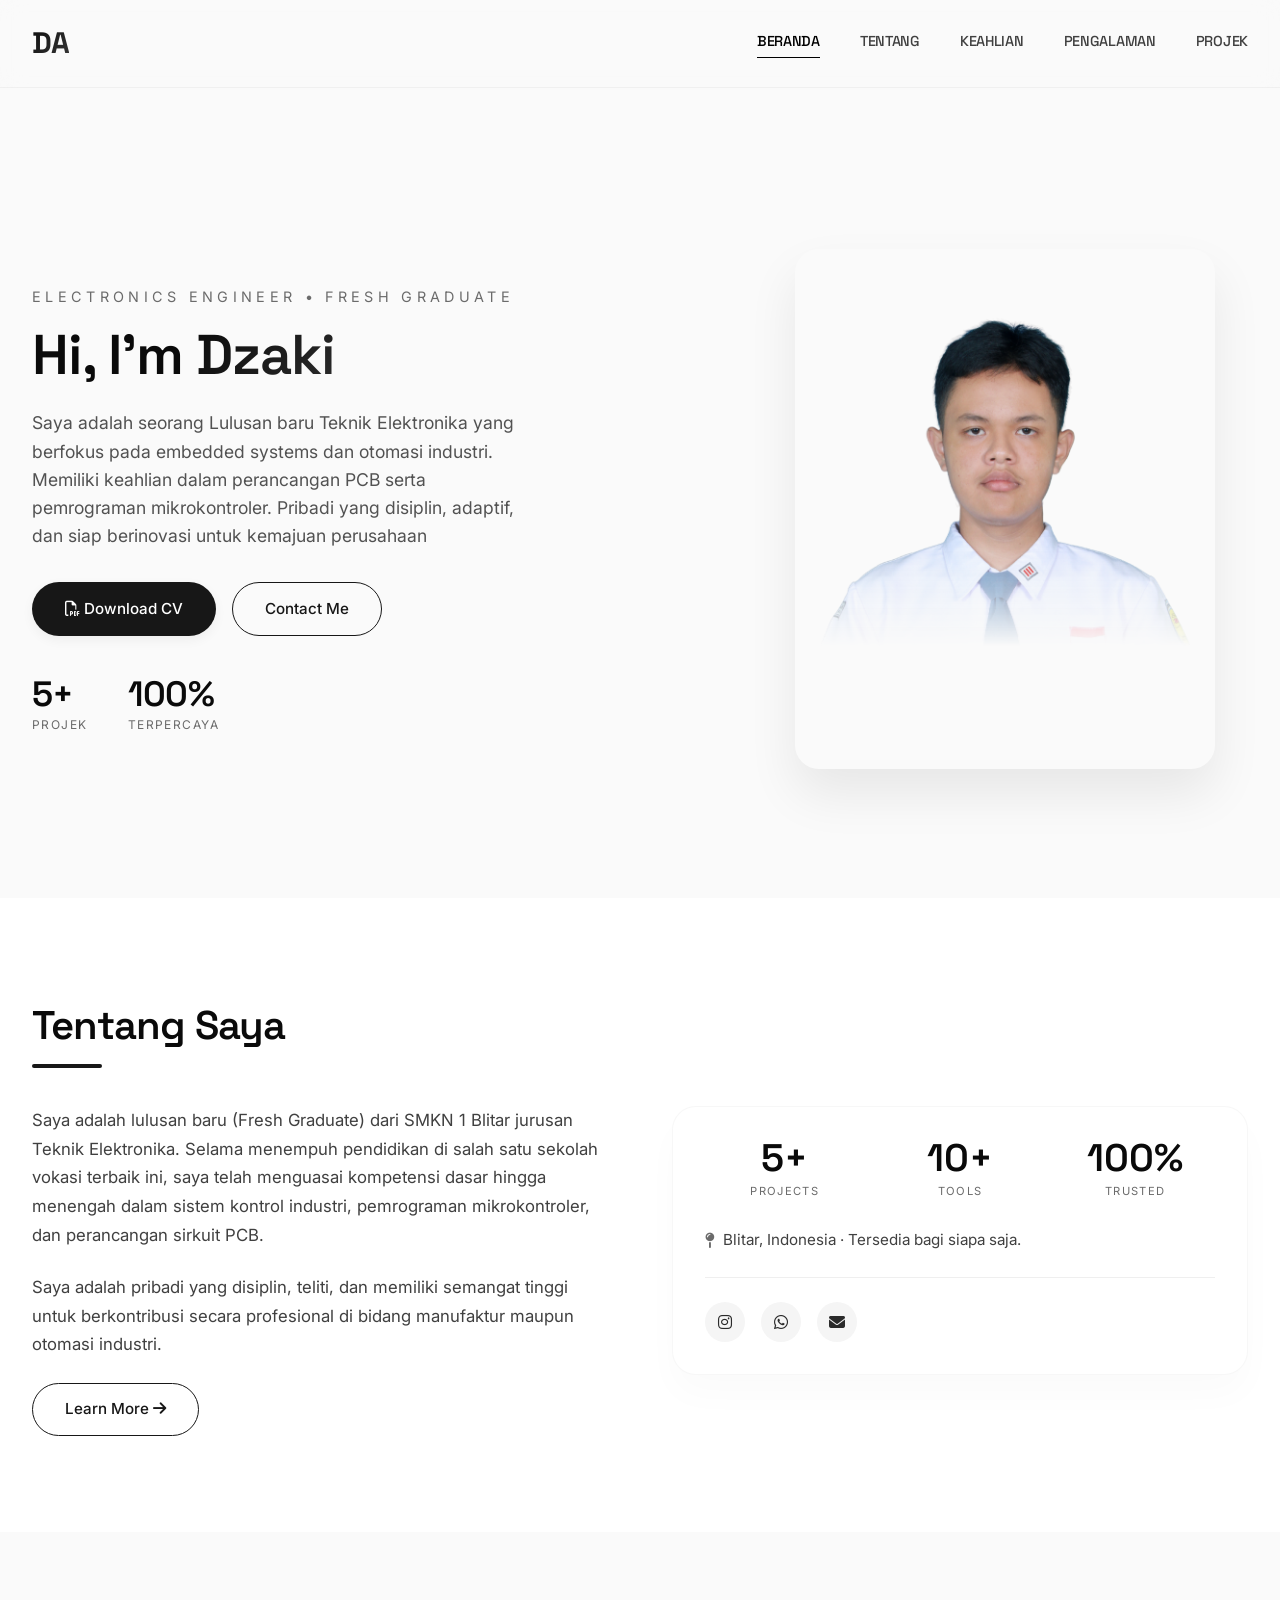
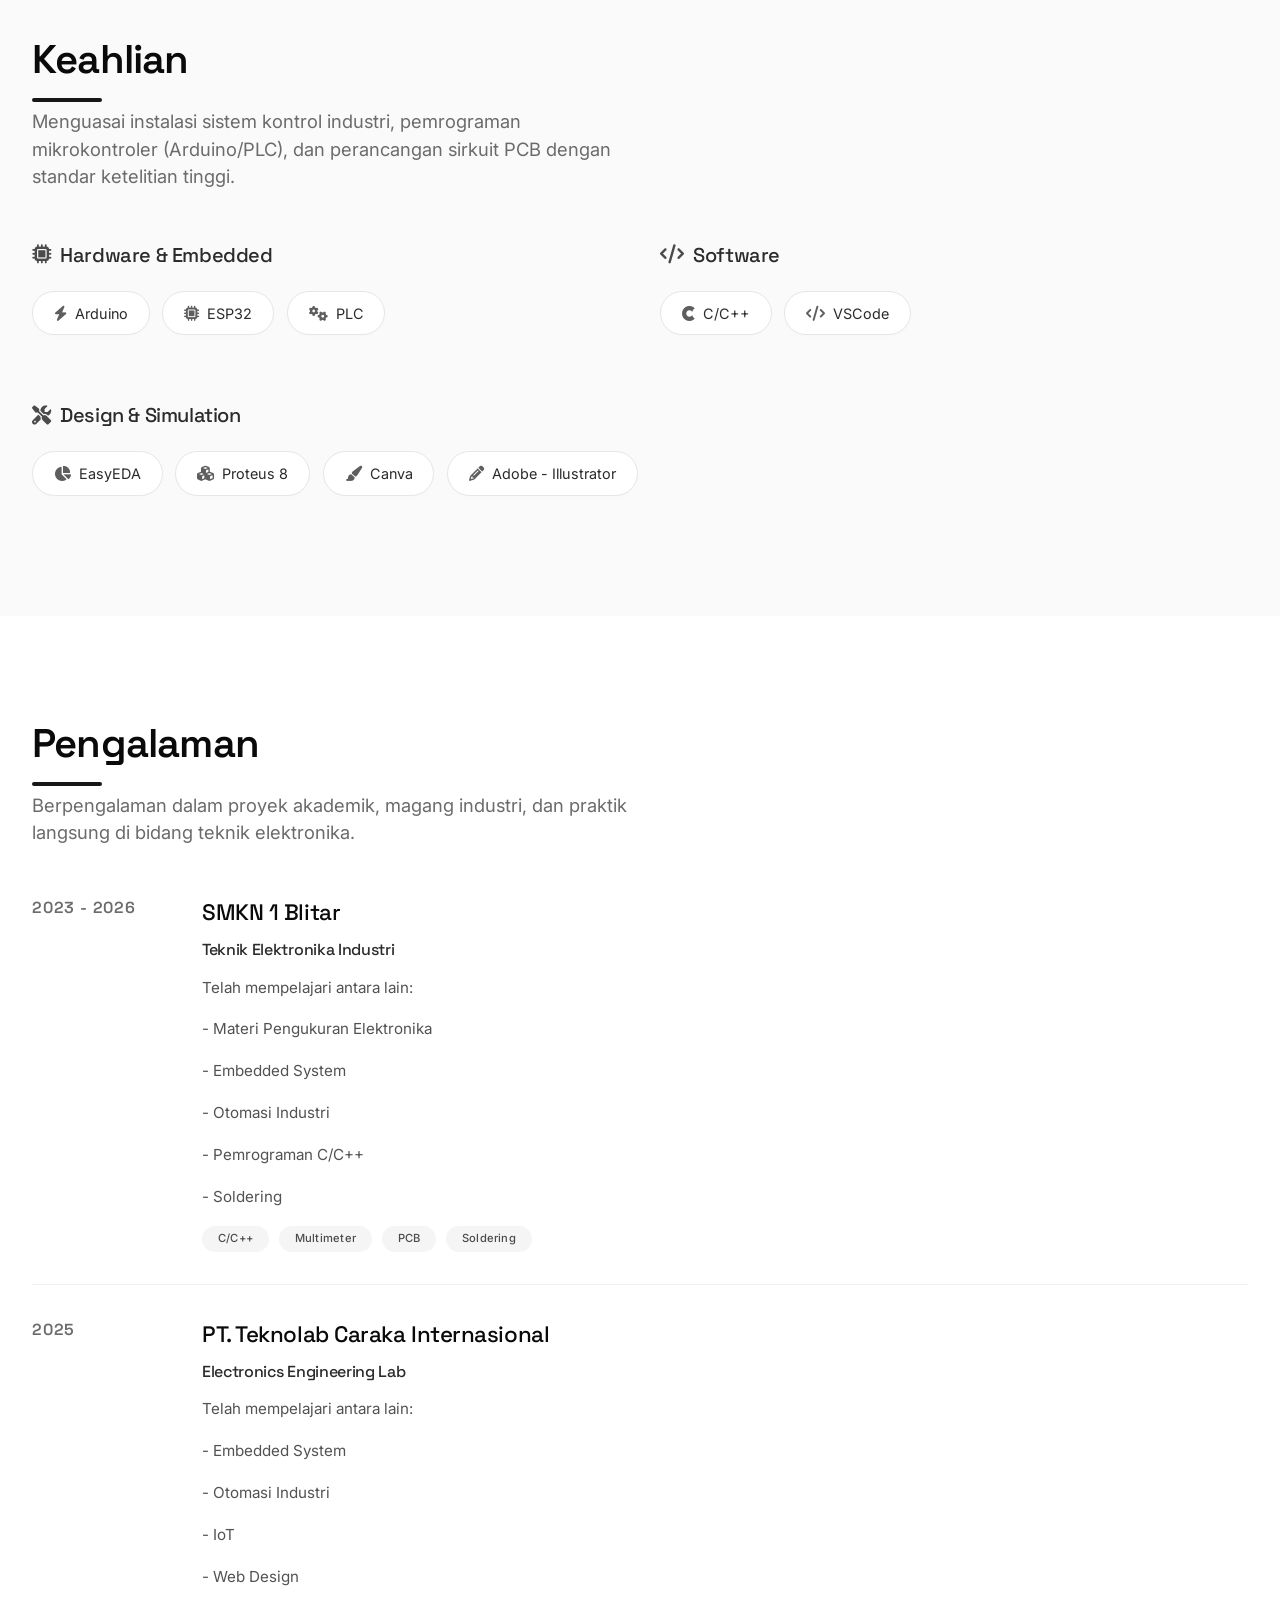
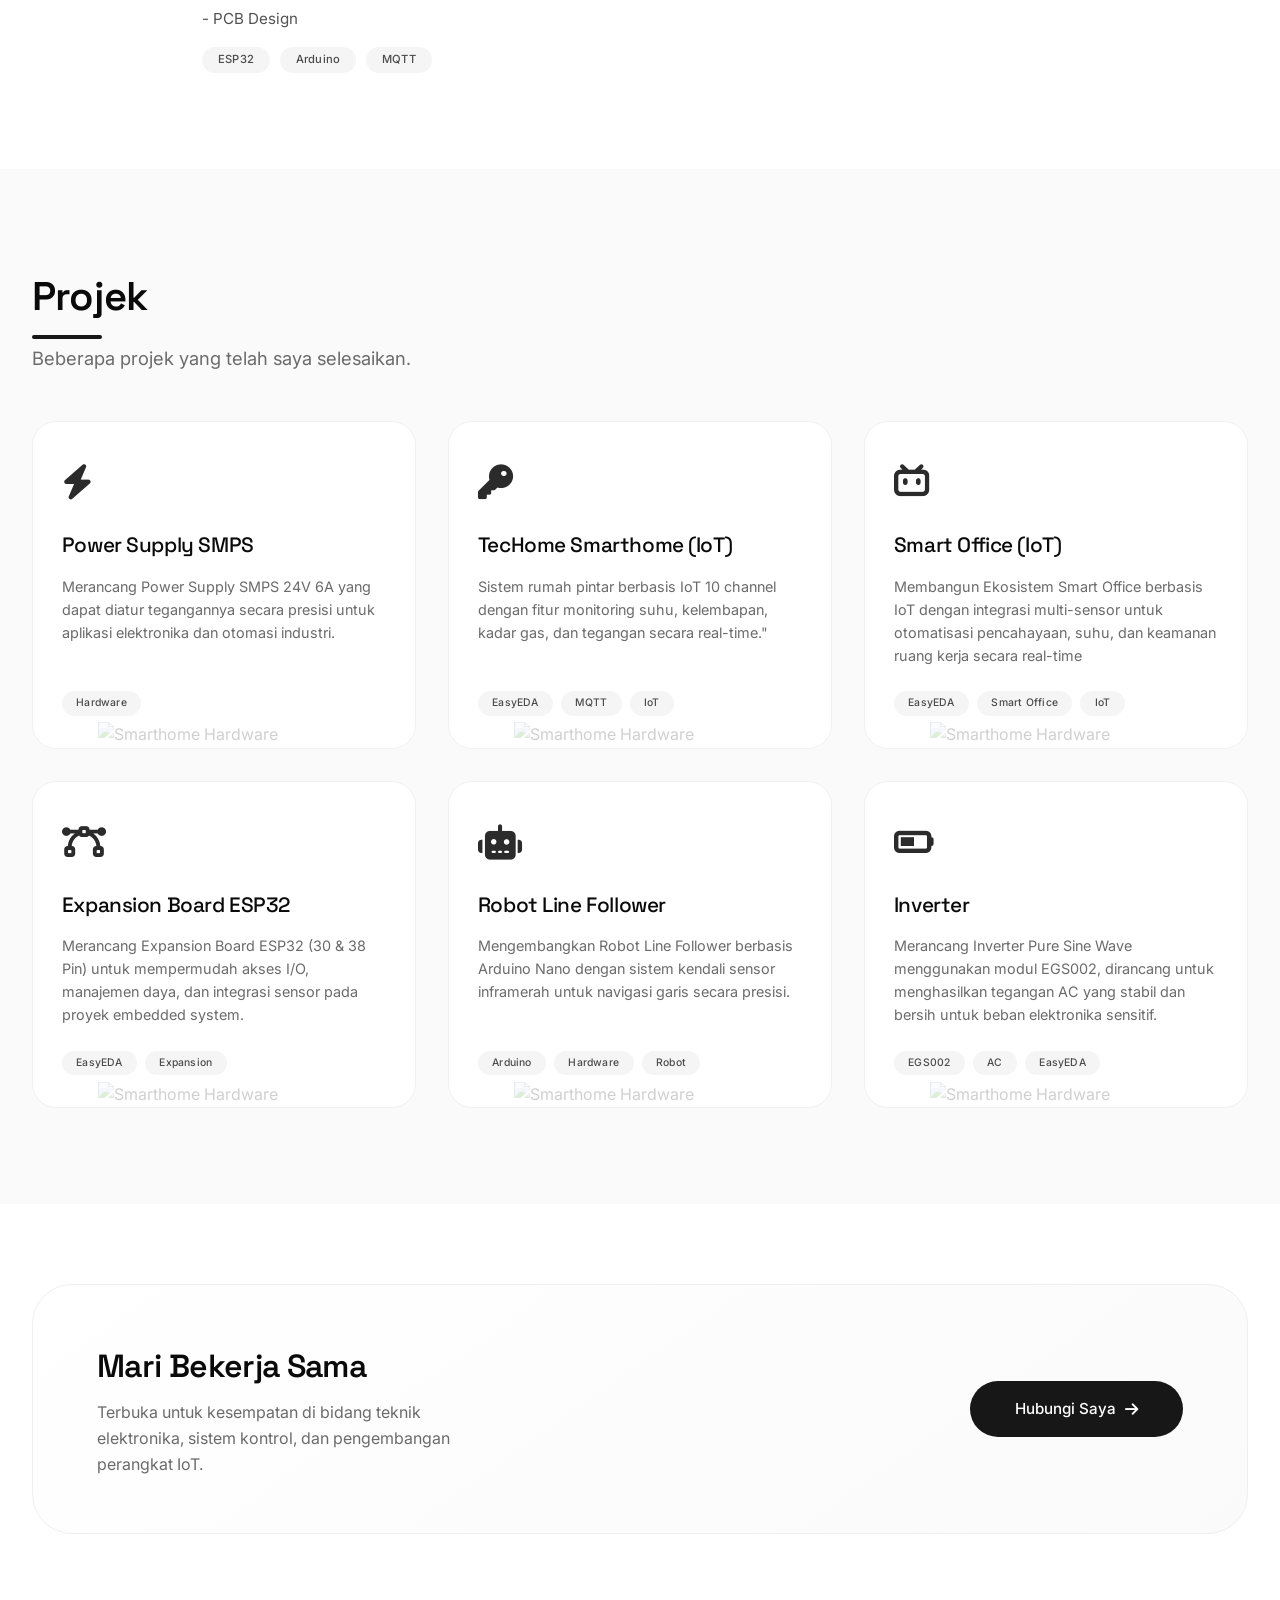
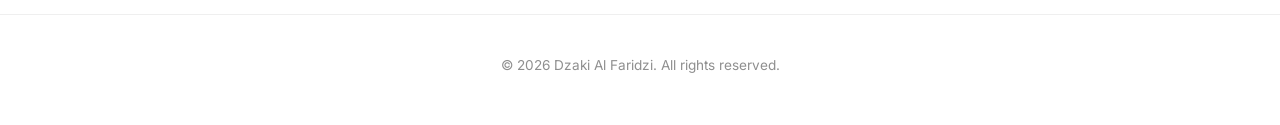
==== index.html @ 815e03af "Add files via upload" ====
<!DOCTYPE html>
<html lang="en">
  <head>
    <meta charset="UTF-8" />
    <meta name="viewport" content="width=device-width, initial-scale=1.0" />
    <title>Electronics Engineer - Dzaki Al Faridzi</title>

    <!-- Font Awesome 6 -->
    <link
      rel="stylesheet"
      href="https://cdnjs.cloudflare.com/ajax/libs/font-awesome/6.4.0/css/all.min.css"
    />

    <!-- Google Fonts -->
    <link
      href="https://fonts.googleapis.com/css2?family=Inter:wght@300;400;500;600;700&family=Space+Grotesk:wght@400;500;600&display=swap"
      rel="stylesheet"
    />

    <!-- Custom CSS -->
    <link rel="stylesheet" href="style.css" />
  </head>
  <body>
    <!-- HEADER / NAVIGATION -->
    <header>
      <div class="container">
        <nav>
          <a href="#home" class="logo">DA</a>
          <div class="nav-links">
            <a href="#home" class="nav-link active">Beranda</a>
            <a href="#about" class="nav-link">Tentang</a>
            <a href="#skills" class="nav-link">Keahlian</a>
            <a href="#experience" class="nav-link">Pengalaman</a>
            <a href="#projects" class="nav-link">Projek</a>
          </div>
          <div class="hamburger">
            <span></span>
            <span></span>
            <span></span>
          </div>
        </nav>
      </div>
    </header>

    <main>
      <!-- HOME SECTION -->
      <section id="home" class="hero-section">
        <div class="container">
          <div class="hero">
            <div class="hero-content">
              <span class="hero-subtitle"
                >Electronics Engineer • Fresh Graduate</span
              >
              <h1 class="hero-title">
                Hi, I'm <span class="highlight">Dzaki</span>
              </h1>
              <p class="hero-description">
                Saya adalah seorang Lulusan baru Teknik Elektronika yang
                berfokus pada embedded systems dan otomasi industri. Memiliki
                keahlian dalam perancangan PCB serta pemrograman mikrokontroler.
                Pribadi yang disiplin, adaptif, dan siap berinovasi untuk
                kemajuan perusahaan
              </p>
              <div class="hero-cta">
                <a href="#" class="btn btn-primary" id="download-cv-btn">
                  <i class="far fa-file-pdf"></i> Download CV
                </a>
                <a href="#contact" class="btn btn-outline">Contact Me</a>
              </div>
              <div class="hero-stats">
                <div class="stat-item">
                  <h3 class="stat-number">5+</h3>
                  <p class="stat-label">Projek</p>
                </div>
                <div class="stat-item">
                  <h3 class="stat-number">100%</h3>
                  <p class="stat-label">Terpercaya</p>
                </div>
              </div>
            </div>
            <div class="hero-visual">
              <img src="jaki2.png" alt="Dzaki Photo" class="hero-image" />
            </div>
          </div>
        </div>
      </section>

      <!-- ABOUT SECTION -->
      <section id="about" class="about-section">
        <div class="container">
          <h2 class="section-title">Tentang Saya</h2>
          <div class="about-grid">
            <div class="about-text">
              <p class="about-paragraph">
                Saya adalah lulusan baru (Fresh Graduate) dari SMKN 1 Blitar
                jurusan Teknik Elektronika. Selama menempuh pendidikan di salah
                satu sekolah vokasi terbaik ini, saya telah menguasai kompetensi
                dasar hingga menengah dalam sistem kontrol industri, pemrograman
                mikrokontroler, dan perancangan sirkuit PCB.
              </p>
              <p class="about-paragraph">
                Saya adalah pribadi yang disiplin, teliti, dan memiliki semangat
                tinggi untuk berkontribusi secara profesional di bidang
                manufaktur maupun otomasi industri.
              </p>
              <a href="#" class="btn-outline btn" id="learn-more-btn">
                Learn More <i class="fas fa-arrow-right"></i>
              </a>
            </div>
            <div class="experience-badge">
              <div class="exp-stats">
                <div class="exp-stat">
                  <div class="number">5+</div>
                  <div class="label">Projects</div>
                </div>
                <div class="exp-stat">
                  <div class="number">10+</div>
                  <div class="label">Tools</div>
                </div>
                <div class="exp-stat">
                  <div class="number">100%</div>
                  <div class="label">Trusted</div>
                </div>
              </div>
              <div class="location-info">
                <i class="fas fa-map-pin"></i>
                <span>Blitar, Indonesia · Tersedia bagi siapa saja.</span>
              </div>
              <div class="social-links">
                <a href="#" class="social-link" aria-label="Instagram">
                  <i class="fa-brands fa-instagram"></i>
                </a>
                <a href="#" class="social-link" aria-label="WhatsApp">
                  <i class="fa-brands fa-whatsapp"></i>
                </a>
                <a href="#" class="social-link" aria-label="Email">
                  <i class="fas fa-envelope"></i>
                </a>
              </div>
            </div>
          </div>
        </div>
      </section>

      <!-- SKILLS SECTION -->
      <section id="skills" class="skills-section">
        <div class="container">
          <h2 class="section-title">Keahlian</h2>
          <p class="section-subhead">
            Menguasai instalasi sistem kontrol industri, pemrograman
            mikrokontroler (Arduino/PLC), dan perancangan sirkuit PCB dengan
            standar ketelitian tinggi.
          </p>

          <div class="skills-grid">
            <div class="skills-category">
              <h3 class="category-title">
                <i class="fas fa-microchip"></i> Hardware & Embedded
              </h3>
              <div class="skill-tags">
                <span class="skill-tag">
                  <i class="fas fa-bolt"></i> Arduino
                </span>
                <span class="skill-tag">
                  <i class="fas fa-microchip"></i> ESP32
                </span>
                <span class="skill-tag"> <i class="fas fa-cogs"></i> PLC </span>
              </div>
            </div>

            <div class="skills-category">
              <h3 class="category-title">
                <i class="fas fa-code"></i> Software
              </h3>
              <div class="skill-tags">
                <span class="skill-tag">
                  <i class="fa-brands fa-cuttlefish"></i> C/C++
                </span>
                <span class="skill-tag">
                  <i class="fa-solid fa-code"></i> VSCode
                </span>
              </div>
            </div>
          </div>

          <div class="skills-category design-skills">
            <h3 class="category-title">
              <i class="fas fa-tools"></i> Design & Simulation
            </h3>
            <div class="skill-tags">
              <span class="skill-tag">
                <i class="fas fa-chart-pie"></i> EasyEDA
              </span>
              <span class="skill-tag">
                <i class="fas fa-cubes"></i> Proteus 8
              </span>
              <span class="skill-tag">
                <i class="fas fa-paint-brush"></i> Canva
              </span>
              <span class="skill-tag">
                <i class="fa-solid fa-pencil"></i> Adobe - Illustrator
              </span>
            </div>
          </div>
        </div>
      </section>

      <!-- EXPERIENCE SECTION -->
      <section id="experience" class="experience-section">
        <div class="container">
          <h2 class="section-title">Pengalaman</h2>
          <p class="section-subhead">
            Berpengalaman dalam proyek akademik, magang industri, dan praktik
            langsung di bidang teknik elektronika.
          </p>

          <div class="exp-item">
            <div class="exp-year">2023 - 2026</div>
            <div class="exp-detail">
              <h4 class="exp-title">SMKN 1 Blitar</h4>
              <h5 class="exp-company">Teknik Elektronika Industri</h5>
              <p class="exp-description">Telah mempelajari antara lain:</p>
              <p class="exp-description">- Materi Pengukuran Elektronika</p>
              <p class="exp-description">- Embedded System</p>
              <p class="exp-description">- Otomasi Industri</p>
              <p class="exp-description">- Pemrograman C/C++</p>
              <p class="exp-description">- Soldering</p>
              <div class="exp-tags">
                <span>C/C++</span>
                <span>Multimeter</span>
                <span>PCB</span>
                <span>Soldering</span>
              </div>
            </div>
          </div>

          <div class="exp-timeline">
            <div class="exp-item">
              <div class="exp-year">2025</div>
              <div class="exp-detail">
                <h4 class="exp-title">PT. Teknolab Caraka Internasional</h4>
                <h5 class="exp-company">Electronics Engineering Lab</h5>
                <p class="exp-description">Telah mempelajari antara lain:</p>
                <p class="exp-description">- Embedded System</p>
                <p class="exp-description">- Otomasi Industri</p>
                <p class="exp-description">- IoT</p>
                <p class="exp-description">- Web Design</p>
                <p class="exp-description">- PCB Design</p>
                <div class="exp-tags">
                  <span>ESP32</span>
                  <span>Arduino</span>
                  <span>MQTT</span>
                </div>
              </div>
            </div>
          </div>
        </div>
      </section>

      <!-- PROJECTS SECTION -->
      <section id="projects" class="projects-section">
        <div class="container">
          <h2 class="section-title">Projek</h2>
          <p class="section-subhead">
            Beberapa projek yang telah saya selesaikan.
          </p>

          <div class="projects-grid">
            <div class="project-card">
              <img
                src="psu smps.png"
                alt="Smarthome Hardware"
                class="project-bg"
              />
              <div class="project-icon">
                <i class="fa-solid fa-bolt"></i>
              </div>
              <h4 class="project-title">Power Supply SMPS</h4>
              <p class="project-description">
                Merancang Power Supply SMPS 24V 6A yang dapat diatur tegangannya
                secara presisi untuk aplikasi elektronika dan otomasi industri.
              </p>
              <div class="project-tags">
                <span>Hardware</span>
              </div>
            </div>

            <div class="project-card">
              <img
                src="techome.png"
                alt="Smarthome Hardware"
                class="project-bg"
              />
              <div class="project-icon">
                <i class="fa-solid fa-key"></i>
              </div>
              <h4 class="project-title">TecHome Smarthome (IoT)</h4>
              <p class="project-description">
                Sistem rumah pintar berbasis IoT 10 channel dengan fitur
                monitoring suhu, kelembapan, kadar gas, dan tegangan secara
                real-time."
              </p>
              <div class="project-tags">
                <span>EasyEDA</span>
                <span>MQTT</span>
                <span>IoT</span>
              </div>
            </div>

            <div class="project-card">
              <img
                src="smartoffice.png"
                alt="Smarthome Hardware"
                class="project-bg"
              />
              <div class="project-icon">
                <i class="fa-brands fa-bilibili"></i>
              </div>
              <h4 class="project-title">Smart Office (IoT)</h4>
              <p class="project-description">
                Membangun Ekosistem Smart Office berbasis IoT dengan integrasi
                multi-sensor untuk otomatisasi pencahayaan, suhu, dan keamanan
                ruang kerja secara real-time
              </p>
              <div class="project-tags">
                <span>EasyEDA</span>
                <span>Smart Office</span>
                <span>IoT</span>
              </div>
            </div>

            <div class="project-card">
              <img
                src="expansion.png"
                alt="Smarthome Hardware"
                class="project-bg"
              />
              <div class="project-icon">
                <i class="fa-solid fa-bezier-curve"></i>
              </div>
              <h4 class="project-title">Expansion Board ESP32</h4>
              <p class="project-description">
                Merancang Expansion Board ESP32 (30 & 38 Pin) untuk mempermudah
                akses I/O, manajemen daya, dan integrasi sensor pada proyek
                embedded system.
              </p>
              <div class="project-tags">
                <span>EasyEDA</span>
                <span>Expansion</span>
              </div>
            </div>

            <div class="project-card">
              <img
                src="linefollower.png"
                alt="Smarthome Hardware"
                class="project-bg"
              />
              <div class="project-icon">
                <i class="fa-solid fa-robot"></i>
              </div>
              <h4 class="project-title">Robot Line Follower</h4>
              <p class="project-description">
                Mengembangkan Robot Line Follower berbasis Arduino Nano dengan
                sistem kendali sensor inframerah untuk navigasi garis secara
                presisi.
              </p>
              <div class="project-tags">
                <span>Arduino</span>
                <span>Hardware</span>
                <span>Robot</span>
              </div>
            </div>

            <div class="project-card">
              <img
                src="egs002.png"
                alt="Smarthome Hardware"
                class="project-bg"
              />
              <div class="project-icon">
                <i class="fa-solid fa-battery-half"></i>
              </div>
              <h4 class="project-title">Inverter</h4>
              <p class="project-description">
                Merancang Inverter Pure Sine Wave menggunakan modul EGS002,
                dirancang untuk menghasilkan tegangan AC yang stabil dan bersih
                untuk beban elektronika sensitif.
              </p>
              <div class="project-tags">
                <span>EGS002</span>
                <span>AC</span>
                <span>EasyEDA</span>
              </div>
            </div>
          </div>
        </div>
      </section>

      <!-- CONTACT SECTION -->
      <section id="contact" class="contact-section">
        <div class="container">
          <div class="contact-wrapper">
            <div class="contact-left">
              <h2 class="contact-title">Mari Bekerja Sama</h2>
              <p class="contact-subtitle">
                Terbuka untuk kesempatan di bidang teknik elektronika, sistem
                kontrol, dan pengembangan perangkat IoT.
              </p>
            </div>
            <div class="contact-right">
              <a href="#" class="btn-contact" id="get-in-touch-btn">
                Hubungi Saya <i class="fas fa-arrow-right"></i>
              </a>
            </div>
          </div>
        </div>
      </section>
    </main>

    <!-- FOOTER -->
    <footer>
      <div class="container">
        <div class="footer-content">
          <p>&copy; 2026 Dzaki Al Faridzi. All rights reserved.</p>
        </div>
      </div>
    </footer>

    <!-- Custom JavaScript -->
    <script src="main.js"></script>
  </body>
</html>
---- style.css ----
/* ========================================
   RESET & BASE STYLES
   ======================================== */
* {
  margin: 0;
  padding: 0;
  box-sizing: border-box;
}

html {
  scroll-behavior: smooth;
  font-size: 16px;
}

body {
  font-family: "Inter", sans-serif;
  background-color: #fafafa;
  color: #171717;
  line-height: 1.6;
  overflow-x: hidden;
}

h1,
h2,
h3,
h4,
h5,
h6,
.logo,
.nav-links a,
.hero-title,
.section-title,
.exp-title,
.project-title {
  font-family: "Space Grotesk", sans-serif;
  font-weight: 500;
  letter-spacing: -0.02em;
}

a {
  text-decoration: none;
  color: inherit;
  transition: all 0.2s ease;
}

ul {
  list-style: none;
}

img {
  max-width: 100%;
  height: auto;
}

.container {
  max-width: 1280px;
  margin: 0 auto;
  padding: 0 2rem;
}

/* ========================================
   TYPOGRAPHY & UTILITIES
   ======================================== */
.section-title {
  font-size: 2.5rem;
  font-weight: 600;
  margin-bottom: 1rem;
  position: relative;
  display: inline-block;
  color: #0a0a0a;
}

.section-title::after {
  content: "";
  position: absolute;
  bottom: -10px;
  left: 0;
  width: 70px;
  height: 4px;
  background: #171717;
  border-radius: 2px;
}

.section-subhead {
  color: #6b6b6b;
  margin-bottom: 3rem;
  font-size: 1.15rem;
  max-width: 600px;
  line-height: 1.5;
}

.highlight {
  background: linear-gradient(135deg, #0a0a0a 0%, #2b2b2b 100%);
  -webkit-background-clip: text;
  -webkit-text-fill-color: transparent;
  background-clip: text;
}

/* ========================================
   BUTTONS
   ======================================== */
.btn {
  display: inline-block;
  padding: 0.85rem 2rem;
  border-radius: 40px;
  font-weight: 500;
  font-size: 0.95rem;
  transition: all 0.25s cubic-bezier(0.02, 0.01, 0.21, 1);
  border: 1.5px solid transparent;
  cursor: pointer;
  text-align: center;
}

.btn-primary {
  background: #171717;
  color: white;
  box-shadow: 0 4px 12px rgba(0, 0, 0, 0.05);
}

.btn-primary:hover {
  background: #2b2b2b;
  transform: translateY(-3px);
  box-shadow: 0 12px 24px rgba(0, 0, 0, 0.08);
}

.btn-outline {
  border: 1.5px solid #171717;
  color: #171717;
  background: transparent;
}

.btn-outline:hover {
  background: #171717;
  color: white;
  transform: translateY(-3px);
}

/* ========================================
   HEADER & NAVIGATION
   ======================================== */
header {
  padding: 1.25rem 0;
  border-bottom: 1px solid rgba(0, 0, 0, 0.04);
  background-color: rgba(250, 250, 250, 0.85);
  backdrop-filter: blur(12px);
  -webkit-backdrop-filter: blur(12px);
  position: sticky;
  top: 0;
  z-index: 1000;
  transition: all 0.3s ease;
}

header.scrolled {
  padding: 0.75rem 0;
  box-shadow: 0 4px 20px rgba(0, 0, 0, 0.02);
}

nav {
  display: flex;
  justify-content: space-between;
  align-items: center;
}

.logo {
  font-size: 1.85rem;
  font-weight: 700;
  background: linear-gradient(135deg, #0a0a0a 0%, #3b3b3b 100%);
  -webkit-background-clip: text;
  -webkit-text-fill-color: transparent;
  background-clip: text;
  letter-spacing: -0.03em;
}

.nav-links {
  display: flex;
  gap: 2.5rem;
  align-items: center;
}

.nav-link {
  font-size: 0.9rem;
  font-weight: 500;
  text-transform: uppercase;
  letter-spacing: 0.08em;
  color: #404040;
  padding-bottom: 0.25rem;
  border-bottom: 1.5px solid transparent;
  transition: all 0.2s;
}

.nav-link:hover,
.nav-link.active {
  color: #000;
  border-bottom-color: #000;
}

.btn-resume {
  background: #171717;
  color: white !important;
  padding: 0.65rem 1.4rem !important;
  border-radius: 30px;
  font-size: 0.85rem !important;
  text-transform: uppercase;
  letter-spacing: 0.1em;
  border: none;
  display: flex;
  align-items: center;
  gap: 0.5rem;
  transition: all 0.25s;
}

.btn-resume:hover {
  background: #3b3b3b;
  transform: translateY(-2px);
  box-shadow: 0 8px 16px rgba(0, 0, 0, 0.06);
  border-bottom-color: transparent !important;
}

.hamburger {
  display: none;
  flex-direction: column;
  gap: 6px;
  cursor: pointer;
}

.hamburger span {
  width: 26px;
  height: 2px;
  background: #171717;
  transition: all 0.3s;
  border-radius: 2px;
}

/* ========================================
   HERO SECTION
   ======================================== */
.hero-section {
  padding: 5rem 0 3rem;
  min-height: 90vh;
  display: flex;
  align-items: center;
}

.hero {
  display: grid;
  grid-template-columns: 1fr 1.1fr;
  gap: 4rem;
  align-items: center;
}

.hero-subtitle {
  font-size: 0.9rem;
  text-transform: uppercase;
  letter-spacing: 0.3em;
  color: #6b6b6b;
  margin-bottom: 1rem;
  display: block;
}

.hero-title {
  font-size: 3.5rem;
  font-weight: 600;
  line-height: 1.1;
  margin-bottom: 1.5rem;
  color: #0a0a0a;
}

.hero-description {
  color: #525252;
  margin-bottom: 2rem;
  font-size: 1.1rem;
  max-width: 90%;
}

.hero-cta {
  display: flex;
  gap: 1rem;
  align-items: center;
  margin-bottom: 2.5rem;
}

.hero-stats {
  display: flex;
  gap: 2.5rem;
}

.stat-item {
  display: flex;
  flex-direction: column;
}

.stat-number {
  font-size: 2.2rem;
  font-weight: 600;
  color: #0a0a0a;
  line-height: 1;
  margin-bottom: 0.25rem;
}

.stat-label {
  font-size: 0.75rem;
  text-transform: uppercase;
  letter-spacing: 0.12em;
  color: #6b6b6b;
}

.hero-visual {
  display: flex;
  justify-content: center;
  align-items: center;
  width: 420px;
  max-width: 100%;
  height: 520px;
  object-fit: cover;
  border-radius: 24px;
  box-shadow: 0 25px 50px rgba(0, 0, 0, 0.08);
  margin-left: 150px;
  animation: morphing 15s ease-in-out infinite;
}

.hero-image {
  width: 100%;
  height: 100%;
  object-fit: cover;
}

.project-card {
  position: relative;
  overflow: hidden;
}

.project-bg {
  position: absolute;
  bottom: 0;
  right: 50px;
  width: 70%;
  opacity: 20%; 
  pointer-events: none;
  z-index: 0;
}

.project-card > *:not(.project-bg) {
  position: relative;
  z-index: 1;
}


@keyframes morphing {
  0% {
    border-radius: 60% 40% 30% 70% / 60% 30% 70% 40%;
  }
  50% {
    border-radius: 30% 60% 70% 40% / 50% 60% 30% 60%;
  }
  100% {
    border-radius: 60% 40% 30% 70% / 60% 30% 70% 40%;
  }
}

.chip-icon {
  font-size: 8rem;
  color: rgba(23, 23, 23, 0.15);
  z-index: 2;
}

.electronics-pattern {
  position: absolute;
  font-size: 1.3rem;
  color: #2b2b2b;
  opacity: 0.15;
  font-weight: 400;
  letter-spacing: 0.6rem;
  transform: rotate(-12deg);
  white-space: nowrap;
}

/* ========================================
   ABOUT SECTION
   ======================================== */
.about-section {
  padding: 6rem 0;
  background-color: white;
}

.about-grid {
  display: grid;
  grid-template-columns: 1fr 1fr;
  gap: 4rem;
  align-items: start;
  margin-top: 2rem;
}

.about-paragraph {
  color: #404040;
  margin-bottom: 1.5rem;
  font-size: 1.05rem;
  line-height: 1.7;
}

.experience-badge {
  background: white;
  padding: 2rem;
  border-radius: 24px;
  box-shadow: 0 20px 35px rgba(0, 0, 0, 0.02);
  border: 1px solid rgba(0, 0, 0, 0.03);
  transition: all 0.3s;
}

.experience-badge:hover {
  box-shadow: 0 25px 40px rgba(0, 0, 0, 0.04);
  border-color: rgba(0, 0, 0, 0.06);
}

.exp-stats {
  display: grid;
  grid-template-columns: repeat(3, 1fr);
  gap: 1rem;
  margin-bottom: 1.75rem;
}

.exp-stat {
  text-align: center;
}

.exp-stat .number {
  font-size: 2.4rem;
  font-weight: 600;
  color: #0a0a0a;
  font-family: "Space Grotesk", sans-serif;
  line-height: 1;
  margin-bottom: 0.3rem;
}

.exp-stat .label {
  font-size: 0.7rem;
  text-transform: uppercase;
  color: #6b6b6b;
  letter-spacing: 0.12em;
}

.location-info {
  display: flex;
  align-items: center;
  gap: 0.5rem;
  color: #404040;
  font-size: 0.95rem;
  margin-bottom: 1.5rem;
  padding-bottom: 1.5rem;
  border-bottom: 1px solid #efefef;
}

.location-info i {
  color: #6b6b6b;
}

.social-links {
  display: flex;
  gap: 1rem;
}

.social-link {
  display: flex;
  align-items: center;
  justify-content: center;
  width: 40px;
  height: 40px;
  border-radius: 50%;
  background: #f5f5f5;
  color: #2b2b2b;
  transition: all 0.2s;
}

.social-link:hover {
  background: #171717;
  color: white;
  transform: translateY(-3px);
}

/* ========================================
   SKILLS SECTION
   ======================================== */
.skills-section {
  padding: 6rem 0;
  background-color: #fafafa;
}

.skills-grid {
  display: grid;
  grid-template-columns: repeat(2, 1fr);
  gap: 2.5rem;
  margin-bottom: 2.5rem;
}

.skills-category {
  margin-bottom: 1.5rem;
}

.category-title {
  font-size: 1.25rem;
  margin-bottom: 1.25rem;
  font-weight: 500;
  color: #2b2b2b;
  display: flex;
  align-items: center;
  gap: 0.6rem;
}

.category-title i {
  font-size: 1.2rem;
  color: #4b4b4b;
}

.skill-tags {
  display: flex;
  flex-wrap: wrap;
  gap: 0.8rem;
}

.skill-tag {
  background: white;
  padding: 0.6rem 1.3rem;
  border-radius: 40px;
  font-size: 0.9rem;
  border: 1px solid #e6e6e6;
  color: #2b2b2b;
  transition: all 0.2s;
  display: flex;
  align-items: center;
  gap: 0.5rem;
  box-shadow: 0 2px 5px rgba(0, 0, 0, 0.01);
}

.skill-tag i {
  font-size: 0.95rem;
  color: #5e5e5e;
}

.skill-tag:hover {
  border-color: #171717;
  background: #fcfcfc;
  transform: translateY(-3px);
  box-shadow: 0 8px 12px rgba(0, 0, 0, 0.03);
}

.skill-tag.highlight {
  background: #171717;
  color: white;
  border-color: #171717;
}

.skill-tag.highlight i {
  color: white;
}

.design-skills {
  margin-top: 1rem;
}

/* ========================================
   EXPERIENCE SECTION
   ======================================== */
.experience-section {
  padding: 6rem 0;
  background-color: white;
}

.exp-timeline {
  display: flex;
  flex-direction: column;
  gap: 2.5rem;
  margin-top: 2rem;
}

.exp-item {
  display: grid;
  grid-template-columns: 130px 1fr;
  gap: 2.5rem;
  padding-bottom: 2rem;
  border-bottom: 1px solid #f0f0f0;
}

.exp-item:last-child {
  border-bottom: none;
  padding-bottom: 0;
}

.exp-year {
  font-weight: 600;
  color: #6b6b6b;
  font-size: 1rem;
  letter-spacing: 0.05em;
  font-family: "Space Grotesk", sans-serif;
}

.exp-title {
  font-size: 1.4rem;
  font-weight: 500;
  margin-bottom: 0.4rem;
  color: #0a0a0a;
}

.exp-company {
  font-weight: 500;
  color: #2b2b2b;
  margin-bottom: 0.75rem;
  font-size: 1rem;
}

.exp-description {
  color: #525252;
  font-size: 0.95rem;
  margin-bottom: 1rem;
  line-height: 1.7;
}

.exp-tags {
  display: flex;
  flex-wrap: wrap;
  gap: 0.6rem;
}

.exp-tags span {
  background: #f5f5f5;
  padding: 0.25rem 1rem;
  border-radius: 30px;
  font-size: 0.7rem;
  color: #4b4b4b;
  letter-spacing: 0.02em;
  font-weight: 500;
}

/* ========================================
   PROJECTS SECTION
   ======================================== */
.projects-section {
  padding: 6rem 0;
  background-color: #fafafa;
}

.projects-grid {
  display: grid;
  grid-template-columns: repeat(3, 1fr);
  gap: 2rem;
  margin-top: 2rem;
}

.project-card {
  background: white;
  padding: 2rem 1.8rem;
  border-radius: 24px;
  border: 1px solid #f1f1f1;
  transition: all 0.25s;
  display: flex;
  flex-direction: column;
}

.project-card:hover {
  transform: translateY(-10px);
  box-shadow: 0 25px 40px rgba(0, 0, 0, 0.02);
  border-color: #d6d6d6;
}

.project-icon {
  font-size: 2.2rem;
  margin-bottom: 1.2rem;
  color: #2b2b2b;
}

.project-title {
  font-size: 1.3rem;
  font-weight: 500;
  margin-bottom: 0.75rem;
  color: #0a0a0a;
}

.project-description {
  color: #6b6b6b;
  font-size: 0.9rem;
  margin-bottom: 1.5rem;
  line-height: 1.6;
  flex: 1;
}

.project-tags {
  display: flex;
  flex-wrap: wrap;
  gap: 0.5rem;
}

.project-tags span {
  background: #f5f5f5;
  padding: 0.25rem 0.9rem;
  border-radius: 30px;
  font-size: 0.65rem;
  color: #4b4b4b;
  font-weight: 500;
  letter-spacing: 0.02em;
}

/* ========================================
   CONTACT SECTION
   ======================================== */
.contact-section {
  padding: 5rem 0;
  background-color: white;
}

.contact-wrapper {
  background: linear-gradient(145deg, #ffffff, #fafafa);
  border-radius: 40px;
  padding: 3.5rem 4rem;
  border: 1px solid #efefef;
  display: flex;
  justify-content: space-between;
  align-items: center;
  transition: all 0.3s;
}

.contact-wrapper:hover {
  box-shadow: 0 30px 45px rgba(0, 0, 0, 0.02);
}

.contact-title {
  font-size: 2rem;
  font-weight: 600;
  margin-bottom: 0.5rem;
  color: #0a0a0a;
}

.contact-subtitle {
  color: #6b6b6b;
  font-size: 1rem;
  max-width: 400px;
}

.btn-contact {
  background: #171717;
  color: white;
  padding: 1rem 2.8rem;
  border-radius: 50px;
  font-weight: 500;
  display: inline-flex;
  align-items: center;
  gap: 0.6rem;
  transition: all 0.25s;
  border: none;
  cursor: pointer;
  font-size: 0.95rem;
}

.btn-contact:hover {
  background: #3b3b3b;
  gap: 1.2rem;
  transform: scale(1.02);
}

/* ========================================
   FOOTER
   ======================================== */
footer {
  padding: 2.5rem 0 3rem;
  background-color: white;
  border-top: 1px solid #efefef;
}

.footer-content {
  display: flex;
  justify-content: center;
  align-items: center;
  color: #8f8f8f;
  font-size: 0.85rem;
}

.footer-credit i {
  color: #ff6b6b;
  margin: 0 0.2rem;
}

/* ========================================
   ANIMATIONS
   ======================================== */
@keyframes fadeInUp {
  from {
    opacity: 0;
    transform: translateY(30px);
  }
  to {
    opacity: 1;
    transform: translateY(0);
  }
}

.hero-content,
.about-grid,
.skills-grid,
.exp-timeline,
.projects-grid {
  animation: fadeInUp 0.8s ease-out;
}

/* ========================================
   RESPONSIVE DESIGN
   ======================================== */
@media (max-width: 1024px) {
  .hero-title {
    font-size: 3rem;
  }

  .projects-grid {
    grid-template-columns: repeat(2, 1fr);
  }
}

@media (max-width: 900px) {
  .hero {
    grid-template-columns: 1fr;
    gap: 3rem;
    flex-direction: column;
    align-items: center;
    text-align: center;
    justify-items: center;
  }

  .hero-image {
    width: 450px;
    max-width: 100%;
    height: 450px;
    object-fit: cover;
    border-radius: 24px;
    /* box-shadow: 0 25px 50px rgba(0, 0, 0, 0.08); */
    transition: transform 0.4s ease;
    width: 100%;
  }

  .hero-image:hover {
    transform: translateY(-8px);
  }

  .hero-visual {
    margin-left: 0;
    display: flex;
    justify-content: center;
    align-items: center;
    margin-top: 20px;
  }

  .about-grid {
    grid-template-columns: 1fr;
    gap: 2.5rem;
  }

  .skills-grid {
    grid-template-columns: 1fr;
  }

  .contact-wrapper {
    flex-direction: column;
    text-align: center;
    gap: 2rem;
    padding: 2.5rem;
  }

  .section-title {
    font-size: 2rem;
  }
}

@media (max-width: 768px) {
  .nav-links {
    position: fixed;
    top: 70px;
    left: 0;
    width: 100%;
    background: rgba(250, 250, 250, 0.98);
    backdrop-filter: blur(12px);
    flex-direction: column;
    padding: 2rem;
    gap: 1.5rem;
    border-bottom: 1px solid #efefef;
    transform: translateY(-150%);
    opacity: 0;
    transition: all 0.4s;
    box-shadow: 0 10px 20px rgba(0, 0, 0, 0.02);
  }

  .nav-links.active {
    transform: translateY(0);
    opacity: 1;
  }

  .hamburger {
    display: flex;
  }

  .hamburger.active span:nth-child(1) {
    transform: rotate(45deg) translate(6px, 6px);
  }

  .hamburger.active span:nth-child(2) {
    opacity: 0;
  }

  .hamburger.active span:nth-child(3) {
    transform: rotate(-45deg) translate(6px, -6px);
  }

  .hero-title {
    font-size: 2.5rem;
  }

  .exp-item {
    grid-template-columns: 1fr;
    gap: 0.75rem;
  }

  .projects-grid {
    grid-template-columns: 1fr;
  }

  .footer-content {
    flex-direction: column;
    gap: 0.5rem;
    text-align: center;
  }
}

@media (max-width: 480px) {
  .container {
    padding: 0 1.5rem;
  }

  .hero-title {
    font-size: 2rem;
  }

  .hero-stats {
    gap: 1.5rem;
  }

  .stat-number {
    font-size: 1.8rem;
  }

  .btn {
    padding: 0.7rem 1.5rem;
  }

  .contact-wrapper {
    padding: 2rem 1.5rem;
  }

  .btn-contact {
    padding: 0.9rem 2rem;
  }
}

/* ========================================
   PRINT STYLES
   ======================================== */
@media print {
  header,
  footer,
  .hero-visual,
  .btn-contact {
    display: none;
  }

  .hero,
  .about-grid,
  .skills-grid,
  .exp-timeline {
    animation: none;
  }
}
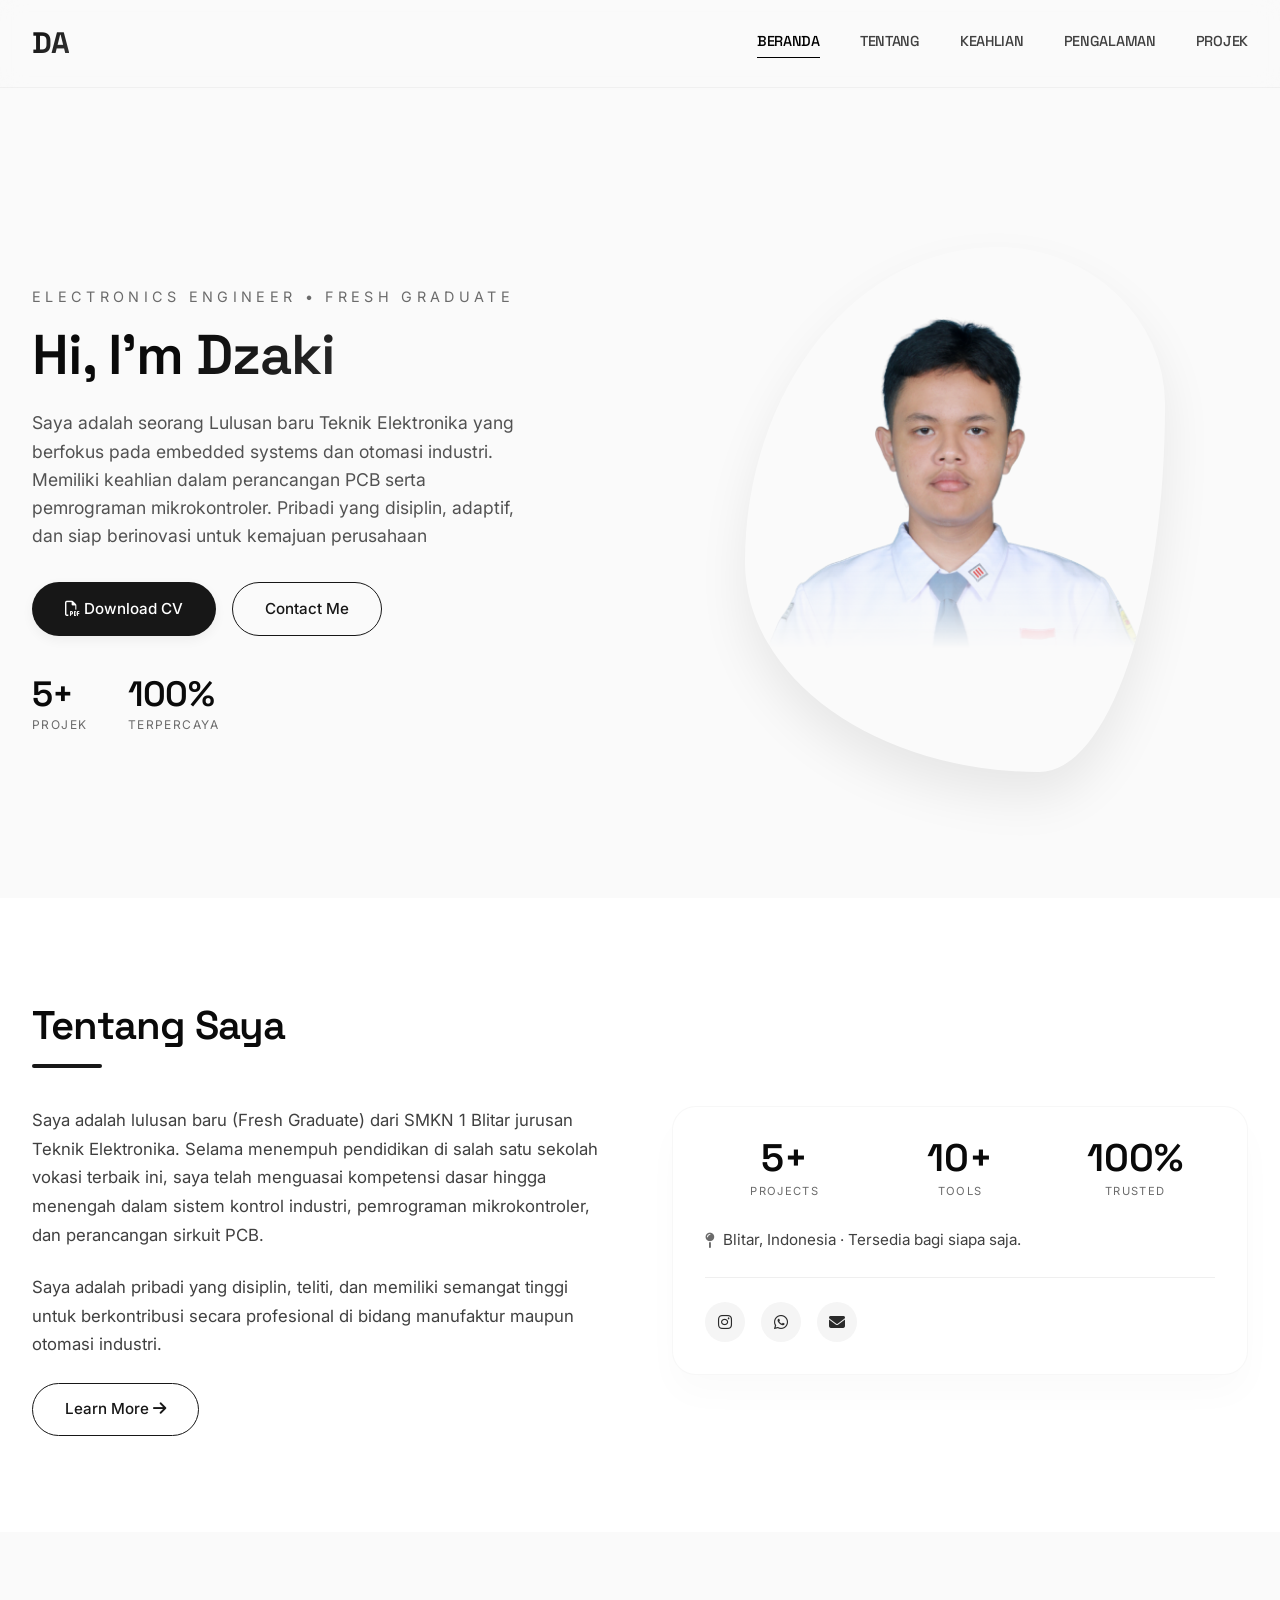
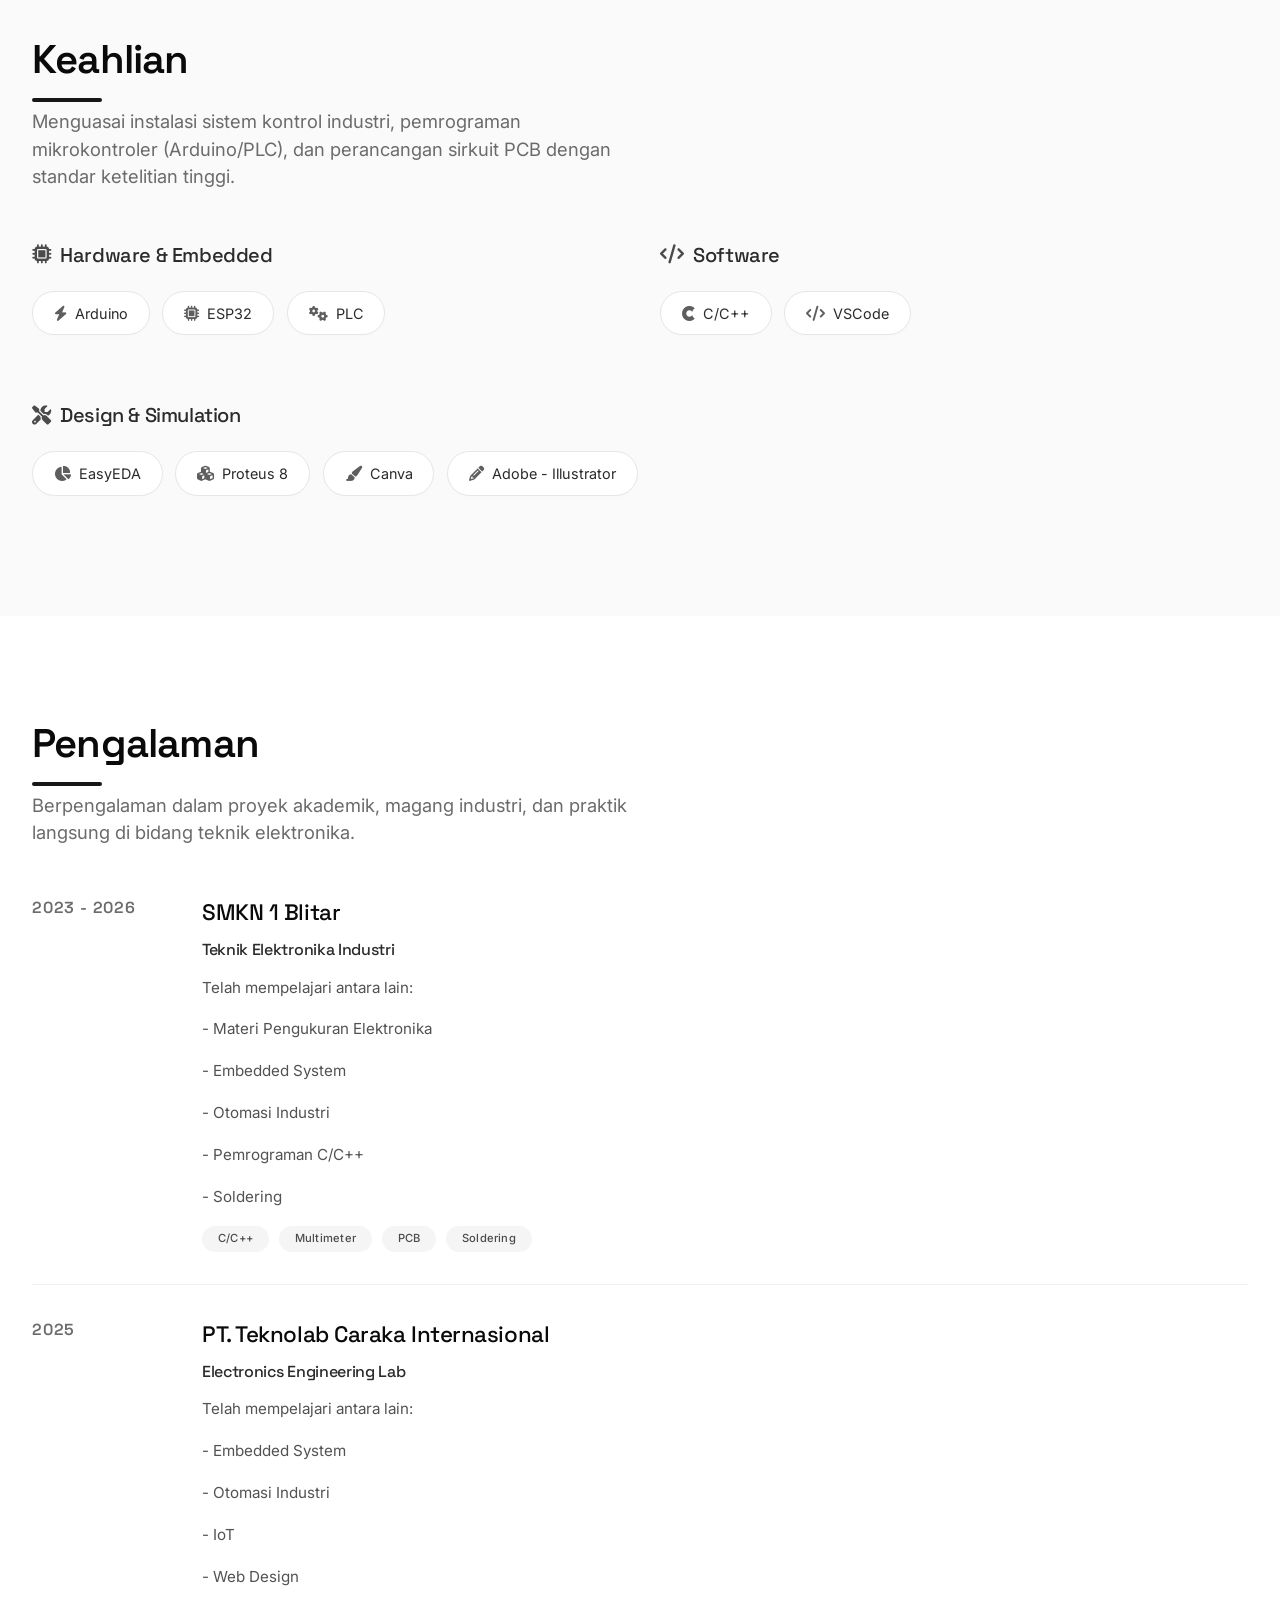
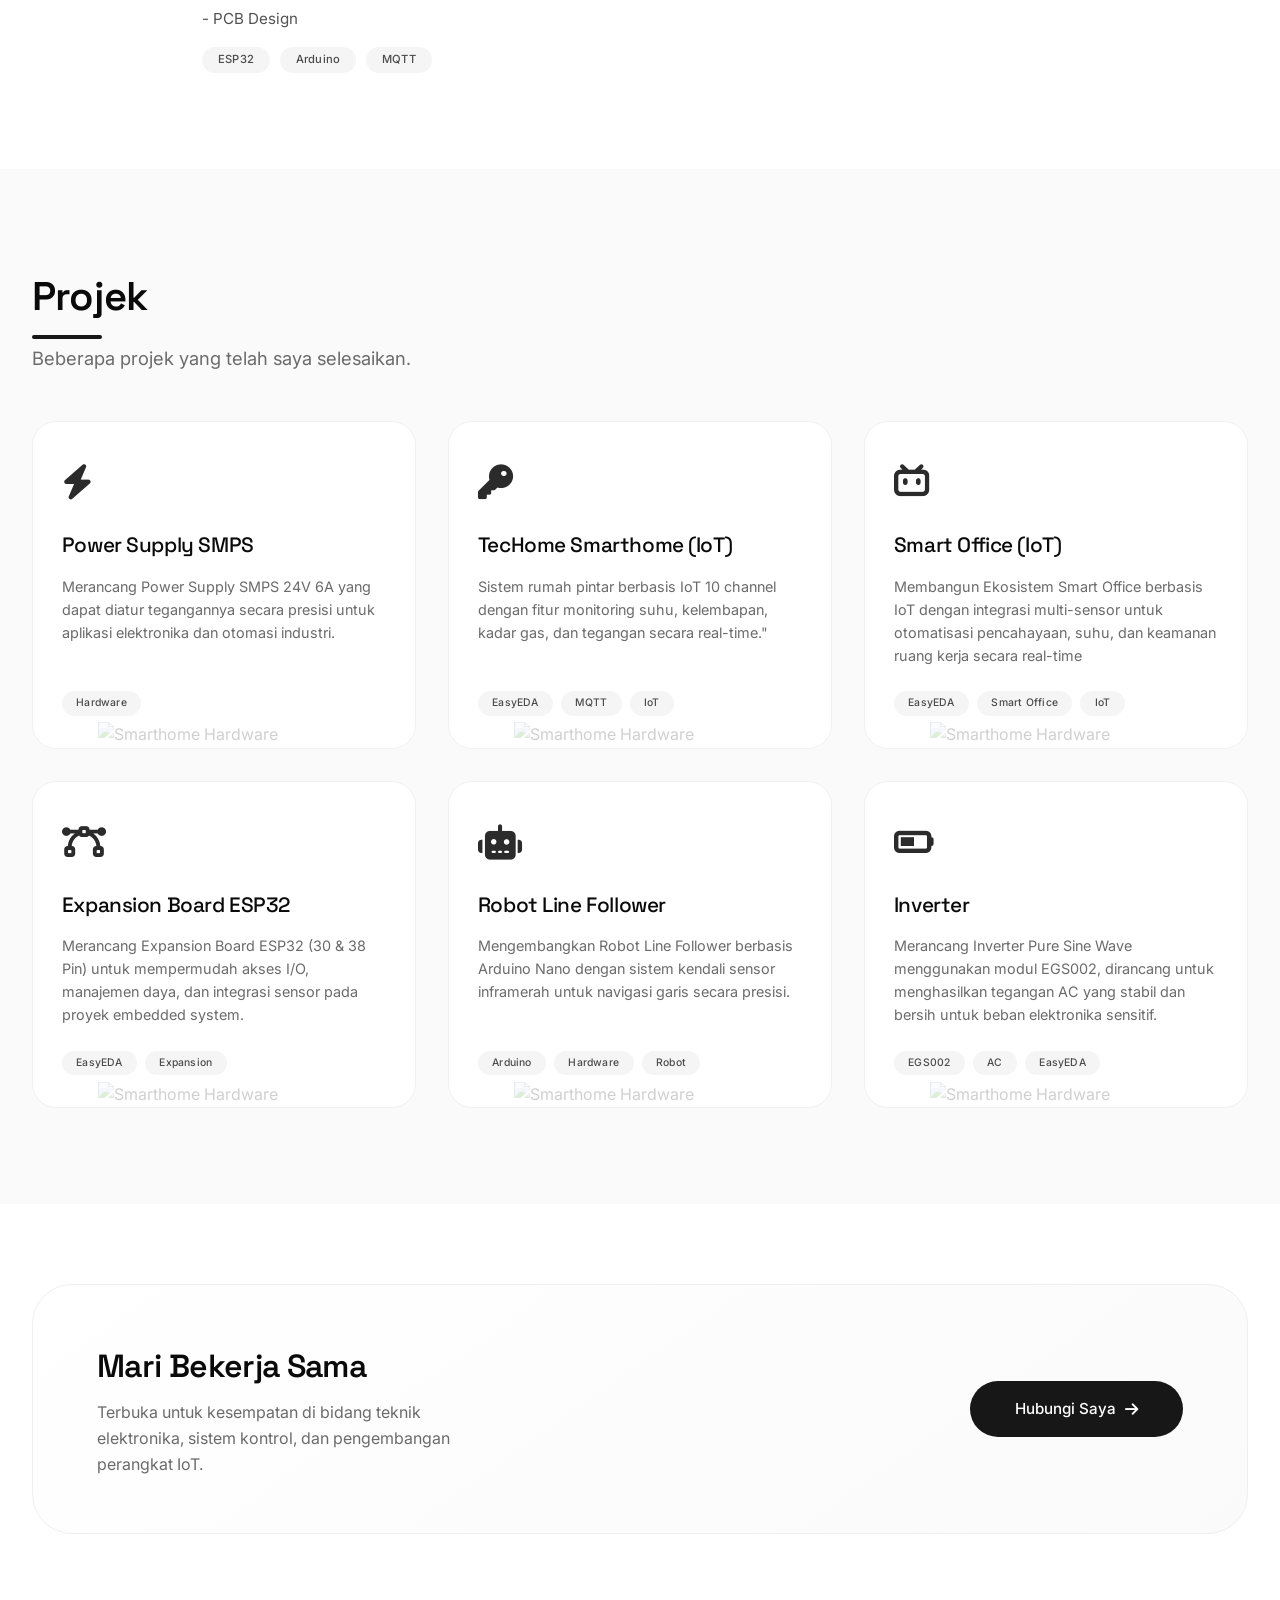
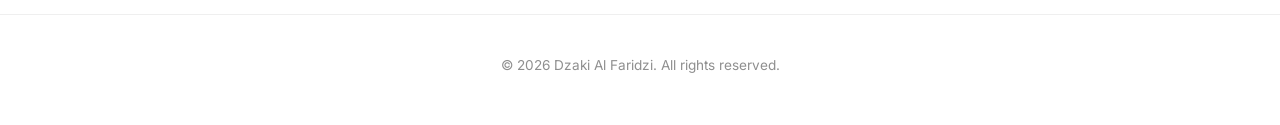
==== commit 19ca5aae: "Update index.html" ====
--- a/index.html
+++ b/index.html
@@ -268,7 +268,7 @@
           <div class="projects-grid">
             <div class="project-card">
               <img
-                src="psu smps.png"
+                src="psu-smps.png"
                 alt="Smarthome Hardware"
                 class="project-bg"
               />
--- a/style.css
+++ b/style.css
@@ -305,16 +305,15 @@
 }
 
 .hero-visual {
-  display: flex;
-  justify-content: center;
-  align-items: center;
   width: 420px;
+  aspect-ratio: 4 / 5; /* kunci proporsi */
   max-width: 100%;
-  height: 520px;
-  object-fit: cover;
-  border-radius: 24px;
+  position: relative;
+  overflow: hidden;
+  margin-left: 100px;
+  border-radius: 60% 40% 30% 70% / 60% 30% 70% 40%;
   box-shadow: 0 25px 50px rgba(0, 0, 0, 0.08);
-  margin-left: 150px;
+
   animation: morphing 15s ease-in-out infinite;
 }
 
@@ -334,7 +333,7 @@
   bottom: 0;
   right: 50px;
   width: 70%;
-  opacity: 20%; 
+  opacity: 0.2;
   pointer-events: none;
   z-index: 0;
 }
@@ -343,7 +342,6 @@
   position: relative;
   z-index: 1;
 }
-
 
 @keyframes morphing {
   0% {
@@ -842,6 +840,8 @@
     justify-content: center;
     align-items: center;
     margin-top: 20px;
+    width: 320px;
+    margin: 0 auto;
   }
 
   .about-grid {
@@ -972,3 +972,4 @@
     animation: none;
   }
 }
+
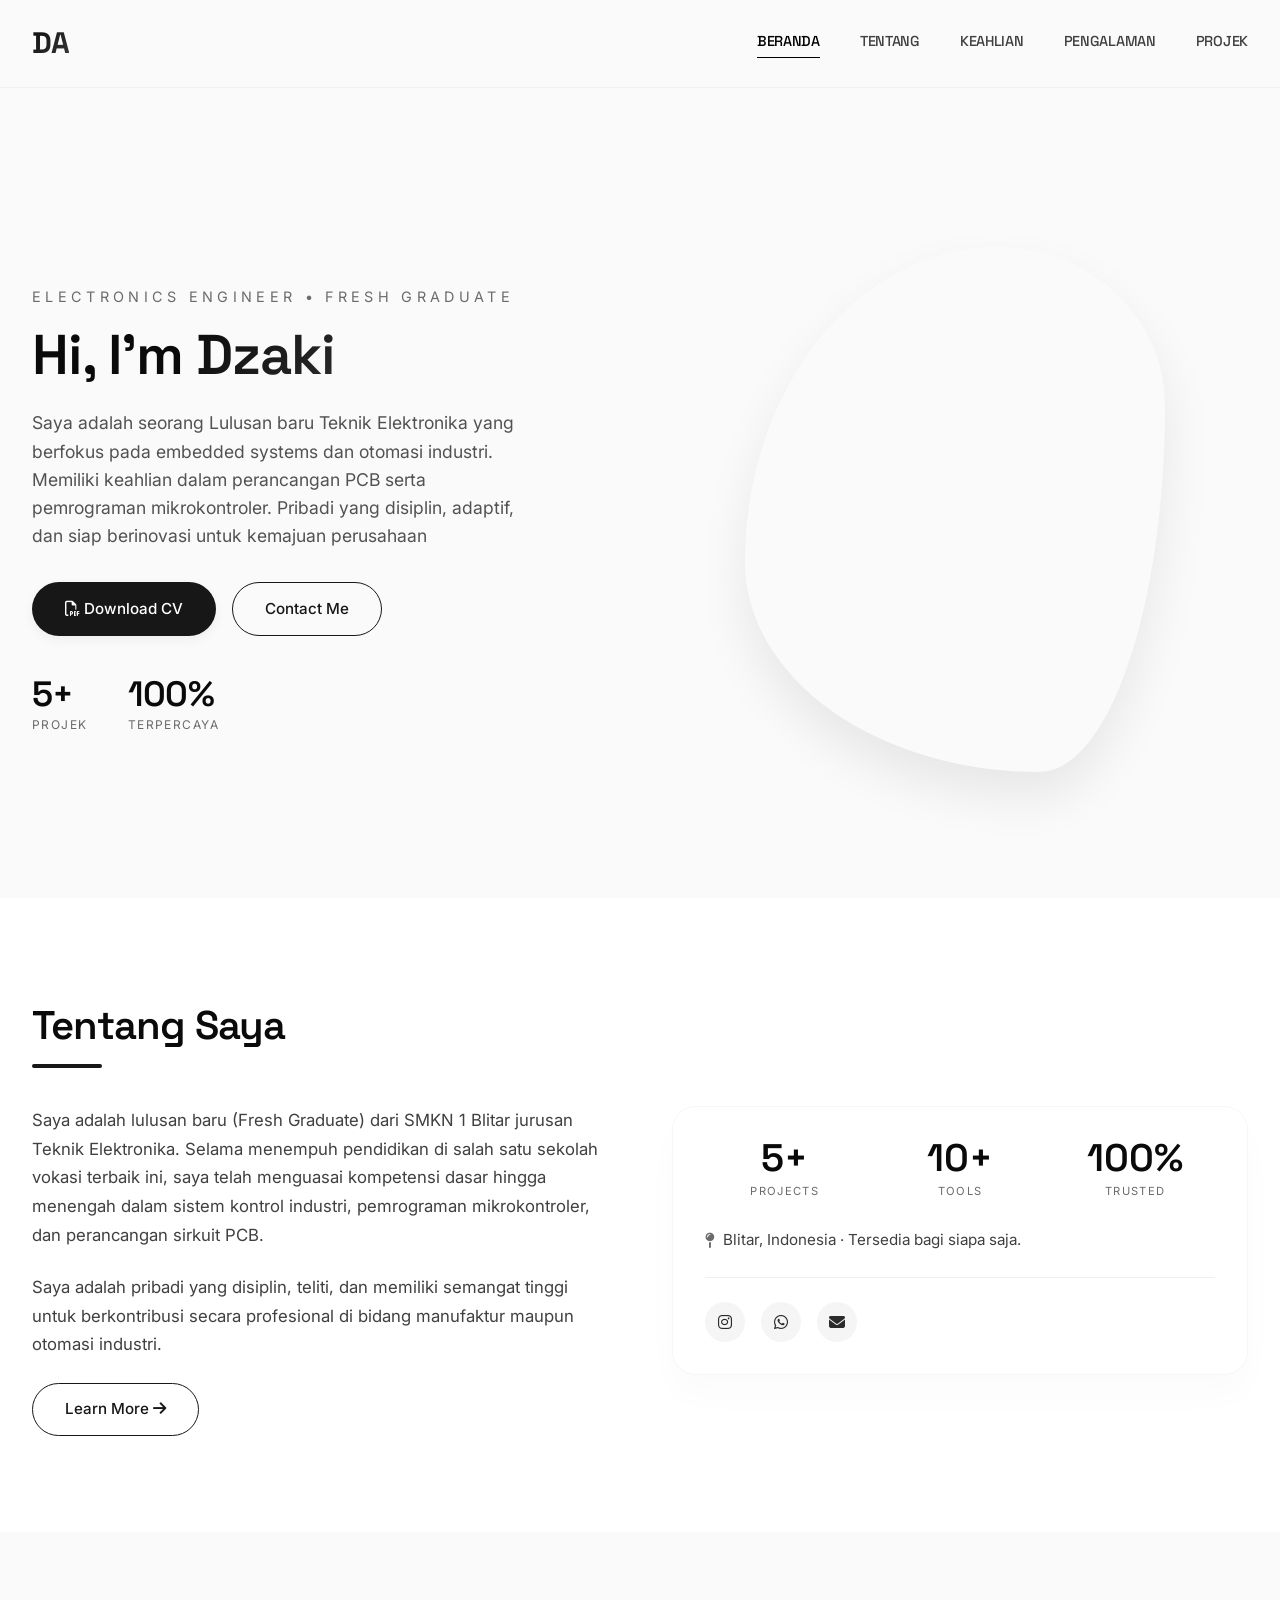
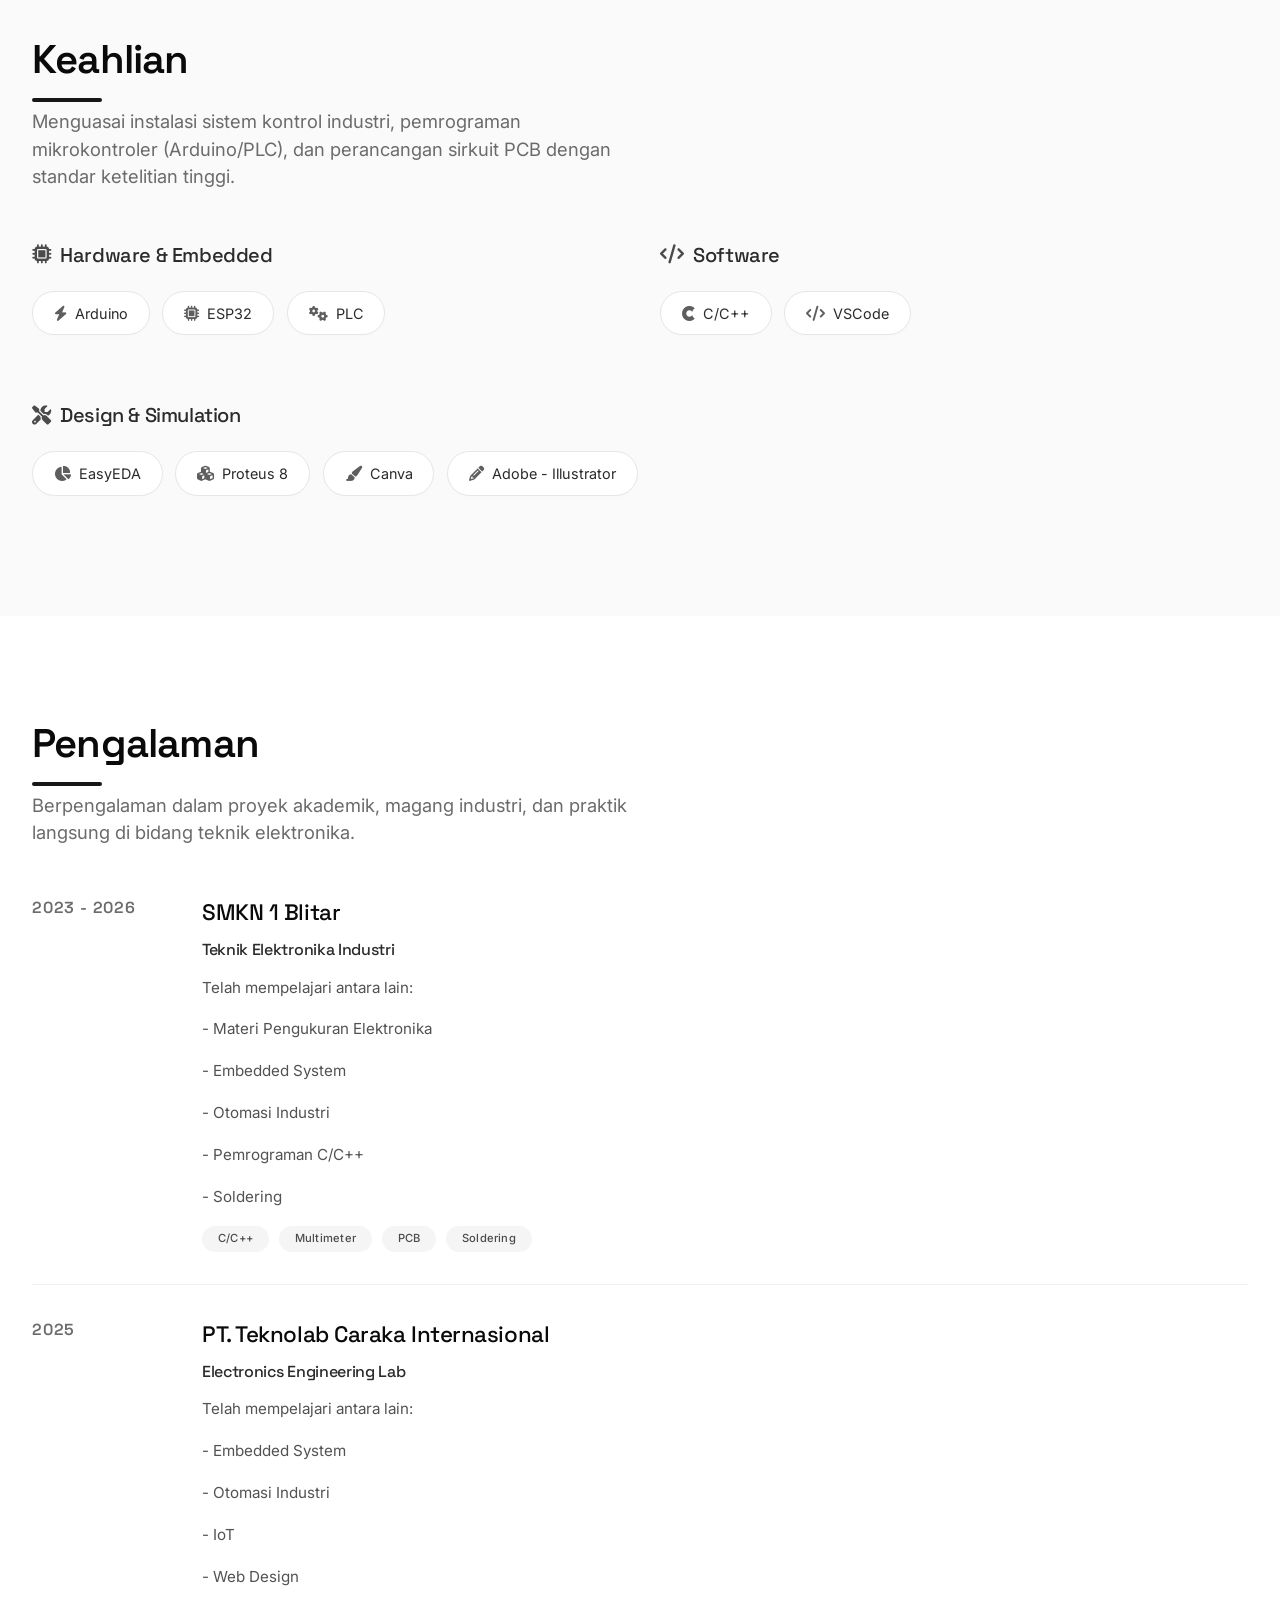
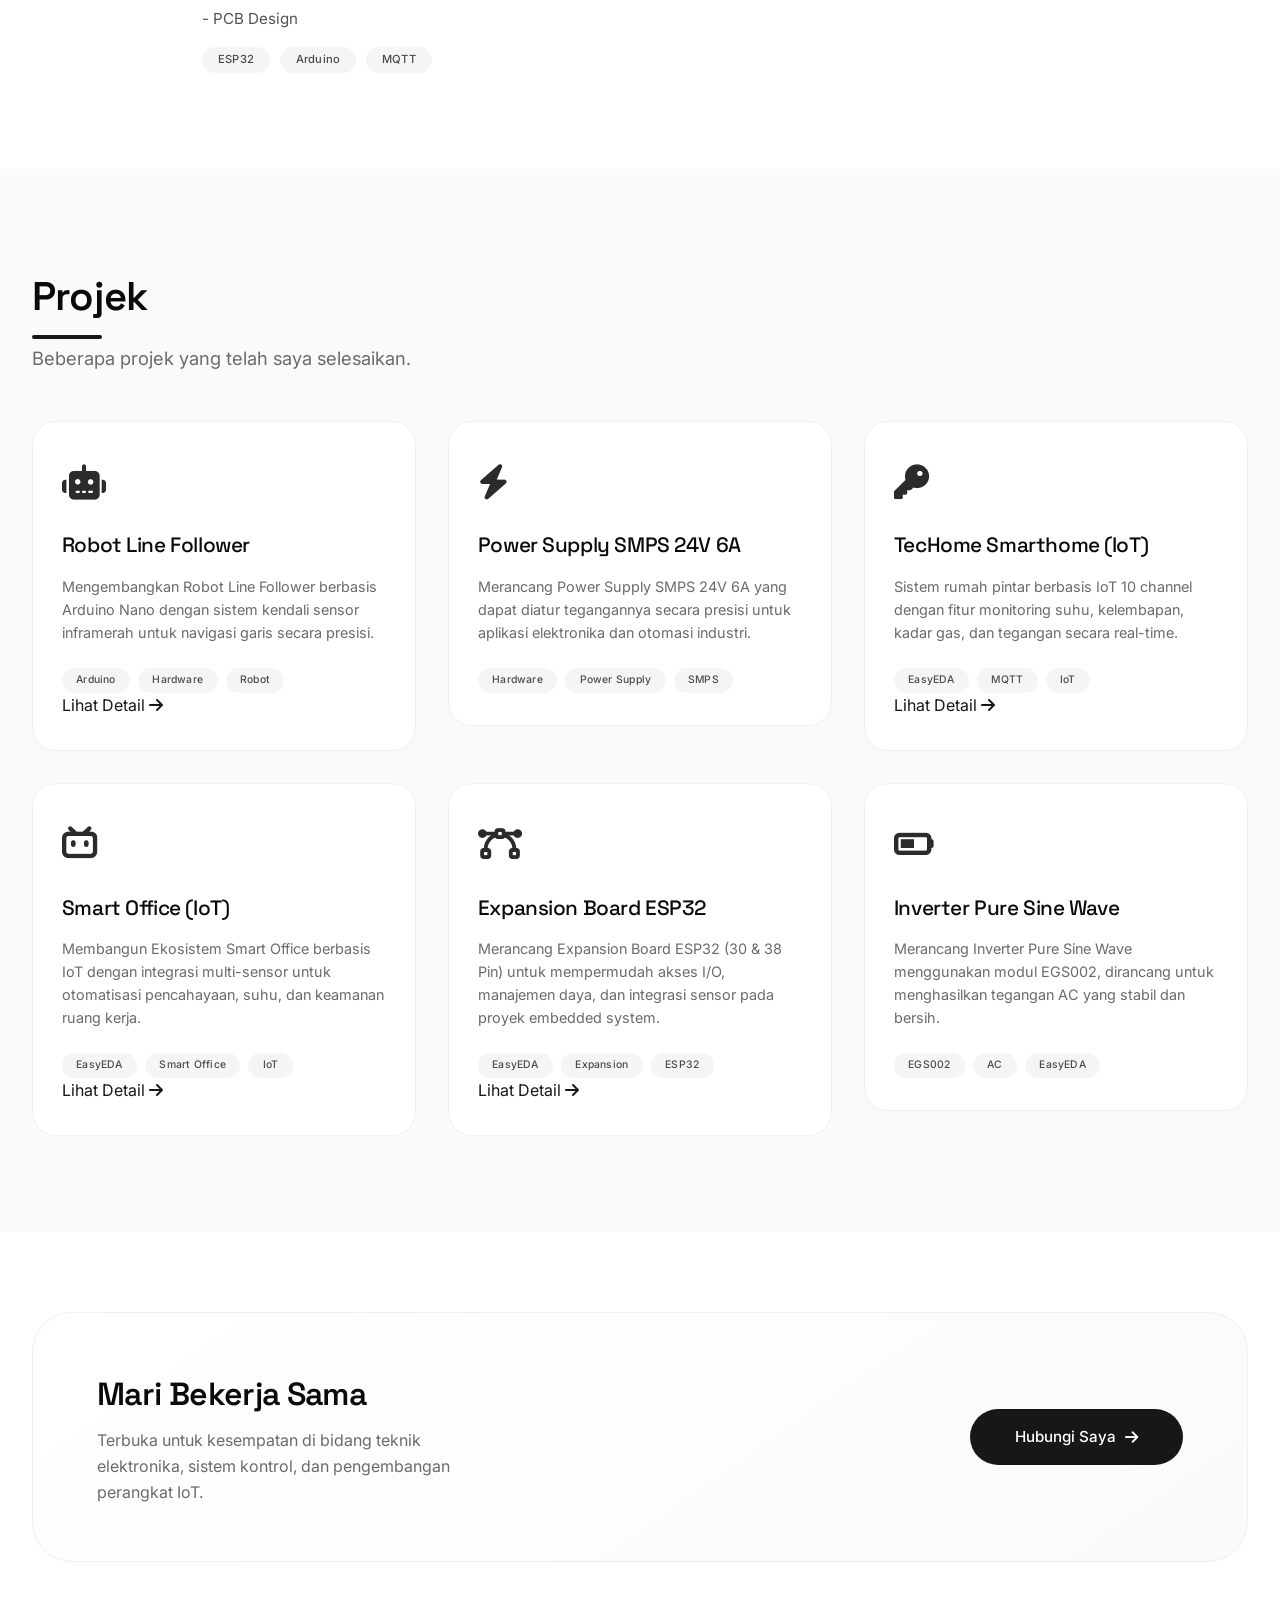
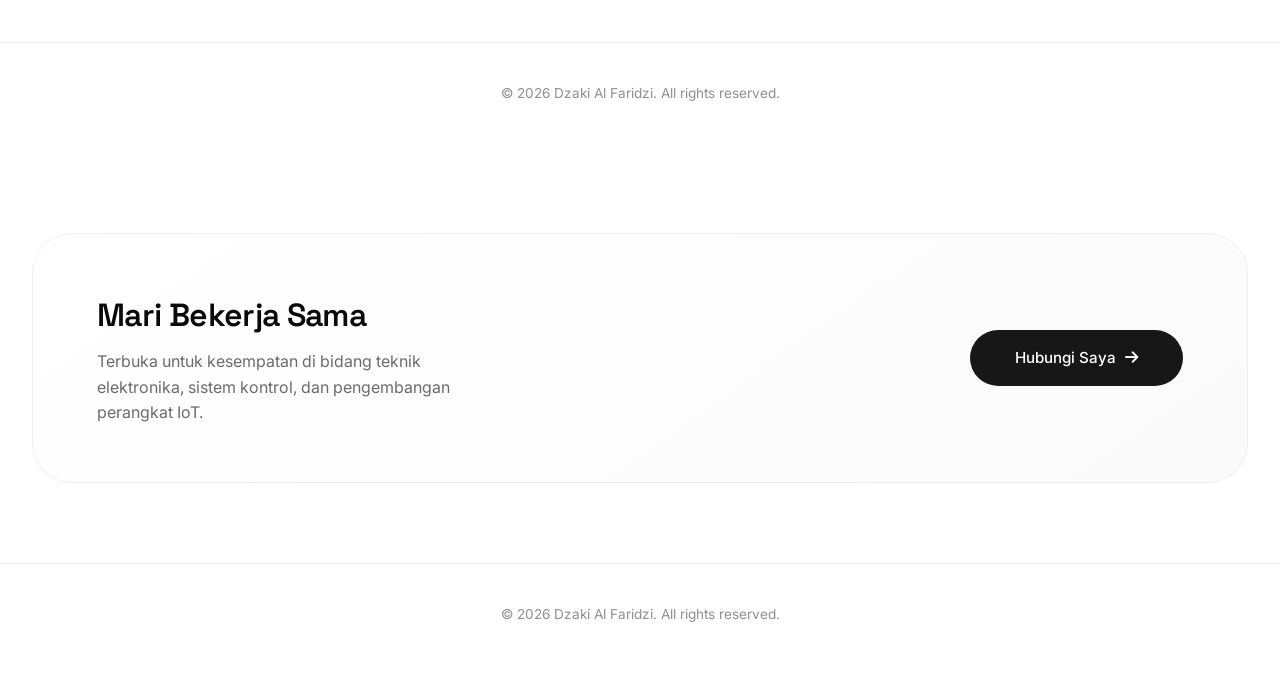
==== commit c208828d: "Update index.html" ====
--- a/index.html
+++ b/index.html
@@ -79,7 +79,7 @@
               </div>
             </div>
             <div class="hero-visual">
-              <img src="jaki2.png" alt="Dzaki Photo" class="hero-image" />
+              <img src="assets/images/jaki2.png" alt="Dzaki Photo" class="hero-image" />
             </div>
           </div>
         </div>
@@ -257,7 +257,8 @@
         </div>
       </section>
 
-      <!-- PROJECTS SECTION -->
+     
+      <!-- PROJECTS SECTION - DIPERBAIKI -->
       <section id="projects" class="projects-section">
         <div class="container">
           <h2 class="section-title">Projek</h2>
@@ -266,133 +267,140 @@
           </p>
 
           <div class="projects-grid">
-            <div class="project-card">
-              <img
-                src="psu-smps.png"
-                alt="Smarthome Hardware"
-                class="project-bg"
-              />
-              <div class="project-icon">
-                <i class="fa-solid fa-bolt"></i>
-              </div>
-              <h4 class="project-title">Power Supply SMPS</h4>
-              <p class="project-description">
-                Merancang Power Supply SMPS 24V 6A yang dapat diatur tegangannya
-                secara presisi untuk aplikasi elektronika dan otomasi industri.
-              </p>
-              <div class="project-tags">
-                <span>Hardware</span>
-              </div>
-            </div>
-
-            <div class="project-card">
-              <img
-                src="techome.png"
-                alt="Smarthome Hardware"
-                class="project-bg"
-              />
-              <div class="project-icon">
-                <i class="fa-solid fa-key"></i>
-              </div>
-              <h4 class="project-title">TecHome Smarthome (IoT)</h4>
-              <p class="project-description">
-                Sistem rumah pintar berbasis IoT 10 channel dengan fitur
-                monitoring suhu, kelembapan, kadar gas, dan tegangan secara
-                real-time."
-              </p>
-              <div class="project-tags">
-                <span>EasyEDA</span>
-                <span>MQTT</span>
-                <span>IoT</span>
-              </div>
-            </div>
-
-            <div class="project-card">
-              <img
-                src="smartoffice.png"
-                alt="Smarthome Hardware"
-                class="project-bg"
-              />
-              <div class="project-icon">
-                <i class="fa-brands fa-bilibili"></i>
-              </div>
-              <h4 class="project-title">Smart Office (IoT)</h4>
-              <p class="project-description">
-                Membangun Ekosistem Smart Office berbasis IoT dengan integrasi
-                multi-sensor untuk otomatisasi pencahayaan, suhu, dan keamanan
-                ruang kerja secara real-time
-              </p>
-              <div class="project-tags">
-                <span>EasyEDA</span>
-                <span>Smart Office</span>
-                <span>IoT</span>
-              </div>
-            </div>
-
-            <div class="project-card">
-              <img
-                src="expansion.png"
-                alt="Smarthome Hardware"
-                class="project-bg"
-              />
-              <div class="project-icon">
-                <i class="fa-solid fa-bezier-curve"></i>
-              </div>
-              <h4 class="project-title">Expansion Board ESP32</h4>
-              <p class="project-description">
-                Merancang Expansion Board ESP32 (30 & 38 Pin) untuk mempermudah
-                akses I/O, manajemen daya, dan integrasi sensor pada proyek
-                embedded system.
-              </p>
-              <div class="project-tags">
-                <span>EasyEDA</span>
-                <span>Expansion</span>
-              </div>
-            </div>
-
-            <div class="project-card">
-              <img
-                src="linefollower.png"
-                alt="Smarthome Hardware"
-                class="project-bg"
-              />
-              <div class="project-icon">
-                <i class="fa-solid fa-robot"></i>
-              </div>
-              <h4 class="project-title">Robot Line Follower</h4>
-              <p class="project-description">
-                Mengembangkan Robot Line Follower berbasis Arduino Nano dengan
-                sistem kendali sensor inframerah untuk navigasi garis secara
-                presisi.
-              </p>
-              <div class="project-tags">
-                <span>Arduino</span>
-                <span>Hardware</span>
-                <span>Robot</span>
-              </div>
-            </div>
-
-            <div class="project-card">
-              <img
-                src="egs002.png"
-                alt="Smarthome Hardware"
-                class="project-bg"
-              />
-              <div class="project-icon">
-                <i class="fa-solid fa-battery-half"></i>
-              </div>
-              <h4 class="project-title">Inverter</h4>
-              <p class="project-description">
-                Merancang Inverter Pure Sine Wave menggunakan modul EGS002,
-                dirancang untuk menghasilkan tegangan AC yang stabil dan bersih
-                untuk beban elektronika sensitif.
-              </p>
-              <div class="project-tags">
-                <span>EGS002</span>
-                <span>AC</span>
-                <span>EasyEDA</span>
-              </div>
-            </div>
+            <!-- Robot Line Follower -->
+            <a href="projects/line-follower.html" class="project-card-link">
+              <div class="project-card">
+                <!-- PERBAIKAN: Path gambar yang benar -->
+            
+                <div class="project-icon">
+                  <i class="fa-solid fa-robot"></i>
+                </div>
+                <h4 class="project-title">Robot Line Follower</h4>
+                <p class="project-description">
+                  Mengembangkan Robot Line Follower berbasis Arduino Nano dengan
+                  sistem kendali sensor inframerah untuk navigasi garis secara presisi.
+                </p>
+                <div class="project-tags">
+                  <span>Arduino</span>
+                  <span>Hardware</span>
+                  <span>Robot</span>
+                </div>
+                <span class="project-link-text">
+                  Lihat Detail <i class="fas fa-arrow-right"></i>
+                </span>
+              </div>
+            </a>
+
+            <!-- Power Supply SMPS -->
+            <a href="projects/smps.html" class="project-card-link">
+              <div class="project-card">
+               
+                <div class="project-icon">
+                  <i class="fa-solid fa-bolt"></i>
+                </div>
+                <h4 class="project-title">Power Supply SMPS 24V 6A</h4>
+                <p class="project-description">
+                  Merancang Power Supply SMPS 24V 6A yang dapat diatur tegangannya
+                  secara presisi untuk aplikasi elektronika dan otomasi industri.
+                </p>
+                <div class="project-tags">
+                  <span>Hardware</span>
+                  <span>Power Supply</span>
+                  <span>SMPS</span>
+                </div>
+               
+              </div>
+            </a>
+
+            <!-- TecHome Smarthome -->
+            <a href="projects/techome.html" class="project-card-link">
+              <div class="project-card">
+      
+                <div class="project-icon">
+                  <i class="fa-solid fa-key"></i>
+                </div>
+                <h4 class="project-title">TecHome Smarthome (IoT)</h4>
+                <p class="project-description">
+                  Sistem rumah pintar berbasis IoT 10 channel dengan fitur
+                  monitoring suhu, kelembapan, kadar gas, dan tegangan secara real-time.
+                </p>
+                <div class="project-tags">
+                  <span>EasyEDA</span>
+                  <span>MQTT</span>
+                  <span>IoT</span>
+                </div>
+                <span class="project-link-text">
+                  Lihat Detail <i class="fas fa-arrow-right"></i>
+                </span>
+              </div>
+            </a>
+
+            <!-- Smart Office -->
+            <a href="projects/smartoffice.html" class="project-card-link">
+              <div class="project-card">
+              
+                <div class="project-icon">
+                  <i class="fa-brands fa-bilibili"></i>
+                </div>
+                <h4 class="project-title">Smart Office (IoT)</h4>
+                <p class="project-description">
+                  Membangun Ekosistem Smart Office berbasis IoT dengan integrasi
+                  multi-sensor untuk otomatisasi pencahayaan, suhu, dan keamanan ruang kerja.
+                </p>
+                <div class="project-tags">
+                  <span>EasyEDA</span>
+                  <span>Smart Office</span>
+                  <span>IoT</span>
+                </div>
+                <span class="project-link-text">
+                  Lihat Detail <i class="fas fa-arrow-right"></i>
+                </span>
+              </div>
+            </a>
+
+            <!-- Expansion Board -->
+            <a href="projects/expansion.html" class="project-card-link">
+              <div class="project-card">
+             
+                <div class="project-icon">
+                  <i class="fa-solid fa-bezier-curve"></i>
+                </div>
+                <h4 class="project-title">Expansion Board ESP32</h4>
+                <p class="project-description">
+                  Merancang Expansion Board ESP32 (30 & 38 Pin) untuk mempermudah
+                  akses I/O, manajemen daya, dan integrasi sensor pada proyek embedded system.
+                </p>
+                <div class="project-tags">
+                  <span>EasyEDA</span>
+                  <span>Expansion</span>
+                  <span>ESP32</span>
+                </div>
+                <span class="project-link-text">
+                  Lihat Detail <i class="fas fa-arrow-right"></i>
+                </span>
+              </div>
+            </a>
+
+            <!-- Inverter EGS002 -->
+            <a href="projects/inverter.html" class="project-card-link">
+              <div class="project-card">
+               
+                <div class="project-icon">
+                  <i class="fa-solid fa-battery-half"></i>
+                </div>
+                <h4 class="project-title">Inverter Pure Sine Wave</h4>
+                <p class="project-description">
+                  Merancang Inverter Pure Sine Wave menggunakan modul EGS002,
+                  dirancang untuk menghasilkan tegangan AC yang stabil dan bersih.
+                </p>
+                <div class="project-tags">
+                  <span>EGS002</span>
+                  <span>AC</span>
+                  <span>EasyEDA</span>
+                </div>
+              
+              </div>
+            </a>
           </div>
         </div>
       </section>
@@ -431,3 +439,38 @@
     <script src="main.js"></script>
   </body>
 </html>
+
+      <!-- CONTACT SECTION -->
+      <section id="contact" class="contact-section">
+        <div class="container">
+          <div class="contact-wrapper">
+            <div class="contact-left">
+              <h2 class="contact-title">Mari Bekerja Sama</h2>
+              <p class="contact-subtitle">
+                Terbuka untuk kesempatan di bidang teknik elektronika, sistem
+                kontrol, dan pengembangan perangkat IoT.
+              </p>
+            </div>
+            <div class="contact-right">
+              <a href="#" class="btn-contact" id="get-in-touch-btn">
+                Hubungi Saya <i class="fas fa-arrow-right"></i>
+              </a>
+            </div>
+          </div>
+        </div>
+      </section>
+    </main>
+
+    <!-- FOOTER -->
+    <footer>
+      <div class="container">
+        <div class="footer-content">
+          <p>&copy; 2026 Dzaki Al Faridzi. All rights reserved.</p>
+        </div>
+      </div>
+    </footer>
+
+    <!-- Custom JavaScript -->
+    <script src="main.js"></script>
+  </body>
+</html>
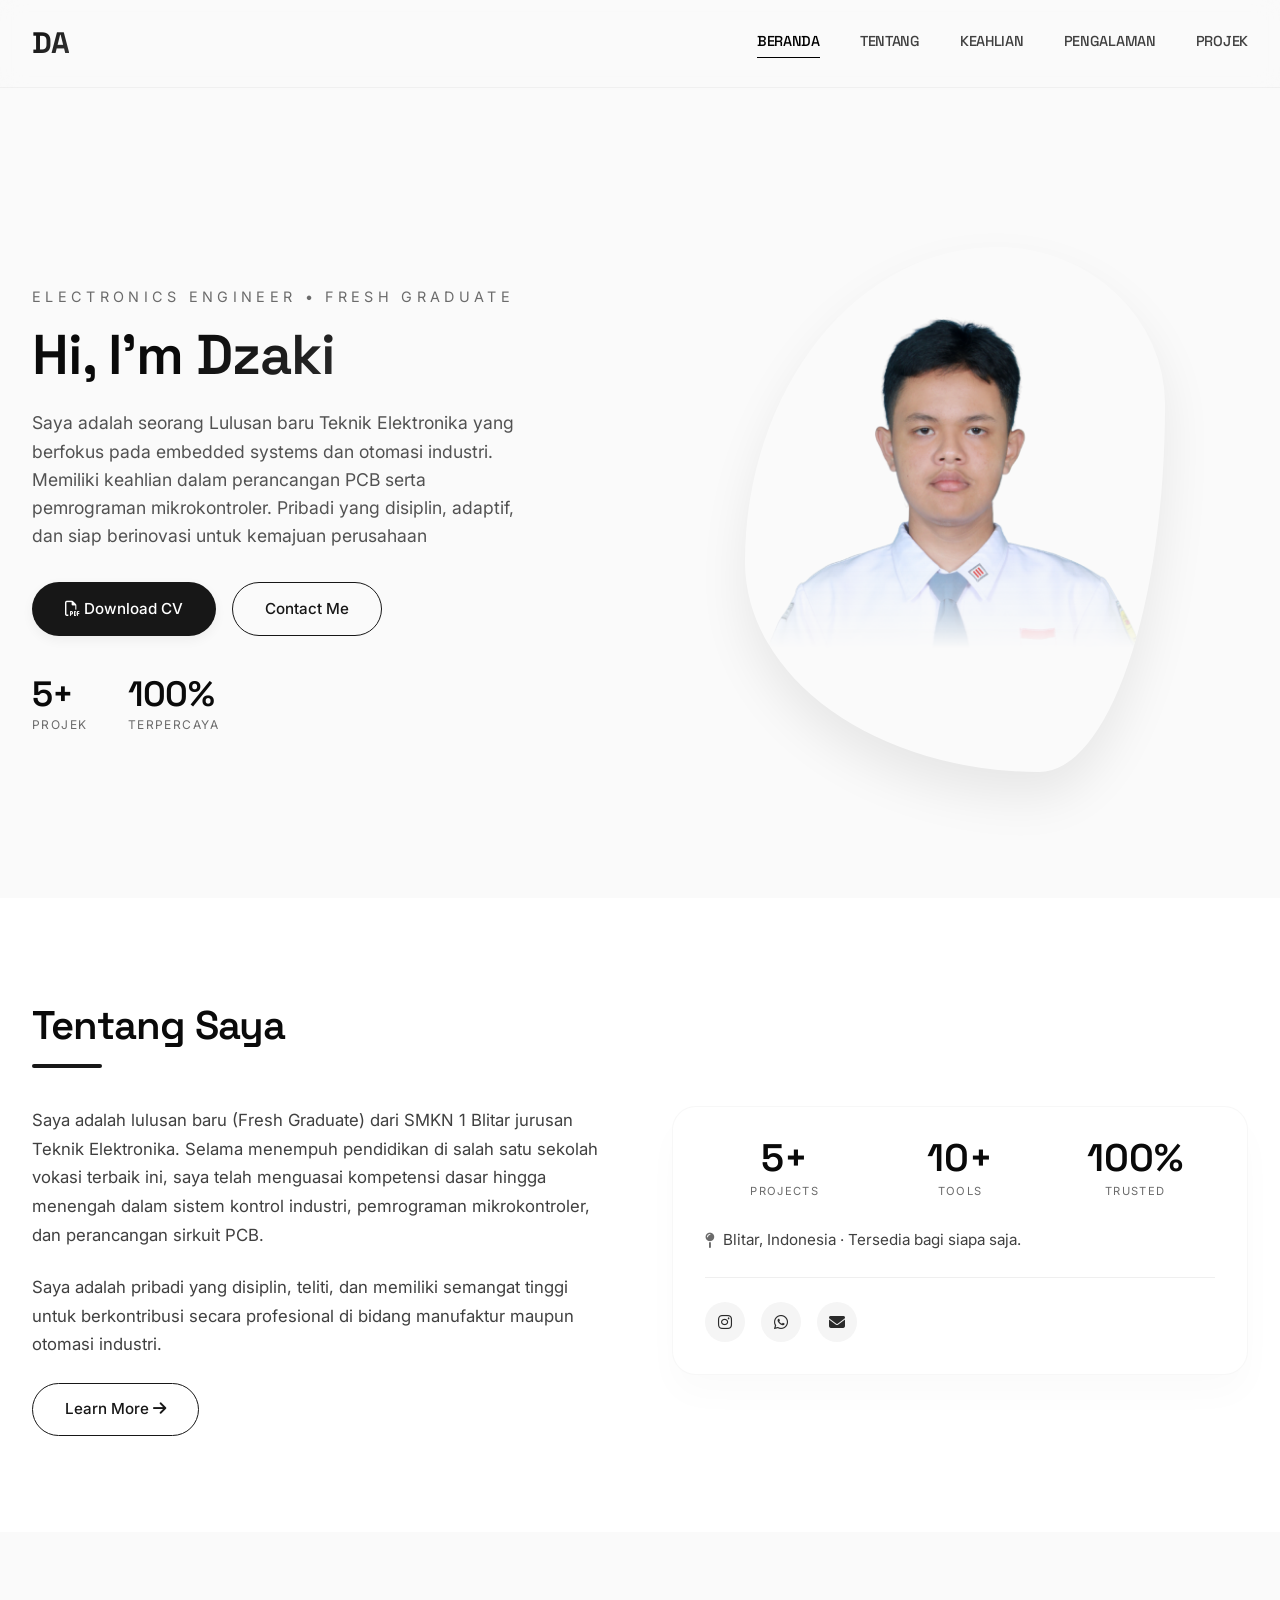
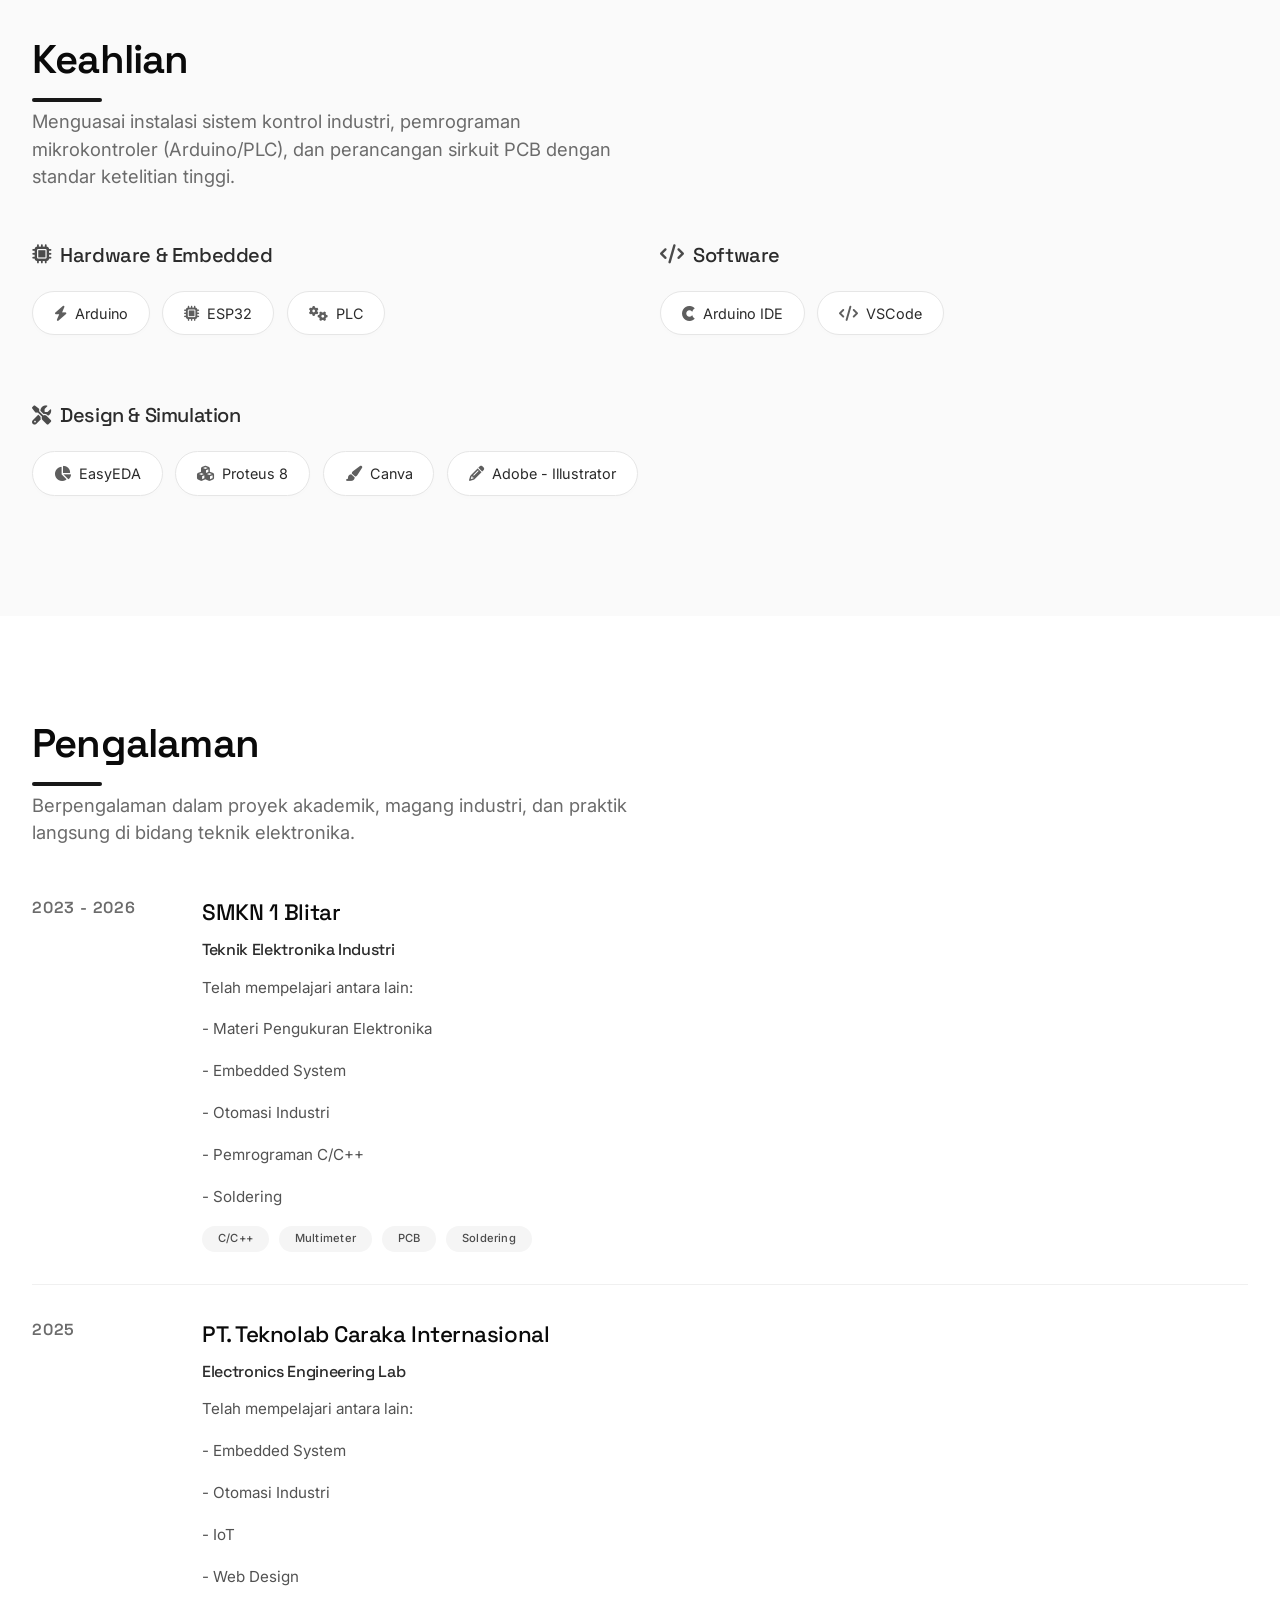
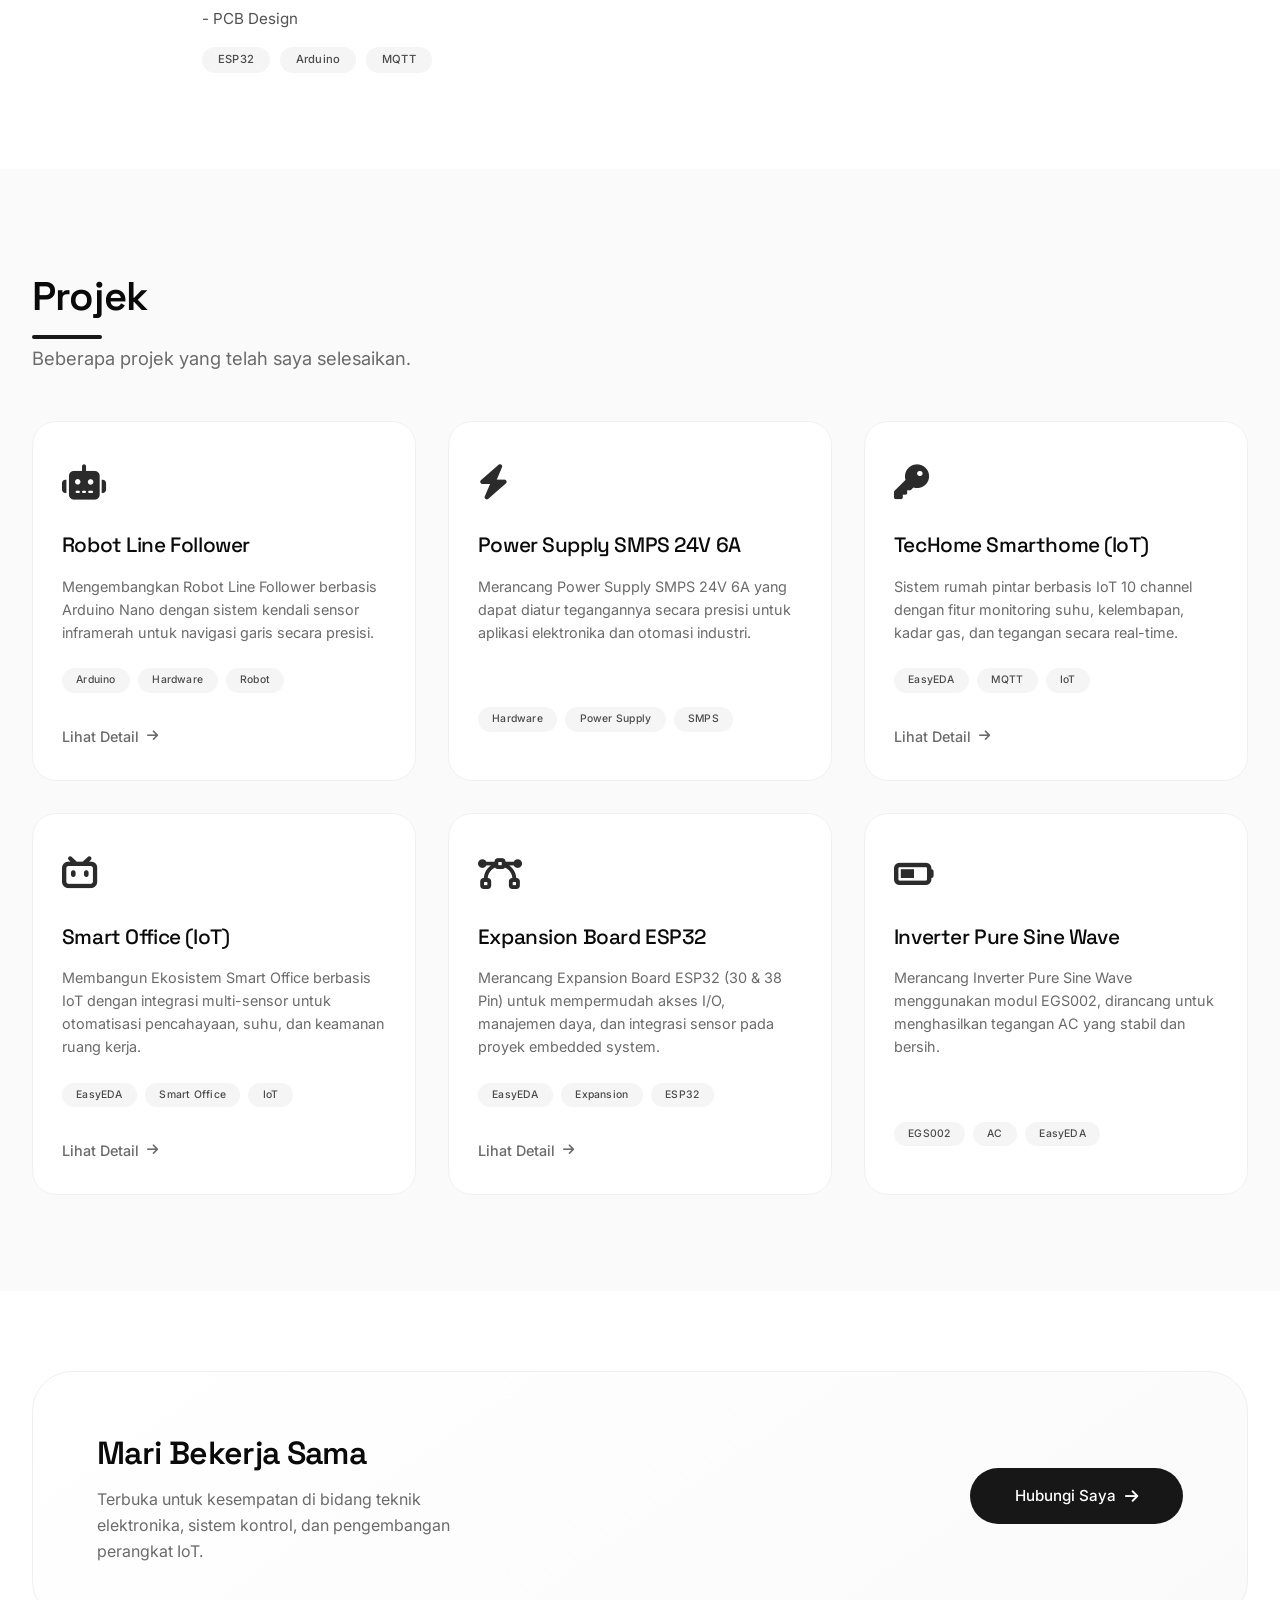
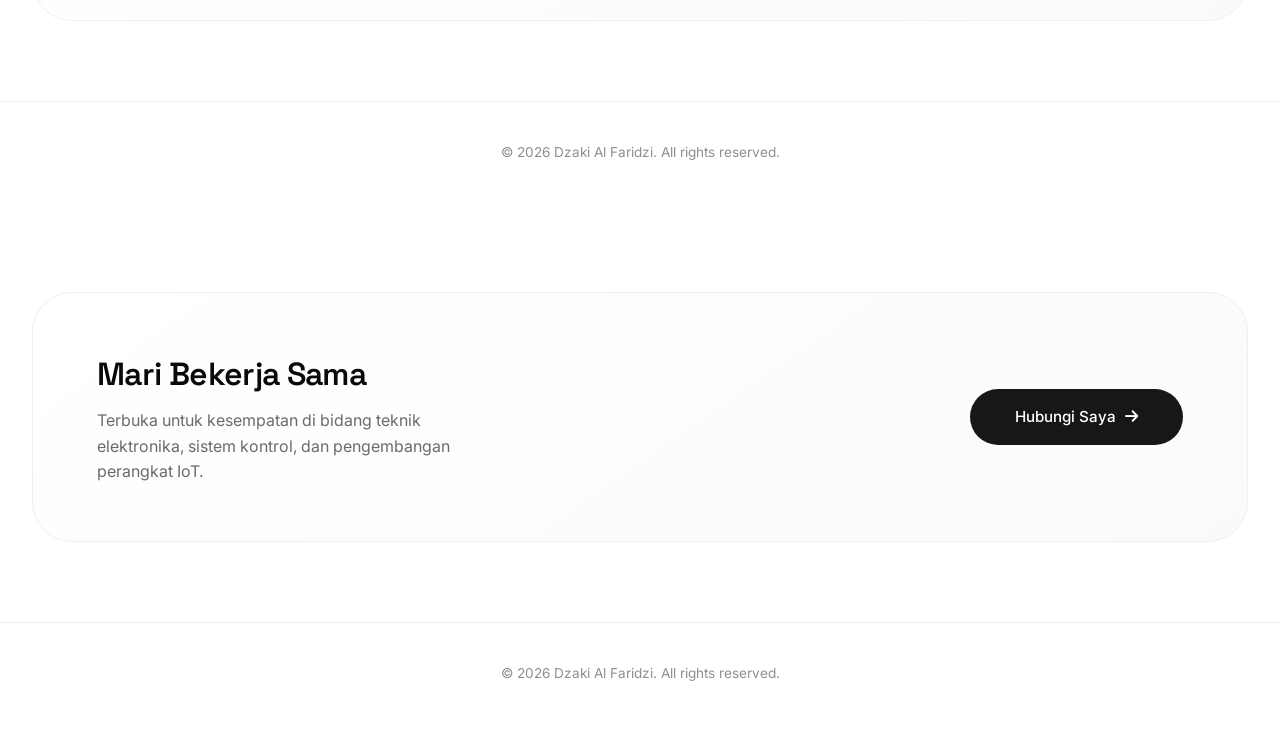
==== commit 1e8e69a2: "Update index.html" ====
--- a/index.html
+++ b/index.html
@@ -174,7 +174,7 @@
               </h3>
               <div class="skill-tags">
                 <span class="skill-tag">
-                  <i class="fa-brands fa-cuttlefish"></i> C/C++
+                  <i class="fa-brands fa-cuttlefish"></i> Arduino IDE
                 </span>
                 <span class="skill-tag">
                   <i class="fa-solid fa-code"></i> VSCode
--- a/style.css
+++ b/style.css
@@ -2,22 +2,22 @@
    RESET & BASE STYLES
    ======================================== */
 * {
-  margin: 0;
-  padding: 0;
-  box-sizing: border-box;
+    margin: 0;
+    padding: 0;
+    box-sizing: border-box;
 }
 
 html {
-  scroll-behavior: smooth;
-  font-size: 16px;
+    scroll-behavior: smooth;
+    font-size: 16px;
 }
 
 body {
-  font-family: "Inter", sans-serif;
-  background-color: #fafafa;
-  color: #171717;
-  line-height: 1.6;
-  overflow-x: hidden;
+    font-family: "Inter", sans-serif;
+    background-color: #fafafa;
+    color: #171717;
+    line-height: 1.6;
+    overflow-x: hidden;
 }
 
 h1,
@@ -32,760 +32,1105 @@
 .section-title,
 .exp-title,
 .project-title {
-  font-family: "Space Grotesk", sans-serif;
-  font-weight: 500;
-  letter-spacing: -0.02em;
+    font-family: "Space Grotesk", sans-serif;
+    font-weight: 500;
+    letter-spacing: -0.02em;
 }
 
 a {
-  text-decoration: none;
-  color: inherit;
-  transition: all 0.2s ease;
+    text-decoration: none;
+    color: inherit;
+    transition: all 0.2s ease;
 }
 
 ul {
-  list-style: none;
+    list-style: none;
 }
 
 img {
-  max-width: 100%;
-  height: auto;
+    max-width: 100%;
+    height: auto;
 }
 
 .container {
-  max-width: 1280px;
-  margin: 0 auto;
-  padding: 0 2rem;
+    max-width: 1280px;
+    margin: 0 auto;
+    padding: 0 2rem;
 }
 
 /* ========================================
    TYPOGRAPHY & UTILITIES
    ======================================== */
 .section-title {
-  font-size: 2.5rem;
-  font-weight: 600;
-  margin-bottom: 1rem;
-  position: relative;
-  display: inline-block;
-  color: #0a0a0a;
+    font-size: 2.5rem;
+    font-weight: 600;
+    margin-bottom: 1rem;
+    position: relative;
+    display: inline-block;
+    color: #0a0a0a;
 }
 
 .section-title::after {
-  content: "";
-  position: absolute;
-  bottom: -10px;
-  left: 0;
-  width: 70px;
-  height: 4px;
-  background: #171717;
-  border-radius: 2px;
+    content: "";
+    position: absolute;
+    bottom: -10px;
+    left: 0;
+    width: 70px;
+    height: 4px;
+    background: #171717;
+    border-radius: 2px;
 }
 
 .section-subhead {
-  color: #6b6b6b;
-  margin-bottom: 3rem;
-  font-size: 1.15rem;
-  max-width: 600px;
-  line-height: 1.5;
+    color: #6b6b6b;
+    margin-bottom: 3rem;
+    font-size: 1.15rem;
+    max-width: 600px;
+    line-height: 1.5;
 }
 
 .highlight {
-  background: linear-gradient(135deg, #0a0a0a 0%, #2b2b2b 100%);
-  -webkit-background-clip: text;
-  -webkit-text-fill-color: transparent;
-  background-clip: text;
+    background: linear-gradient(135deg, #0a0a0a 0%, #2b2b2b 100%);
+    -webkit-background-clip: text;
+    -webkit-text-fill-color: transparent;
+    background-clip: text;
 }
 
 /* ========================================
    BUTTONS
    ======================================== */
 .btn {
-  display: inline-block;
-  padding: 0.85rem 2rem;
-  border-radius: 40px;
-  font-weight: 500;
-  font-size: 0.95rem;
-  transition: all 0.25s cubic-bezier(0.02, 0.01, 0.21, 1);
-  border: 1.5px solid transparent;
-  cursor: pointer;
-  text-align: center;
+    display: inline-block;
+    padding: 0.85rem 2rem;
+    border-radius: 40px;
+    font-weight: 500;
+    font-size: 0.95rem;
+    transition: all 0.25s cubic-bezier(0.02, 0.01, 0.21, 1);
+    border: 1.5px solid transparent;
+    cursor: pointer;
+    text-align: center;
 }
 
 .btn-primary {
-  background: #171717;
-  color: white;
-  box-shadow: 0 4px 12px rgba(0, 0, 0, 0.05);
+    background: #171717;
+    color: white;
+    box-shadow: 0 4px 12px rgba(0, 0, 0, 0.05);
 }
 
 .btn-primary:hover {
-  background: #2b2b2b;
-  transform: translateY(-3px);
-  box-shadow: 0 12px 24px rgba(0, 0, 0, 0.08);
+    background: #2b2b2b;
+    transform: translateY(-3px);
+    box-shadow: 0 12px 24px rgba(0, 0, 0, 0.08);
 }
 
 .btn-outline {
-  border: 1.5px solid #171717;
-  color: #171717;
-  background: transparent;
+    border: 1.5px solid #171717;
+    color: #171717;
+    background: transparent;
 }
 
 .btn-outline:hover {
-  background: #171717;
-  color: white;
-  transform: translateY(-3px);
+    background: #171717;
+    color: white;
+    transform: translateY(-3px);
 }
 
 /* ========================================
    HEADER & NAVIGATION
    ======================================== */
 header {
-  padding: 1.25rem 0;
-  border-bottom: 1px solid rgba(0, 0, 0, 0.04);
-  background-color: rgba(250, 250, 250, 0.85);
-  backdrop-filter: blur(12px);
-  -webkit-backdrop-filter: blur(12px);
-  position: sticky;
-  top: 0;
-  z-index: 1000;
-  transition: all 0.3s ease;
+    padding: 1.25rem 0;
+    border-bottom: 1px solid rgba(0, 0, 0, 0.04);
+    background-color: rgba(250, 250, 250, 0.85);
+    backdrop-filter: blur(12px);
+    -webkit-backdrop-filter: blur(12px);
+    position: sticky;
+    top: 0;
+    z-index: 1000;
+    transition: all 0.3s ease;
 }
 
 header.scrolled {
-  padding: 0.75rem 0;
-  box-shadow: 0 4px 20px rgba(0, 0, 0, 0.02);
+    padding: 0.75rem 0;
+    box-shadow: 0 4px 20px rgba(0, 0, 0, 0.02);
 }
 
 nav {
-  display: flex;
-  justify-content: space-between;
-  align-items: center;
+    display: flex;
+    justify-content: space-between;
+    align-items: center;
 }
 
 .logo {
-  font-size: 1.85rem;
-  font-weight: 700;
-  background: linear-gradient(135deg, #0a0a0a 0%, #3b3b3b 100%);
-  -webkit-background-clip: text;
-  -webkit-text-fill-color: transparent;
-  background-clip: text;
-  letter-spacing: -0.03em;
+    font-size: 1.85rem;
+    font-weight: 700;
+    background: linear-gradient(135deg, #0a0a0a 0%, #3b3b3b 100%);
+    -webkit-background-clip: text;
+    -webkit-text-fill-color: transparent;
+    background-clip: text;
+    letter-spacing: -0.03em;
 }
 
 .nav-links {
-  display: flex;
-  gap: 2.5rem;
-  align-items: center;
+    display: flex;
+    gap: 2.5rem;
+    align-items: center;
 }
 
 .nav-link {
-  font-size: 0.9rem;
-  font-weight: 500;
-  text-transform: uppercase;
-  letter-spacing: 0.08em;
-  color: #404040;
-  padding-bottom: 0.25rem;
-  border-bottom: 1.5px solid transparent;
-  transition: all 0.2s;
+    font-size: 0.9rem;
+    font-weight: 500;
+    text-transform: uppercase;
+    letter-spacing: 0.08em;
+    color: #404040;
+    padding-bottom: 0.25rem;
+    border-bottom: 1.5px solid transparent;
+    transition: all 0.2s;
 }
 
 .nav-link:hover,
 .nav-link.active {
-  color: #000;
-  border-bottom-color: #000;
-}
-
-.btn-resume {
-  background: #171717;
-  color: white !important;
-  padding: 0.65rem 1.4rem !important;
-  border-radius: 30px;
-  font-size: 0.85rem !important;
-  text-transform: uppercase;
-  letter-spacing: 0.1em;
-  border: none;
-  display: flex;
-  align-items: center;
-  gap: 0.5rem;
-  transition: all 0.25s;
-}
-
-.btn-resume:hover {
-  background: #3b3b3b;
-  transform: translateY(-2px);
-  box-shadow: 0 8px 16px rgba(0, 0, 0, 0.06);
-  border-bottom-color: transparent !important;
+    color: #000;
+    border-bottom-color: #000;
 }
 
 .hamburger {
-  display: none;
-  flex-direction: column;
-  gap: 6px;
-  cursor: pointer;
+    display: none;
+    flex-direction: column;
+    gap: 6px;
+    cursor: pointer;
 }
 
 .hamburger span {
-  width: 26px;
-  height: 2px;
-  background: #171717;
-  transition: all 0.3s;
-  border-radius: 2px;
+    width: 26px;
+    height: 2px;
+    background: #171717;
+    transition: all 0.3s;
+    border-radius: 2px;
 }
 
 /* ========================================
    HERO SECTION
    ======================================== */
 .hero-section {
-  padding: 5rem 0 3rem;
-  min-height: 90vh;
-  display: flex;
-  align-items: center;
+    padding: 5rem 0 3rem;
+    min-height: 90vh;
+    display: flex;
+    align-items: center;
 }
 
 .hero {
-  display: grid;
-  grid-template-columns: 1fr 1.1fr;
-  gap: 4rem;
-  align-items: center;
+    display: grid;
+    grid-template-columns: 1fr 1.1fr;
+    gap: 4rem;
+    align-items: center;
 }
 
 .hero-subtitle {
-  font-size: 0.9rem;
-  text-transform: uppercase;
-  letter-spacing: 0.3em;
-  color: #6b6b6b;
-  margin-bottom: 1rem;
-  display: block;
+    font-size: 0.9rem;
+    text-transform: uppercase;
+    letter-spacing: 0.3em;
+    color: #6b6b6b;
+    margin-bottom: 1rem;
+    display: block;
 }
 
 .hero-title {
-  font-size: 3.5rem;
-  font-weight: 600;
-  line-height: 1.1;
-  margin-bottom: 1.5rem;
-  color: #0a0a0a;
+    font-size: 3.5rem;
+    font-weight: 600;
+    line-height: 1.1;
+    margin-bottom: 1.5rem;
+    color: #0a0a0a;
 }
 
 .hero-description {
-  color: #525252;
-  margin-bottom: 2rem;
-  font-size: 1.1rem;
-  max-width: 90%;
+    color: #525252;
+    margin-bottom: 2rem;
+    font-size: 1.1rem;
+    max-width: 90%;
 }
 
 .hero-cta {
-  display: flex;
-  gap: 1rem;
-  align-items: center;
-  margin-bottom: 2.5rem;
+    display: flex;
+    gap: 1rem;
+    align-items: center;
+    margin-bottom: 2.5rem;
 }
 
 .hero-stats {
-  display: flex;
-  gap: 2.5rem;
+    display: flex;
+    gap: 2.5rem;
 }
 
 .stat-item {
-  display: flex;
-  flex-direction: column;
+    display: flex;
+    flex-direction: column;
 }
 
 .stat-number {
-  font-size: 2.2rem;
-  font-weight: 600;
-  color: #0a0a0a;
-  line-height: 1;
-  margin-bottom: 0.25rem;
+    font-size: 2.2rem;
+    font-weight: 600;
+    color: #0a0a0a;
+    line-height: 1;
+    margin-bottom: 0.25rem;
 }
 
 .stat-label {
-  font-size: 0.75rem;
-  text-transform: uppercase;
-  letter-spacing: 0.12em;
-  color: #6b6b6b;
+    font-size: 0.75rem;
+    text-transform: uppercase;
+    letter-spacing: 0.12em;
+    color: #6b6b6b;
 }
 
 .hero-visual {
-  width: 420px;
-  aspect-ratio: 4 / 5; /* kunci proporsi */
-  max-width: 100%;
-  position: relative;
-  overflow: hidden;
-  margin-left: 100px;
-  border-radius: 60% 40% 30% 70% / 60% 30% 70% 40%;
-  box-shadow: 0 25px 50px rgba(0, 0, 0, 0.08);
-
-  animation: morphing 15s ease-in-out infinite;
+    width: 420px;
+    aspect-ratio: 4 / 5;
+    max-width: 100%;
+    position: relative;
+    overflow: hidden;
+    margin-left: 100px;
+    border-radius: 60% 40% 30% 70% / 60% 30% 70% 40%;
+    box-shadow: 0 25px 50px rgba(0, 0, 0, 0.08);
+    animation: morphing 15s ease-in-out infinite;
 }
 
 .hero-image {
-  width: 100%;
-  height: 100%;
-  object-fit: cover;
-}
-
-.project-card {
-  position: relative;
-  overflow: hidden;
-}
-
-.project-bg {
-  position: absolute;
-  bottom: 0;
-  right: 50px;
-  width: 70%;
-  opacity: 0.2;
-  pointer-events: none;
-  z-index: 0;
-}
-
-.project-card > *:not(.project-bg) {
-  position: relative;
-  z-index: 1;
+    width: 100%;
+    height: 100%;
+    object-fit: cover;
 }
 
 @keyframes morphing {
-  0% {
-    border-radius: 60% 40% 30% 70% / 60% 30% 70% 40%;
-  }
-  50% {
-    border-radius: 30% 60% 70% 40% / 50% 60% 30% 60%;
-  }
-  100% {
-    border-radius: 60% 40% 30% 70% / 60% 30% 70% 40%;
-  }
-}
-
-.chip-icon {
-  font-size: 8rem;
-  color: rgba(23, 23, 23, 0.15);
-  z-index: 2;
-}
-
-.electronics-pattern {
-  position: absolute;
-  font-size: 1.3rem;
-  color: #2b2b2b;
-  opacity: 0.15;
-  font-weight: 400;
-  letter-spacing: 0.6rem;
-  transform: rotate(-12deg);
-  white-space: nowrap;
+    0% { border-radius: 60% 40% 30% 70% / 60% 30% 70% 40%; }
+    50% { border-radius: 30% 60% 70% 40% / 50% 60% 30% 60%; }
+    100% { border-radius: 60% 40% 30% 70% / 60% 30% 70% 40%; }
 }
 
 /* ========================================
    ABOUT SECTION
    ======================================== */
 .about-section {
-  padding: 6rem 0;
-  background-color: white;
+    padding: 6rem 0;
+    background-color: white;
 }
 
 .about-grid {
-  display: grid;
-  grid-template-columns: 1fr 1fr;
-  gap: 4rem;
-  align-items: start;
-  margin-top: 2rem;
+    display: grid;
+    grid-template-columns: 1fr 1fr;
+    gap: 4rem;
+    align-items: start;
+    margin-top: 2rem;
 }
 
 .about-paragraph {
-  color: #404040;
-  margin-bottom: 1.5rem;
-  font-size: 1.05rem;
-  line-height: 1.7;
+    color: #404040;
+    margin-bottom: 1.5rem;
+    font-size: 1.05rem;
+    line-height: 1.7;
 }
 
 .experience-badge {
-  background: white;
-  padding: 2rem;
-  border-radius: 24px;
-  box-shadow: 0 20px 35px rgba(0, 0, 0, 0.02);
-  border: 1px solid rgba(0, 0, 0, 0.03);
-  transition: all 0.3s;
+    background: white;
+    padding: 2rem;
+    border-radius: 24px;
+    box-shadow: 0 20px 35px rgba(0, 0, 0, 0.02);
+    border: 1px solid rgba(0, 0, 0, 0.03);
+    transition: all 0.3s;
 }
 
 .experience-badge:hover {
-  box-shadow: 0 25px 40px rgba(0, 0, 0, 0.04);
-  border-color: rgba(0, 0, 0, 0.06);
+    box-shadow: 0 25px 40px rgba(0, 0, 0, 0.04);
+    border-color: rgba(0, 0, 0, 0.06);
 }
 
 .exp-stats {
-  display: grid;
-  grid-template-columns: repeat(3, 1fr);
-  gap: 1rem;
-  margin-bottom: 1.75rem;
+    display: grid;
+    grid-template-columns: repeat(3, 1fr);
+    gap: 1rem;
+    margin-bottom: 1.75rem;
 }
 
 .exp-stat {
-  text-align: center;
+    text-align: center;
 }
 
 .exp-stat .number {
-  font-size: 2.4rem;
-  font-weight: 600;
-  color: #0a0a0a;
-  font-family: "Space Grotesk", sans-serif;
-  line-height: 1;
-  margin-bottom: 0.3rem;
+    font-size: 2.4rem;
+    font-weight: 600;
+    color: #0a0a0a;
+    font-family: "Space Grotesk", sans-serif;
+    line-height: 1;
+    margin-bottom: 0.3rem;
 }
 
 .exp-stat .label {
-  font-size: 0.7rem;
-  text-transform: uppercase;
-  color: #6b6b6b;
-  letter-spacing: 0.12em;
+    font-size: 0.7rem;
+    text-transform: uppercase;
+    color: #6b6b6b;
+    letter-spacing: 0.12em;
 }
 
 .location-info {
-  display: flex;
-  align-items: center;
-  gap: 0.5rem;
-  color: #404040;
-  font-size: 0.95rem;
-  margin-bottom: 1.5rem;
-  padding-bottom: 1.5rem;
-  border-bottom: 1px solid #efefef;
+    display: flex;
+    align-items: center;
+    gap: 0.5rem;
+    color: #404040;
+    font-size: 0.95rem;
+    margin-bottom: 1.5rem;
+    padding-bottom: 1.5rem;
+    border-bottom: 1px solid #efefef;
 }
 
 .location-info i {
-  color: #6b6b6b;
+    color: #6b6b6b;
 }
 
 .social-links {
-  display: flex;
-  gap: 1rem;
+    display: flex;
+    gap: 1rem;
 }
 
 .social-link {
-  display: flex;
-  align-items: center;
-  justify-content: center;
-  width: 40px;
-  height: 40px;
-  border-radius: 50%;
-  background: #f5f5f5;
-  color: #2b2b2b;
-  transition: all 0.2s;
+    display: flex;
+    align-items: center;
+    justify-content: center;
+    width: 40px;
+    height: 40px;
+    border-radius: 50%;
+    background: #f5f5f5;
+    color: #2b2b2b;
+    transition: all 0.2s;
 }
 
 .social-link:hover {
-  background: #171717;
-  color: white;
-  transform: translateY(-3px);
+    background: #171717;
+    color: white;
+    transform: translateY(-3px);
 }
 
 /* ========================================
    SKILLS SECTION
    ======================================== */
 .skills-section {
-  padding: 6rem 0;
-  background-color: #fafafa;
+    padding: 6rem 0;
+    background-color: #fafafa;
 }
 
 .skills-grid {
-  display: grid;
-  grid-template-columns: repeat(2, 1fr);
-  gap: 2.5rem;
-  margin-bottom: 2.5rem;
+    display: grid;
+    grid-template-columns: repeat(2, 1fr);
+    gap: 2.5rem;
+    margin-bottom: 2.5rem;
 }
 
 .skills-category {
-  margin-bottom: 1.5rem;
+    margin-bottom: 1.5rem;
 }
 
 .category-title {
-  font-size: 1.25rem;
-  margin-bottom: 1.25rem;
-  font-weight: 500;
-  color: #2b2b2b;
-  display: flex;
-  align-items: center;
-  gap: 0.6rem;
+    font-size: 1.25rem;
+    margin-bottom: 1.25rem;
+    font-weight: 500;
+    color: #2b2b2b;
+    display: flex;
+    align-items: center;
+    gap: 0.6rem;
 }
 
 .category-title i {
-  font-size: 1.2rem;
-  color: #4b4b4b;
+    font-size: 1.2rem;
+    color: #4b4b4b;
 }
 
 .skill-tags {
-  display: flex;
-  flex-wrap: wrap;
-  gap: 0.8rem;
+    display: flex;
+    flex-wrap: wrap;
+    gap: 0.8rem;
 }
 
 .skill-tag {
-  background: white;
-  padding: 0.6rem 1.3rem;
-  border-radius: 40px;
-  font-size: 0.9rem;
-  border: 1px solid #e6e6e6;
-  color: #2b2b2b;
-  transition: all 0.2s;
-  display: flex;
-  align-items: center;
-  gap: 0.5rem;
-  box-shadow: 0 2px 5px rgba(0, 0, 0, 0.01);
+    background: white;
+    padding: 0.6rem 1.3rem;
+    border-radius: 40px;
+    font-size: 0.9rem;
+    border: 1px solid #e6e6e6;
+    color: #2b2b2b;
+    transition: all 0.2s;
+    display: flex;
+    align-items: center;
+    gap: 0.5rem;
+    box-shadow: 0 2px 5px rgba(0, 0, 0, 0.01);
 }
 
 .skill-tag i {
-  font-size: 0.95rem;
-  color: #5e5e5e;
+    font-size: 0.95rem;
+    color: #5e5e5e;
 }
 
 .skill-tag:hover {
-  border-color: #171717;
-  background: #fcfcfc;
-  transform: translateY(-3px);
-  box-shadow: 0 8px 12px rgba(0, 0, 0, 0.03);
+    border-color: #171717;
+    background: #fcfcfc;
+    transform: translateY(-3px);
+    box-shadow: 0 8px 12px rgba(0, 0, 0, 0.03);
 }
 
 .skill-tag.highlight {
-  background: #171717;
-  color: white;
-  border-color: #171717;
+    background: #171717;
+    color: white;
+    border-color: #171717;
 }
 
 .skill-tag.highlight i {
-  color: white;
+    color: white;
 }
 
 .design-skills {
-  margin-top: 1rem;
+    margin-top: 1rem;
 }
 
 /* ========================================
    EXPERIENCE SECTION
    ======================================== */
 .experience-section {
-  padding: 6rem 0;
-  background-color: white;
+    padding: 6rem 0;
+    background-color: white;
 }
 
 .exp-timeline {
-  display: flex;
-  flex-direction: column;
-  gap: 2.5rem;
-  margin-top: 2rem;
+    display: flex;
+    flex-direction: column;
+    gap: 2.5rem;
+    margin-top: 2rem;
 }
 
 .exp-item {
-  display: grid;
-  grid-template-columns: 130px 1fr;
-  gap: 2.5rem;
-  padding-bottom: 2rem;
-  border-bottom: 1px solid #f0f0f0;
+    display: grid;
+    grid-template-columns: 130px 1fr;
+    gap: 2.5rem;
+    padding-bottom: 2rem;
+    border-bottom: 1px solid #f0f0f0;
 }
 
 .exp-item:last-child {
-  border-bottom: none;
-  padding-bottom: 0;
+    border-bottom: none;
+    padding-bottom: 0;
 }
 
 .exp-year {
-  font-weight: 600;
-  color: #6b6b6b;
-  font-size: 1rem;
-  letter-spacing: 0.05em;
-  font-family: "Space Grotesk", sans-serif;
+    font-weight: 600;
+    color: #6b6b6b;
+    font-size: 1rem;
+    letter-spacing: 0.05em;
+    font-family: "Space Grotesk", sans-serif;
 }
 
 .exp-title {
-  font-size: 1.4rem;
-  font-weight: 500;
-  margin-bottom: 0.4rem;
-  color: #0a0a0a;
+    font-size: 1.4rem;
+    font-weight: 500;
+    margin-bottom: 0.4rem;
+    color: #0a0a0a;
 }
 
 .exp-company {
-  font-weight: 500;
-  color: #2b2b2b;
-  margin-bottom: 0.75rem;
-  font-size: 1rem;
+    font-weight: 500;
+    color: #2b2b2b;
+    margin-bottom: 0.75rem;
+    font-size: 1rem;
 }
 
 .exp-description {
-  color: #525252;
-  font-size: 0.95rem;
-  margin-bottom: 1rem;
-  line-height: 1.7;
+    color: #525252;
+    font-size: 0.95rem;
+    margin-bottom: 1rem;
+    line-height: 1.7;
 }
 
 .exp-tags {
-  display: flex;
-  flex-wrap: wrap;
-  gap: 0.6rem;
+    display: flex;
+    flex-wrap: wrap;
+    gap: 0.6rem;
 }
 
 .exp-tags span {
-  background: #f5f5f5;
-  padding: 0.25rem 1rem;
-  border-radius: 30px;
-  font-size: 0.7rem;
-  color: #4b4b4b;
-  letter-spacing: 0.02em;
-  font-weight: 500;
+    background: #f5f5f5;
+    padding: 0.25rem 1rem;
+    border-radius: 30px;
+    font-size: 0.7rem;
+    color: #4b4b4b;
+    letter-spacing: 0.02em;
+    font-weight: 500;
 }
 
 /* ========================================
-   PROJECTS SECTION
+   PROJECTS SECTION (HALAMAN UTAMA)
    ======================================== */
 .projects-section {
-  padding: 6rem 0;
-  background-color: #fafafa;
+    padding: 6rem 0;
+    background-color: #fafafa;
 }
 
 .projects-grid {
-  display: grid;
-  grid-template-columns: repeat(3, 1fr);
-  gap: 2rem;
-  margin-top: 2rem;
+    display: grid;
+    grid-template-columns: repeat(3, 1fr);
+    gap: 2rem;
+    margin-top: 2rem;
+}
+
+.project-card-link {
+    text-decoration: none;
+    color: inherit;
+    display: block;
+    transition: all 0.3s ease;
+}
+
+.project-card-link:hover {
+    transform: translateY(-5px);
 }
 
 .project-card {
-  background: white;
-  padding: 2rem 1.8rem;
-  border-radius: 24px;
-  border: 1px solid #f1f1f1;
-  transition: all 0.25s;
-  display: flex;
-  flex-direction: column;
+    position: relative;
+    overflow: hidden;
+    background: white;
+    padding: 2rem 1.8rem;
+    border-radius: 24px;
+    border: 1px solid #f1f1f1;
+    transition: all 0.25s;
+    display: flex;
+    flex-direction: column;
+    height: 100%;
+    cursor: pointer;
 }
 
 .project-card:hover {
-  transform: translateY(-10px);
-  box-shadow: 0 25px 40px rgba(0, 0, 0, 0.02);
-  border-color: #d6d6d6;
+    border-color: #171717;
+    box-shadow: 0 25px 40px rgba(0, 0, 0, 0.05);
+}
+
+.project-card:hover .project-link-text {
+    color: #171717;
+    gap: 0.8rem;
+}
+
+.project-link-text {
+    display: inline-flex;
+    align-items: center;
+    gap: 0.5rem;
+    margin-top: 1rem;
+    font-size: 0.9rem;
+    font-weight: 500;
+    color: #6b6b6b;
+    transition: all 0.2s;
+}
+
+.project-link-text i {
+    font-size: 0.8rem;
+    transition: transform 0.2s;
+}
+
+.project-card:hover .project-link-text i {
+    transform: translateX(5px);
+}
+
+.project-bg {
+    position: absolute;
+    bottom: 0;
+    right: 50px;
+    width: 70%;
+    opacity: 20%;
+    pointer-events: none;
+    z-index: 0;
+}
+
+.project-card > *:not(.project-bg) {
+    position: relative;
+    z-index: 1;
 }
 
 .project-icon {
-  font-size: 2.2rem;
-  margin-bottom: 1.2rem;
-  color: #2b2b2b;
+    font-size: 2.2rem;
+    margin-bottom: 1.2rem;
+    color: #2b2b2b;
 }
 
 .project-title {
-  font-size: 1.3rem;
-  font-weight: 500;
-  margin-bottom: 0.75rem;
-  color: #0a0a0a;
+    font-size: 1.3rem;
+    font-weight: 500;
+    margin-bottom: 0.75rem;
+    color: #0a0a0a;
 }
 
 .project-description {
-  color: #6b6b6b;
-  font-size: 0.9rem;
-  margin-bottom: 1.5rem;
-  line-height: 1.6;
-  flex: 1;
+    color: #6b6b6b;
+    font-size: 0.9rem;
+    margin-bottom: 1.5rem;
+    line-height: 1.6;
+    flex: 1;
 }
 
 .project-tags {
-  display: flex;
-  flex-wrap: wrap;
-  gap: 0.5rem;
+    display: flex;
+    flex-wrap: wrap;
+    gap: 0.5rem;
+    margin-bottom: 1rem;
 }
 
 .project-tags span {
-  background: #f5f5f5;
-  padding: 0.25rem 0.9rem;
-  border-radius: 30px;
-  font-size: 0.65rem;
-  color: #4b4b4b;
-  font-weight: 500;
-  letter-spacing: 0.02em;
+    background: #f5f5f5;
+    padding: 0.25rem 0.9rem;
+    border-radius: 30px;
+    font-size: 0.65rem;
+    color: #4b4b4b;
+    font-weight: 500;
+    letter-spacing: 0.02em;
+}
+
+/* ========================================
+   PROJECT DETAIL PAGE
+   ======================================== */
+.project-detail-section {
+    padding: 4rem 0 6rem;
+    background-color: #fafafa;
+}
+
+.project-detail-header {
+    margin-bottom: 3rem;
+}
+
+.back-button {
+    display: inline-flex;
+    align-items: center;
+    gap: 0.5rem;
+    color: #6b6b6b;
+    font-size: 0.95rem;
+    margin-bottom: 2rem;
+    transition: all 0.2s;
+    text-decoration: none;
+    border: none;
+    background: none;
+    cursor: pointer;
+}
+
+.back-button:hover {
+    color: #171717;
+    gap: 0.8rem;
+}
+
+.project-detail-title {
+    font-size: 2.8rem;
+    font-weight: 600;
+    color: #0a0a0a;
+    margin-bottom: 1rem;
+    line-height: 1.2;
+}
+
+.project-detail-meta {
+    display: flex;
+    flex-wrap: wrap;
+    gap: 2rem;
+    margin-bottom: 2rem;
+    padding-bottom: 2rem;
+    border-bottom: 1px solid #efefef;
+}
+
+.meta-item {
+    display: flex;
+    align-items: center;
+    gap: 0.75rem;
+}
+
+.meta-item i {
+    font-size: 1.2rem;
+    color: #4b4b4b;
+    width: 24px;
+}
+
+.meta-item .meta-label {
+    font-size: 0.85rem;
+    color: #6b6b6b;
+    text-transform: uppercase;
+    letter-spacing: 0.05em;
+}
+
+.meta-item .meta-value {
+    font-weight: 500;
+    color: #171717;
+}
+
+.project-detail-grid {
+    display: grid;
+    grid-template-columns: 1.2fr 0.8fr;
+    gap: 3rem;
+    margin-bottom: 3rem;
+}
+
+.project-gallery {
+    background: white;
+    border-radius: 24px;
+    overflow: hidden;
+    border: 1px solid #f1f1f1;
+    box-shadow: 0 10px 30px rgba(0, 0, 0, 0.02);
+}
+
+.main-image-container {
+    width: 100%;
+    height: 350px;
+    overflow: hidden;
+    border-bottom: 1px solid #f1f1f1;
+}
+
+.main-image {
+    width: 100%;
+    max-height: 260px;
+    object-fit: cover;
+}
+
+.thumbnail-grid {
+    display: grid;
+    grid-template-columns: repeat(4, 1fr);
+    gap: 0.5rem;
+    padding: 0.5rem;
+}
+
+.thumbnail {
+    width: 100%;
+    height: 70px;
+    object-fit: cover;
+    cursor: pointer;
+    border-radius: 8px;
+    opacity: 0.7;
+    transition: all 0.2s;
+    border: 2px solid transparent;
+}
+
+.thumbnail:hover,
+.thumbnail.active {
+    opacity: 1;
+    border-color: #171717;
+}
+
+.project-quick-info {
+    background: white;
+    padding: 2rem;
+    border-radius: 24px;
+    border: 1px solid #f1f1f1;
+    box-shadow: 0 10px 30px rgba(0, 0, 0, 0.02);
+}
+
+.info-section {
+    margin-bottom: 2rem;
+}
+
+.info-section h3 {
+    font-size: 1.1rem;
+    font-weight: 600;
+    margin-bottom: 1rem;
+    color: #0a0a0a;
+    display: flex;
+    align-items: center;
+    gap: 0.5rem;
+}
+
+.info-section h3 i {
+    color: #4b4b4b;
+}
+
+.components-list {
+    display: flex;
+    flex-wrap: wrap;
+    gap: 0.8rem;
+}
+
+.component-item {
+    background: #f5f5f5;
+    padding: 0.5rem 1rem;
+    border-radius: 30px;
+    font-size: 0.9rem;
+    color: #2b2b2b;
+    display: flex;
+    align-items: center;
+    gap: 0.5rem;
+    transition: all 0.2s;
+}
+
+.component-item:hover {
+    background: #eaeaea;
+    transform: translateY(-2px);
+}
+
+.component-item i {
+    color: #5e5e5e;
+    font-size: 0.85rem;
+}
+
+.spec-list {
+    list-style: none;
+}
+
+.spec-list li {
+    display: flex;
+    justify-content: space-between;
+    padding: 0.75rem 0;
+    border-bottom: 1px dashed #efefef;
+}
+
+.spec-list li:last-child {
+    border-bottom: none;
+}
+
+.spec-label {
+    color: #6b6b6b;
+    font-size: 0.9rem;
+}
+
+.spec-value {
+    font-weight: 500;
+    color: #171717;
+}
+
+.difficulty-badge {
+    display: inline-block;
+    padding: 0.25rem 1rem;
+    border-radius: 30px;
+    font-size: 0.85rem;
+    font-weight: 500;
+}
+
+.difficulty-badge.beginner { 
+    background: #e6f7e6; 
+    color: #2e7d32; 
+}
+
+.difficulty-badge.intermediate { 
+    background: #fff3e0; 
+    color: #f57c00; 
+}
+
+.difficulty-badge.advanced { 
+    background: #ffebee; 
+    color: #c62828; 
+}
+
+.project-description-full {
+    background: white;
+    padding: 3rem;
+    border-radius: 24px;
+    border: 1px solid #f1f1f1;
+    margin-top: 2rem;
+}
+
+.description-section {
+    margin-bottom: 2.5rem;
+}
+
+.description-section h2 {
+    font-size: 1.5rem;
+    font-weight: 600;
+    margin-bottom: 1rem;
+    color: #0a0a0a;
+}
+
+.description-section p {
+    color: #404040;
+    line-height: 1.8;
+    margin-bottom: 1rem;
+}
+
+.features-grid {
+    display: grid;
+    grid-template-columns: repeat(2, 1fr);
+    gap: 1.5rem;
+    margin: 1.5rem 0;
+}
+
+.feature-item {
+    display: flex;
+    gap: 1rem;
+    align-items: flex-start;
+}
+
+.feature-item i {
+    font-size: 1.2rem;
+    color: #171717;
+    background: #f5f5f5;
+    padding: 0.8rem;
+    border-radius: 12px;
+    min-width: 48px;
+    text-align: center;
+}
+
+.feature-text h4 {
+    font-size: 1rem;
+    font-weight: 600;
+    margin-bottom: 0.25rem;
+}
+
+.feature-text p {
+    font-size: 0.9rem;
+    color: #6b6b6b;
+    margin: 0;
+}
+
+.code-block {
+    background: #1e1e1e;
+    border-radius: 12px;
+    padding: 1.5rem;
+    margin: 1.5rem 0;
+    overflow-x: auto;
+}
+
+.code-block pre {
+    margin: 0;
+    color: #d4d4d4;
+    font-family: 'Fira Code', monospace;
+    font-size: 0.9rem;
+}
+
+.project-links {
+    display: flex;
+    gap: 1rem;
+    margin-top: 2rem;
+}
+
+.project-link-btn {
+    display: inline-flex;
+    align-items: center;
+    gap: 0.5rem;
+    padding: 0.8rem 1.8rem;
+    border-radius: 40px;
+    font-weight: 500;
+    transition: all 0.2s;
+    border: 1.5px solid transparent;
+    text-decoration: none;
+}
+
+.project-link-btn.primary {
+    background: #171717;
+    color: white;
+}
+
+.project-link-btn.primary:hover {
+    background: #2b2b2b;
+    transform: translateY(-3px);
+}
+
+.project-link-btn.secondary {
+    border-color: #171717;
+    color: #171717;
+}
+
+.project-link-btn.secondary:hover {
+    background: #171717;
+    color: white;
+}
+
+.related-projects {
+    margin-top: 4rem;
+}
+
+.related-projects h2 {
+    font-size: 1.8rem;
+    font-weight: 600;
+    margin-bottom: 2rem;
+}
+
+.related-grid {
+    display: grid;
+    grid-template-columns: repeat(3, 1fr);
+    gap: 2rem;
 }
 
 /* ========================================
    CONTACT SECTION
    ======================================== */
 .contact-section {
-  padding: 5rem 0;
-  background-color: white;
+    padding: 5rem 0;
+    background-color: white;
 }
 
 .contact-wrapper {
-  background: linear-gradient(145deg, #ffffff, #fafafa);
-  border-radius: 40px;
-  padding: 3.5rem 4rem;
-  border: 1px solid #efefef;
-  display: flex;
-  justify-content: space-between;
-  align-items: center;
-  transition: all 0.3s;
+    background: linear-gradient(145deg, #ffffff, #fafafa);
+    border-radius: 40px;
+    padding: 3.5rem 4rem;
+    border: 1px solid #efefef;
+    display: flex;
+    justify-content: space-between;
+    align-items: center;
+    transition: all 0.3s;
 }
 
 .contact-wrapper:hover {
-  box-shadow: 0 30px 45px rgba(0, 0, 0, 0.02);
+    box-shadow: 0 30px 45px rgba(0, 0, 0, 0.02);
 }
 
 .contact-title {
-  font-size: 2rem;
-  font-weight: 600;
-  margin-bottom: 0.5rem;
-  color: #0a0a0a;
+    font-size: 2rem;
+    font-weight: 600;
+    margin-bottom: 0.5rem;
+    color: #0a0a0a;
 }
 
 .contact-subtitle {
-  color: #6b6b6b;
-  font-size: 1rem;
-  max-width: 400px;
+    color: #6b6b6b;
+    font-size: 1rem;
+    max-width: 400px;
 }
 
 .btn-contact {
-  background: #171717;
-  color: white;
-  padding: 1rem 2.8rem;
-  border-radius: 50px;
-  font-weight: 500;
-  display: inline-flex;
-  align-items: center;
-  gap: 0.6rem;
-  transition: all 0.25s;
-  border: none;
-  cursor: pointer;
-  font-size: 0.95rem;
+    background: #171717;
+    color: white;
+    padding: 1rem 2.8rem;
+    border-radius: 50px;
+    font-weight: 500;
+    display: inline-flex;
+    align-items: center;
+    gap: 0.6rem;
+    transition: all 0.25s;
+    border: none;
+    cursor: pointer;
+    font-size: 0.95rem;
+    text-decoration: none;
 }
 
 .btn-contact:hover {
-  background: #3b3b3b;
-  gap: 1.2rem;
-  transform: scale(1.02);
+    background: #3b3b3b;
+    gap: 1.2rem;
+    transform: scale(1.02);
 }
 
 /* ========================================
    FOOTER
    ======================================== */
 footer {
-  padding: 2.5rem 0 3rem;
-  background-color: white;
-  border-top: 1px solid #efefef;
+    padding: 2.5rem 0 3rem;
+    background-color: white;
+    border-top: 1px solid #efefef;
 }
 
 .footer-content {
-  display: flex;
-  justify-content: center;
-  align-items: center;
-  color: #8f8f8f;
-  font-size: 0.85rem;
+    display: flex;
+    justify-content: center;
+    align-items: center;
+    color: #8f8f8f;
+    font-size: 0.85rem;
 }
 
 .footer-credit i {
-  color: #ff6b6b;
-  margin: 0 0.2rem;
+    color: #ff6b6b;
+    margin: 0 0.2rem;
 }
 
 /* ========================================
    ANIMATIONS
    ======================================== */
 @keyframes fadeInUp {
-  from {
-    opacity: 0;
-    transform: translateY(30px);
-  }
-  to {
-    opacity: 1;
-    transform: translateY(0);
-  }
+    from {
+        opacity: 0;
+        transform: translateY(30px);
+    }
+    to {
+        opacity: 1;
+        transform: translateY(0);
+    }
 }
 
 .hero-content,
@@ -793,183 +1138,421 @@
 .skills-grid,
 .exp-timeline,
 .projects-grid {
-  animation: fadeInUp 0.8s ease-out;
+    animation: fadeInUp 0.8s ease-out;
 }
 
 /* ========================================
    RESPONSIVE DESIGN
    ======================================== */
 @media (max-width: 1024px) {
-  .hero-title {
-    font-size: 3rem;
-  }
-
-  .projects-grid {
-    grid-template-columns: repeat(2, 1fr);
-  }
+    .hero-title {
+        font-size: 3rem;
+    }
+
+    .projects-grid {
+        grid-template-columns: repeat(2, 1fr);
+    }
+    
+    .related-grid {
+        grid-template-columns: repeat(2, 1fr);
+    }
 }
 
 @media (max-width: 900px) {
-  .hero {
-    grid-template-columns: 1fr;
-    gap: 3rem;
-    flex-direction: column;
-    align-items: center;
-    text-align: center;
-    justify-items: center;
-  }
-
-  .hero-image {
-    width: 450px;
-    max-width: 100%;
-    height: 450px;
-    object-fit: cover;
-    border-radius: 24px;
-    /* box-shadow: 0 25px 50px rgba(0, 0, 0, 0.08); */
-    transition: transform 0.4s ease;
-    width: 100%;
-  }
-
-  .hero-image:hover {
-    transform: translateY(-8px);
-  }
-
-  .hero-visual {
-    margin-left: 0;
-    display: flex;
-    justify-content: center;
-    align-items: center;
-    margin-top: 20px;
-    width: 320px;
-    margin: 0 auto;
-  }
-
-  .about-grid {
-    grid-template-columns: 1fr;
-    gap: 2.5rem;
-  }
-
-  .skills-grid {
+    .hero {
+        grid-template-columns: 1fr;
+        gap: 3rem;
+    }
+
+    .hero-visual {
+        margin-left: 0;
+        width: 320px;
+        margin: 0 auto;
+    }
+
+    .about-grid {
+        grid-template-columns: 1fr;
+        gap: 2.5rem;
+    }
+
+    .skills-grid {
+        grid-template-columns: 1fr;
+    }
+    
+    .project-detail-grid {
+        grid-template-columns: 1fr;
+    }
+    
+    .features-grid {
+        grid-template-columns: 1fr;
+    }
+
+    .contact-wrapper {
+        flex-direction: column;
+        text-align: center;
+        gap: 2rem;
+        padding: 2.5rem;
+    }
+
+    .section-title {
+        font-size: 2rem;
+    }
+}
+
+@media (max-width: 768px) {
+    .nav-links {
+        position: fixed;
+        top: 70px;
+        left: 0;
+        width: 100%;
+        background: rgba(250, 250, 250, 0.98);
+        backdrop-filter: blur(12px);
+        flex-direction: column;
+        padding: 2rem;
+        gap: 1.5rem;
+        border-bottom: 1px solid #efefef;
+        transform: translateY(-150%);
+        opacity: 0;
+        transition: all 0.4s;
+        box-shadow: 0 10px 20px rgba(0, 0, 0, 0.02);
+    }
+
+    .nav-links.active {
+        transform: translateY(0);
+        opacity: 1;
+    }
+
+    .hamburger {
+        display: flex;
+    }
+
+    .hamburger.active span:nth-child(1) {
+        transform: rotate(45deg) translate(6px, 6px);
+    }
+
+    .hamburger.active span:nth-child(2) {
+        opacity: 0;
+    }
+
+    .hamburger.active span:nth-child(3) {
+        transform: rotate(-45deg) translate(6px, -6px);
+    }
+
+    .hero-title {
+        font-size: 2.5rem;
+    }
+
+    .exp-item {
+        grid-template-columns: 1fr;
+        gap: 0.75rem;
+    }
+
+    .projects-grid {
+        grid-template-columns: 1fr;
+    }
+    
+    .related-grid {
+        grid-template-columns: 1fr;
+    }
+    
+    .project-links {
+        flex-direction: column;
+    }
+
+    .footer-content {
+        flex-direction: column;
+        gap: 0.5rem;
+        text-align: center;
+    }
+}
+
+@media (max-width: 480px) {
+    .container {
+        padding: 0 1.5rem;
+    }
+
+    .hero-title {
+        font-size: 2rem;
+    }
+
+    .hero-stats {
+        gap: 1.5rem;
+    }
+
+    .stat-number {
+        font-size: 1.8rem;
+    }
+
+    .btn {
+        padding: 0.7rem 1.5rem;
+    }
+
+    .contact-wrapper {
+        padding: 2rem 1.5rem;
+    }
+
+    .btn-contact {
+        padding: 0.9rem 2rem;
+    }
+    
+    .project-detail-title {
+        font-size: 2rem;
+    }
+}
+
+/* ========================================
+PROJECT DETAIL PAGE
+======================================== */
+
+.project-detail-container {
+  max-width: 1200px;
+  margin: 0 auto;
+}
+
+/* HEADER */
+
+.project-detail-header {
+  margin-bottom: 3rem;
+}
+
+.back-button {
+  display: inline-flex;
+  align-items: center;
+  gap: 0.5rem;
+  color: #6b6b6b;
+  font-size: 0.95rem;
+  margin-bottom: 2rem;
+  text-decoration: none;
+  transition: 0.2s;
+}
+
+.back-button:hover {
+  color: #171717;
+  gap: 0.8rem;
+}
+
+.project-detail-title {
+  font-size: 2.8rem;
+  font-weight: 600;
+  color: #0a0a0a;
+  margin-bottom: 1rem;
+  line-height: 1.2;
+}
+
+/* META INFO */
+
+.project-detail-meta {
+  display: flex;
+  flex-wrap: wrap;
+  gap: 2rem;
+  margin-bottom: 2rem;
+  padding-bottom: 2rem;
+  border-bottom: 1px solid #efefef;
+}
+
+.meta-item {
+  display: flex;
+  align-items: center;
+  gap: 0.75rem;
+  color: #404040;
+}
+
+/* GRID LAYOUT */
+
+.project-detail-grid {
+  display: grid;
+  grid-template-columns: 1.2fr 0.8fr;
+  gap: 3rem;
+  margin-bottom: 3rem;
+}
+
+/* PROJECT IMAGE */
+
+.project-gallery {
+ display:flex;
+justify-content:center;
+align-items:center;
+background:white;
+border-radius:20px;
+padding:20px;
+border:1px solid #f1f1f1;
+}
+
+.main-image {
+width:100%;
+height:auto;
+max-height:500px;
+object-fit:contain;
+border-radius:16px;
+}
+
+/* QUICK INFO */
+
+.project-quick-info {
+  background: white;
+  padding: 2rem;
+  border-radius: 24px;
+  border: 1px solid #f1f1f1;
+}
+
+/* COMPONENT LIST */
+
+.components-list {
+  display: flex;
+  flex-wrap: wrap;
+  gap: 0.8rem;
+  margin-top: 1rem;
+}
+
+.component-item {
+  background: #f5f5f5;
+  padding: 0.5rem 1rem;
+  border-radius: 30px;
+  font-size: 0.9rem;
+  display: flex;
+  align-items: center;
+  gap: 0.5rem;
+}
+
+/* SPEC LIST */
+
+.spec-list {
+  list-style: none;
+  margin-top: 1rem;
+}
+
+.spec-list li {
+  display: flex;
+  justify-content: space-between;
+  padding: 0.75rem 0;
+  border-bottom: 1px dashed #efefef;
+}
+
+/* DESCRIPTION SECTION */
+
+.project-description-full {
+  background: white;
+  padding: 3rem;
+  border-radius: 24px;
+  border: 1px solid #f1f1f1;
+  margin-top: 2rem;
+}
+
+.description-section {
+  margin-bottom: 2.5rem;
+}
+
+.description-section h2 {
+  font-size: 1.5rem;
+  font-weight: 600;
+  margin-bottom: 1rem;
+}
+
+.description-section p {
+  line-height: 1.7;
+  color: #404040;
+}
+
+/* FEATURES */
+
+.features-grid {
+  display: grid;
+  grid-template-columns: repeat(2, 1fr);
+  gap: 1.5rem;
+  margin-top: 1.5rem;
+}
+
+.feature-item {
+  display: flex;
+  gap: 1rem;
+}
+
+.feature-item i {
+  font-size: 1.2rem;
+  background: #f5f5f5;
+  padding: 0.8rem;
+  border-radius: 12px;
+}
+
+.feature-text h4 {
+  font-size: 1rem;
+  margin-bottom: 0.25rem;
+}
+
+.feature-text p {
+  font-size: 0.9rem;
+  color: #6b6b6b;
+}
+
+/* CODE BLOCK */
+
+.code-block {
+  background: #1e1e1e;
+  border-radius: 12px;
+  padding: 1.5rem;
+  margin: 1.5rem 0;
+  overflow-x: auto;
+  position: relative;
+}
+
+.copy-code-btn {
+  position: absolute;
+  top: 1rem;
+  right: 1rem;
+  background: #404040;
+  color: white;
+  border: none;
+  padding: 0.5rem 1rem;
+  border-radius: 30px;
+  font-size: 0.8rem;
+  cursor: pointer;
+}
+
+.copy-code-btn:hover {
+  background: #171717;
+}
+
+/* PROJECT LINKS */
+
+.project-links {
+  display: flex;
+  gap: 1rem;
+  margin-top: 2rem;
+}
+
+.project-link-btn {
+  display: inline-flex;
+  align-items: center;
+  gap: 0.5rem;
+  padding: 0.8rem 1.8rem;
+  border-radius: 40px;
+  font-weight: 500;
+  text-decoration: none;
+  border: 1.5px solid transparent;
+}
+
+.project-link-btn.primary {
+  background: #171717;
+  color: white;
+}
+
+.project-link-btn.secondary {
+  border-color: #171717;
+  color: #171717;
+}
+
+/* RESPONSIVE */
+
+@media (max-width: 900px) {
+  .project-detail-grid {
     grid-template-columns: 1fr;
   }
 
-  .contact-wrapper {
-    flex-direction: column;
-    text-align: center;
-    gap: 2rem;
-    padding: 2.5rem;
-  }
-
-  .section-title {
-    font-size: 2rem;
-  }
-}
-
-@media (max-width: 768px) {
-  .nav-links {
-    position: fixed;
-    top: 70px;
-    left: 0;
-    width: 100%;
-    background: rgba(250, 250, 250, 0.98);
-    backdrop-filter: blur(12px);
-    flex-direction: column;
-    padding: 2rem;
-    gap: 1.5rem;
-    border-bottom: 1px solid #efefef;
-    transform: translateY(-150%);
-    opacity: 0;
-    transition: all 0.4s;
-    box-shadow: 0 10px 20px rgba(0, 0, 0, 0.02);
-  }
-
-  .nav-links.active {
-    transform: translateY(0);
-    opacity: 1;
-  }
-
-  .hamburger {
-    display: flex;
-  }
-
-  .hamburger.active span:nth-child(1) {
-    transform: rotate(45deg) translate(6px, 6px);
-  }
-
-  .hamburger.active span:nth-child(2) {
-    opacity: 0;
-  }
-
-  .hamburger.active span:nth-child(3) {
-    transform: rotate(-45deg) translate(6px, -6px);
-  }
-
-  .hero-title {
-    font-size: 2.5rem;
-  }
-
-  .exp-item {
-    grid-template-columns: 1fr;
-    gap: 0.75rem;
-  }
-
-  .projects-grid {
+  .features-grid {
     grid-template-columns: 1fr;
   }
 
-  .footer-content {
+  .project-links {
     flex-direction: column;
-    gap: 0.5rem;
-    text-align: center;
   }
 }
-
-@media (max-width: 480px) {
-  .container {
-    padding: 0 1.5rem;
-  }
-
-  .hero-title {
-    font-size: 2rem;
-  }
-
-  .hero-stats {
-    gap: 1.5rem;
-  }
-
-  .stat-number {
-    font-size: 1.8rem;
-  }
-
-  .btn {
-    padding: 0.7rem 1.5rem;
-  }
-
-  .contact-wrapper {
-    padding: 2rem 1.5rem;
-  }
-
-  .btn-contact {
-    padding: 0.9rem 2rem;
-  }
-}
-
-/* ========================================
-   PRINT STYLES
-   ======================================== */
-@media print {
-  header,
-  footer,
-  .hero-visual,
-  .btn-contact {
-    display: none;
-  }
-
-  .hero,
-  .about-grid,
-  .skills-grid,
-  .exp-timeline {
-    animation: none;
-  }
-}
-
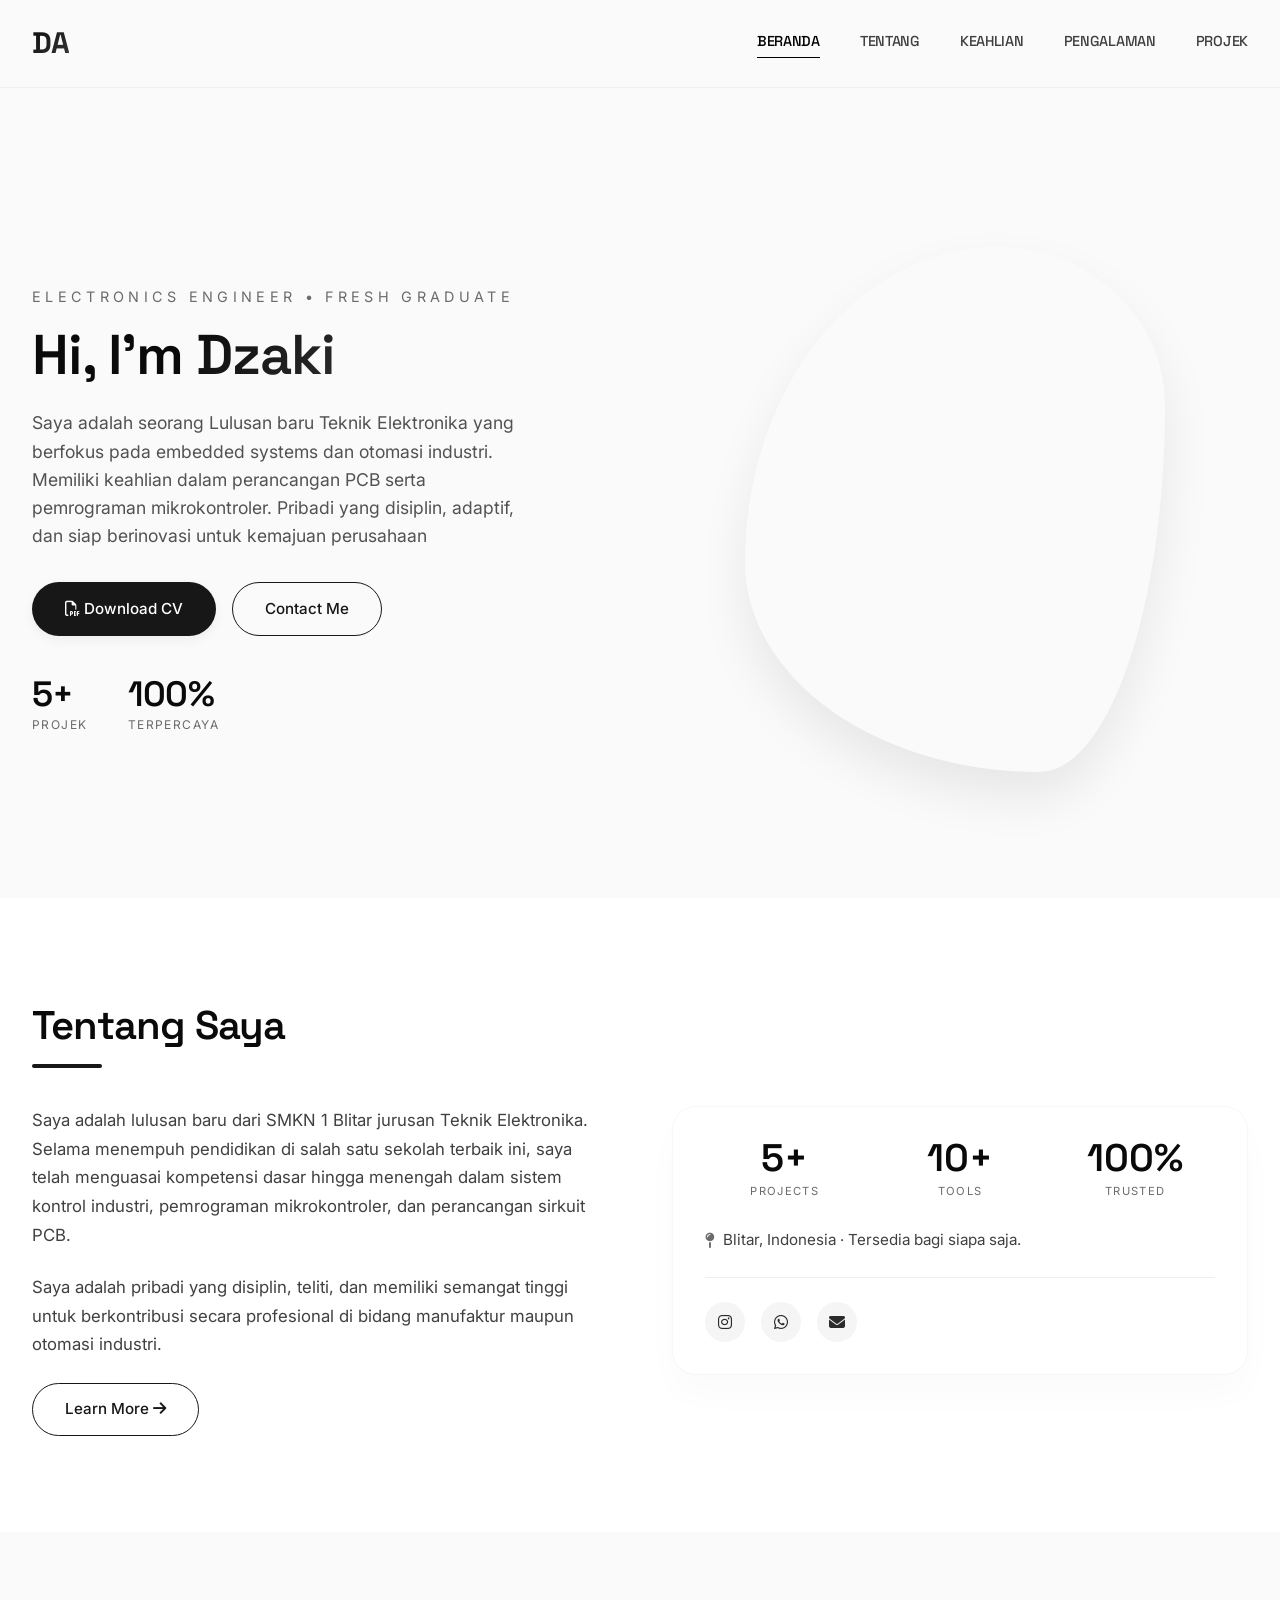
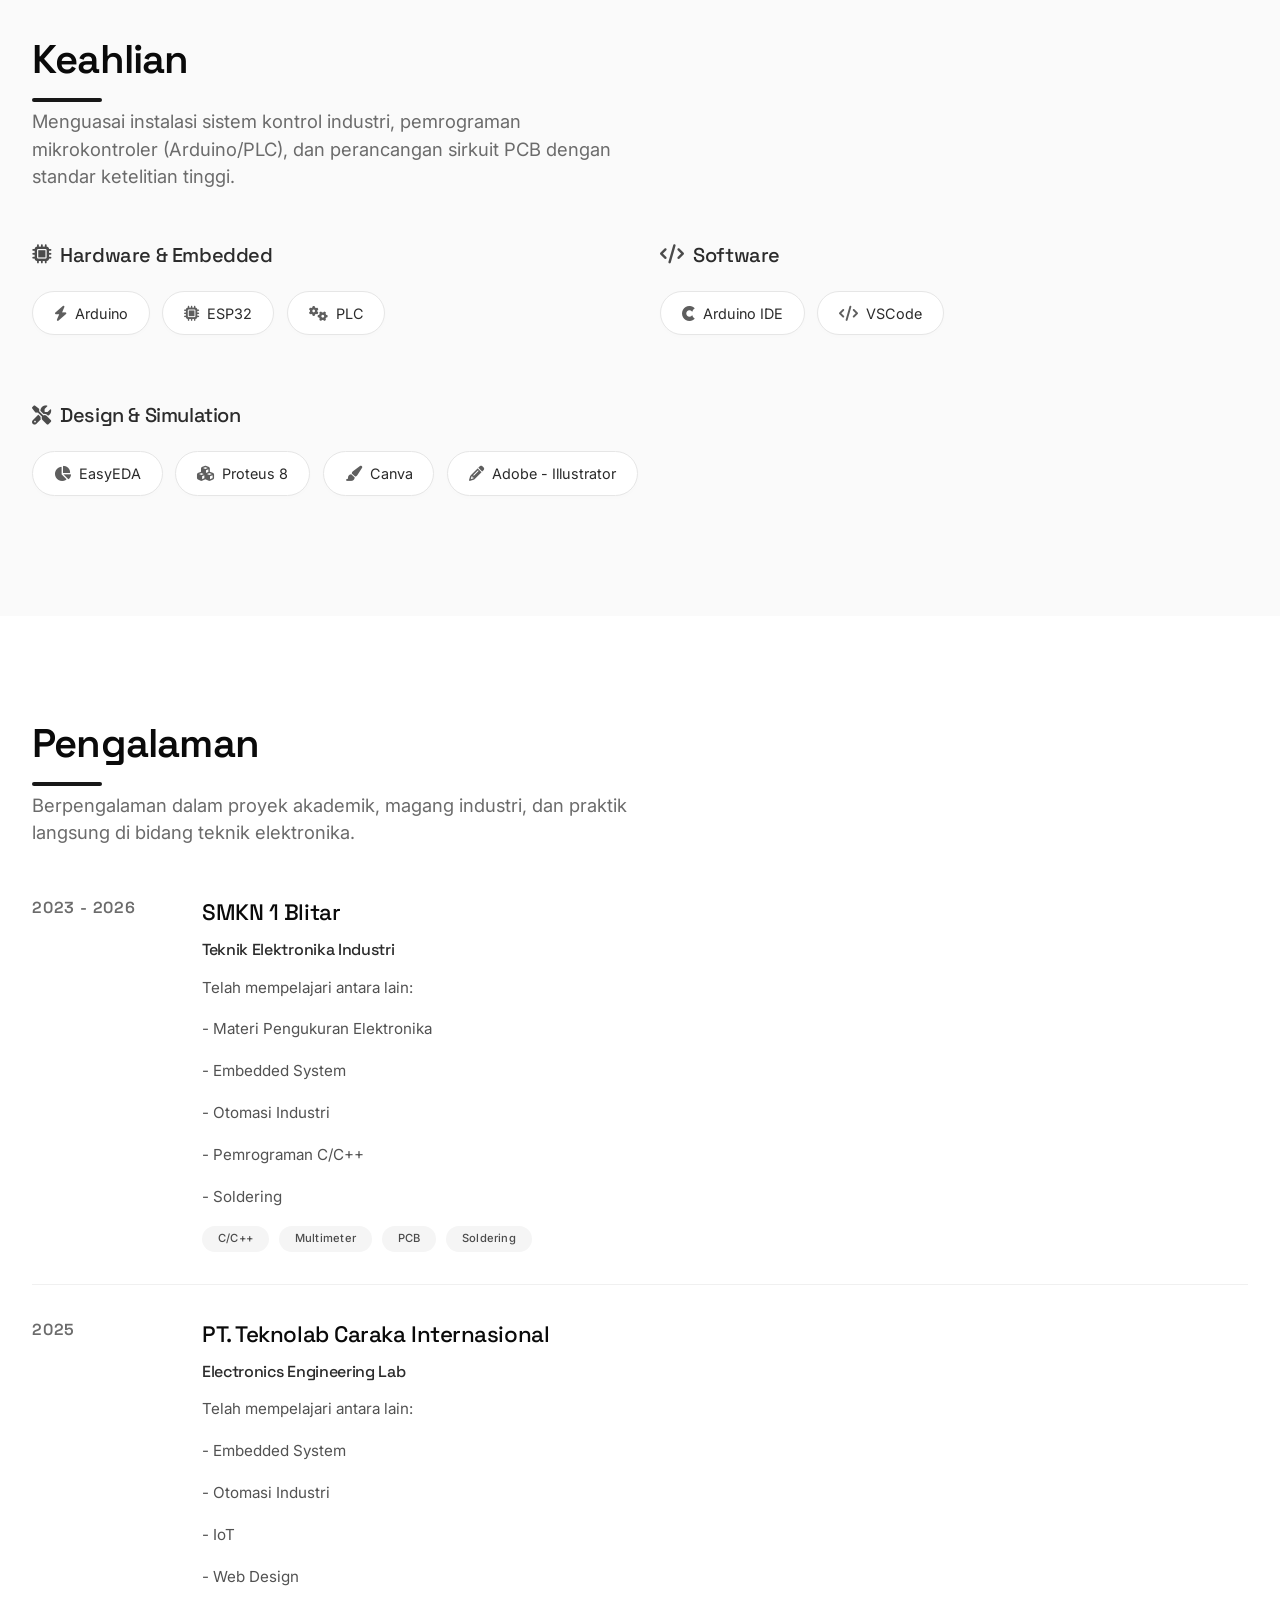
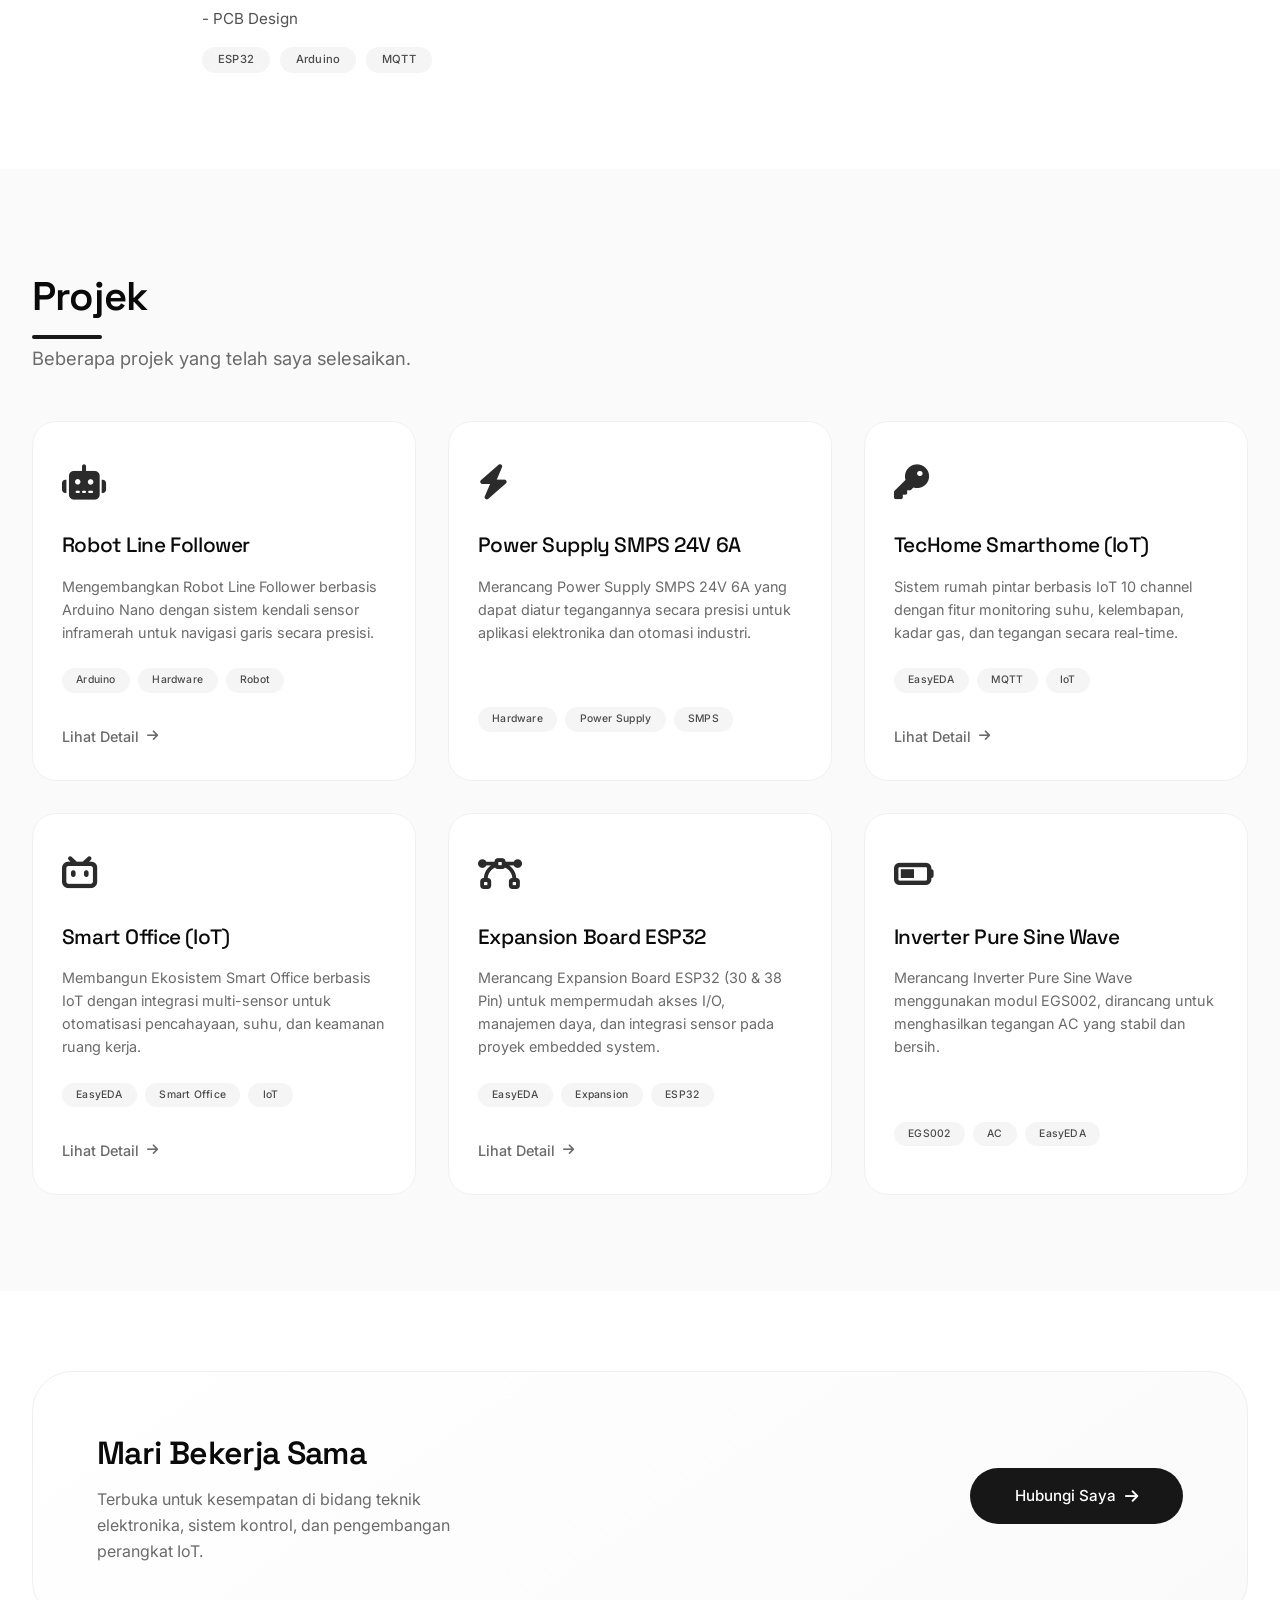
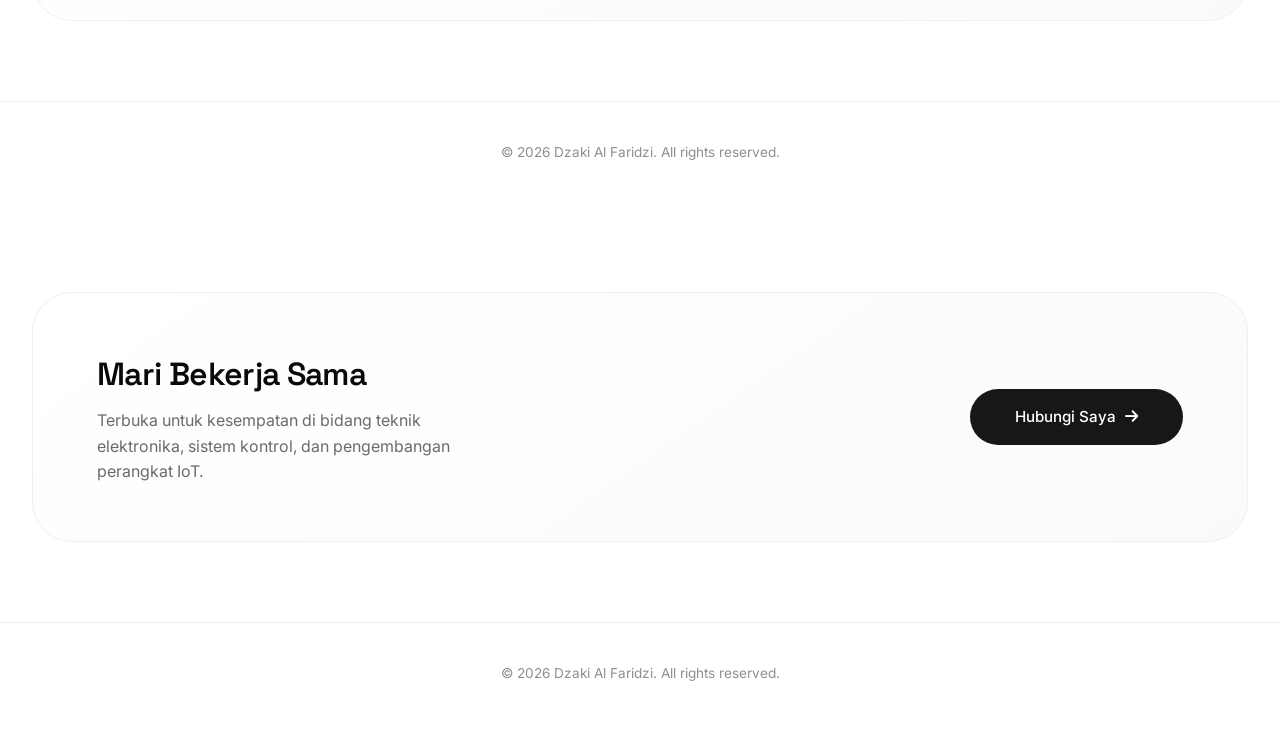
==== commit bb71b841: "Update index.html" ====
--- a/index.html
+++ b/index.html
@@ -79,7 +79,7 @@
               </div>
             </div>
             <div class="hero-visual">
-              <img src="assets/images/jaki2.png" alt="Dzaki Photo" class="hero-image" />
+              <img src="assets/images/jakii2.png" alt="Dzaki Photo" class="hero-image" />
             </div>
           </div>
         </div>
@@ -92,9 +92,9 @@
           <div class="about-grid">
             <div class="about-text">
               <p class="about-paragraph">
-                Saya adalah lulusan baru (Fresh Graduate) dari SMKN 1 Blitar
+                Saya adalah lulusan baru dari SMKN 1 Blitar
                 jurusan Teknik Elektronika. Selama menempuh pendidikan di salah
-                satu sekolah vokasi terbaik ini, saya telah menguasai kompetensi
+                satu sekolah terbaik ini, saya telah menguasai kompetensi
                 dasar hingga menengah dalam sistem kontrol industri, pemrograman
                 mikrokontroler, dan perancangan sirkuit PCB.
               </p>
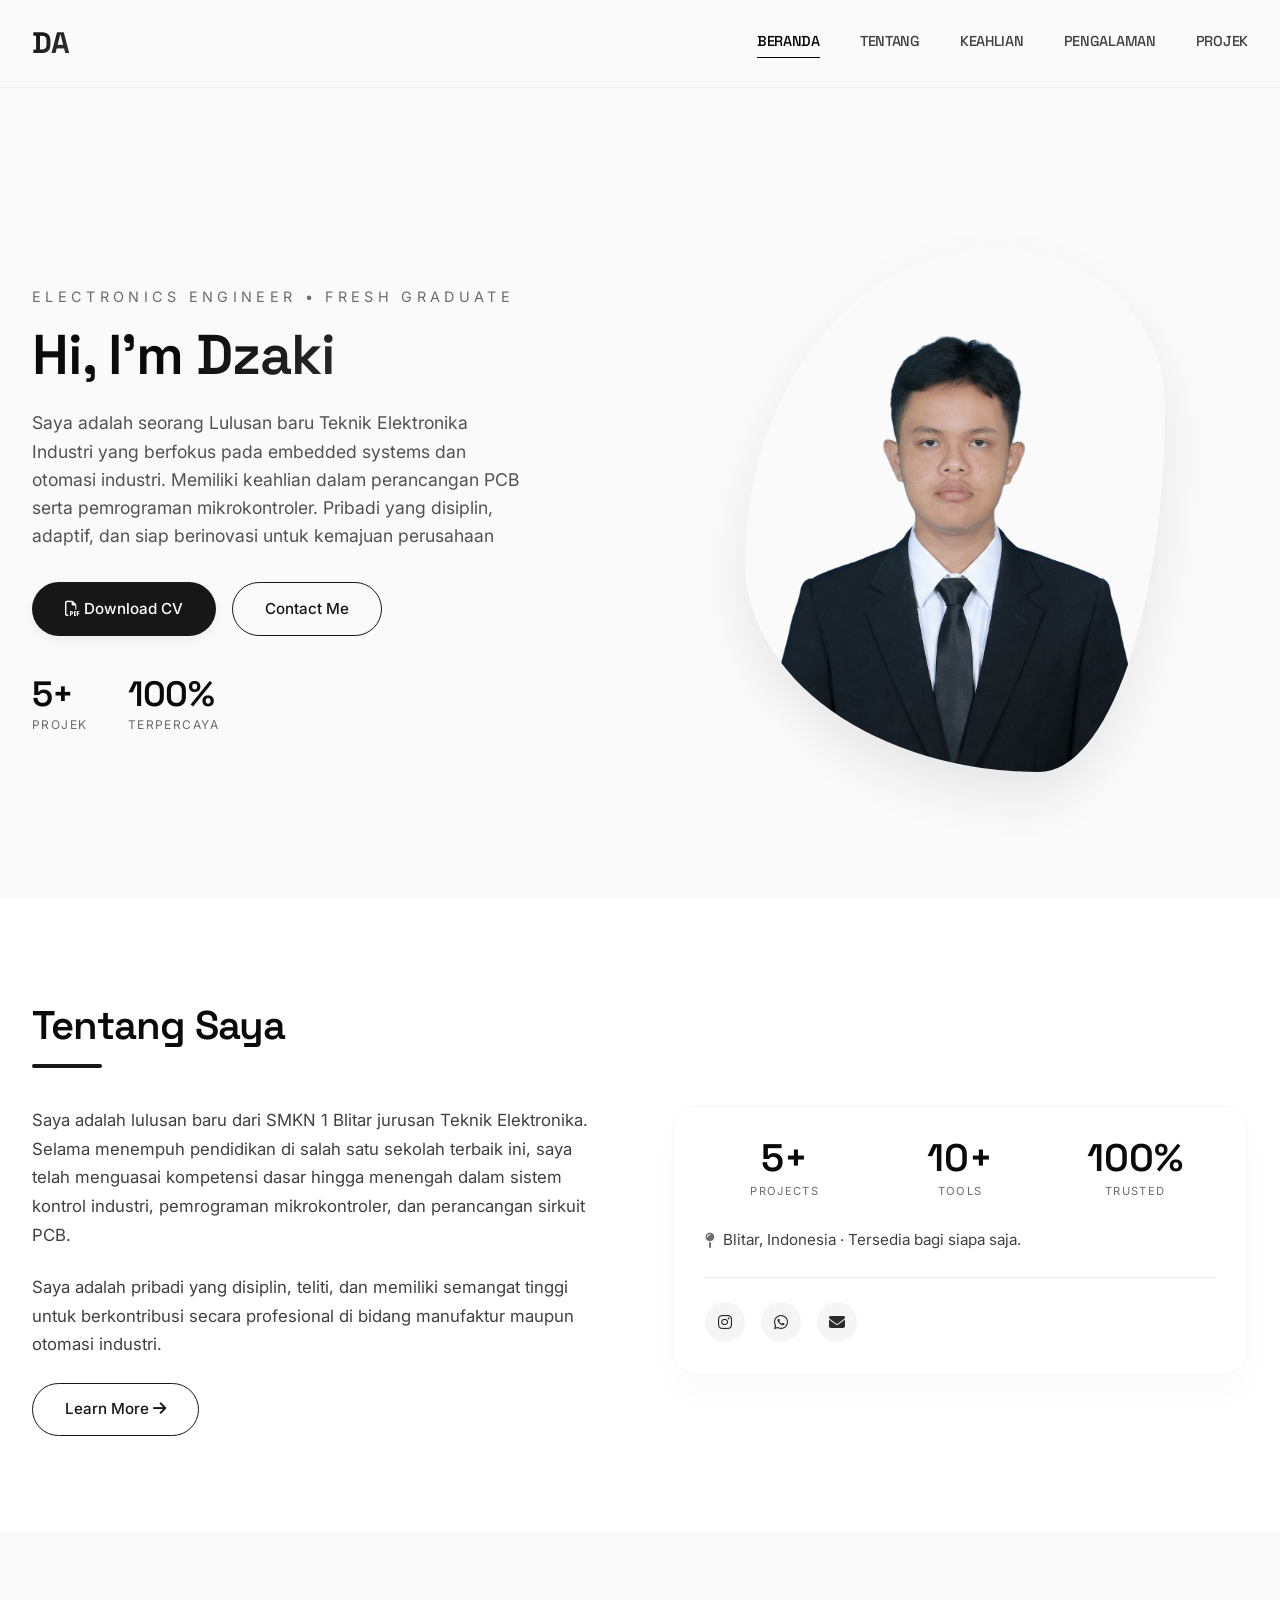
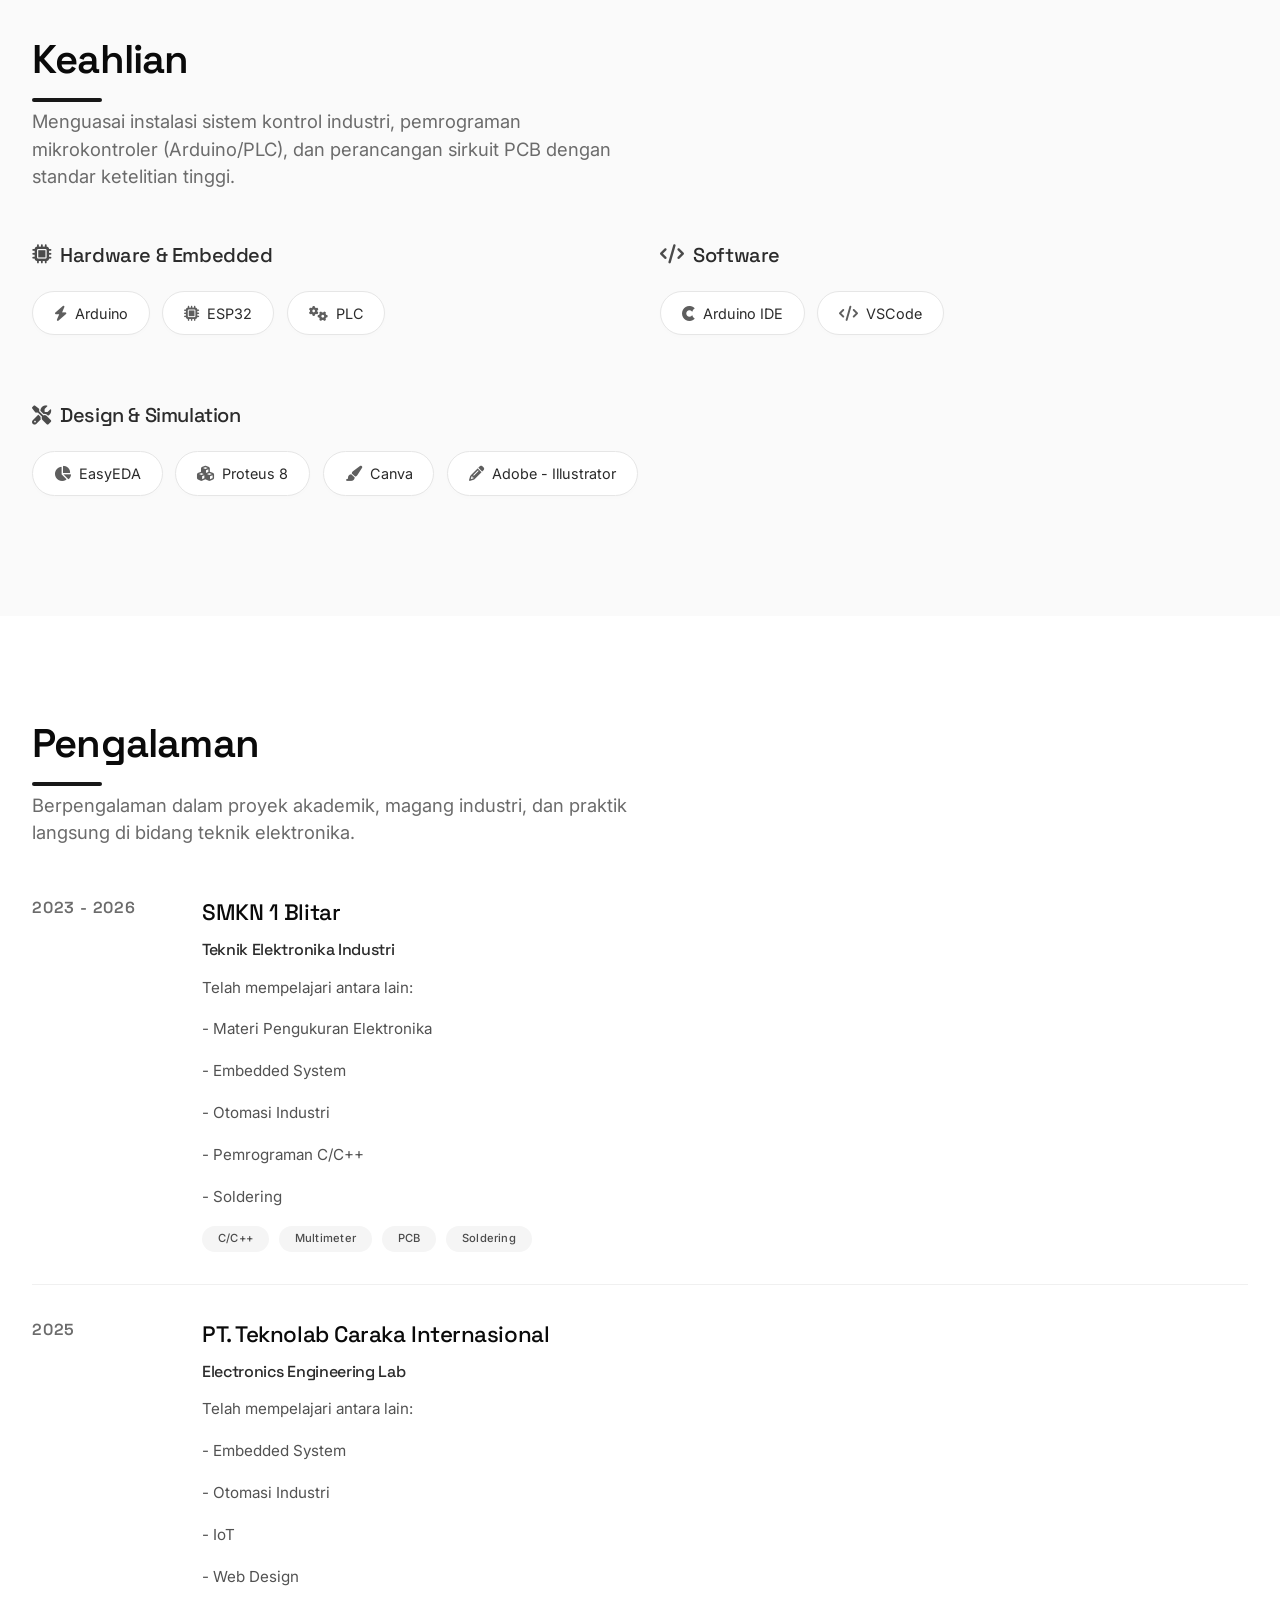
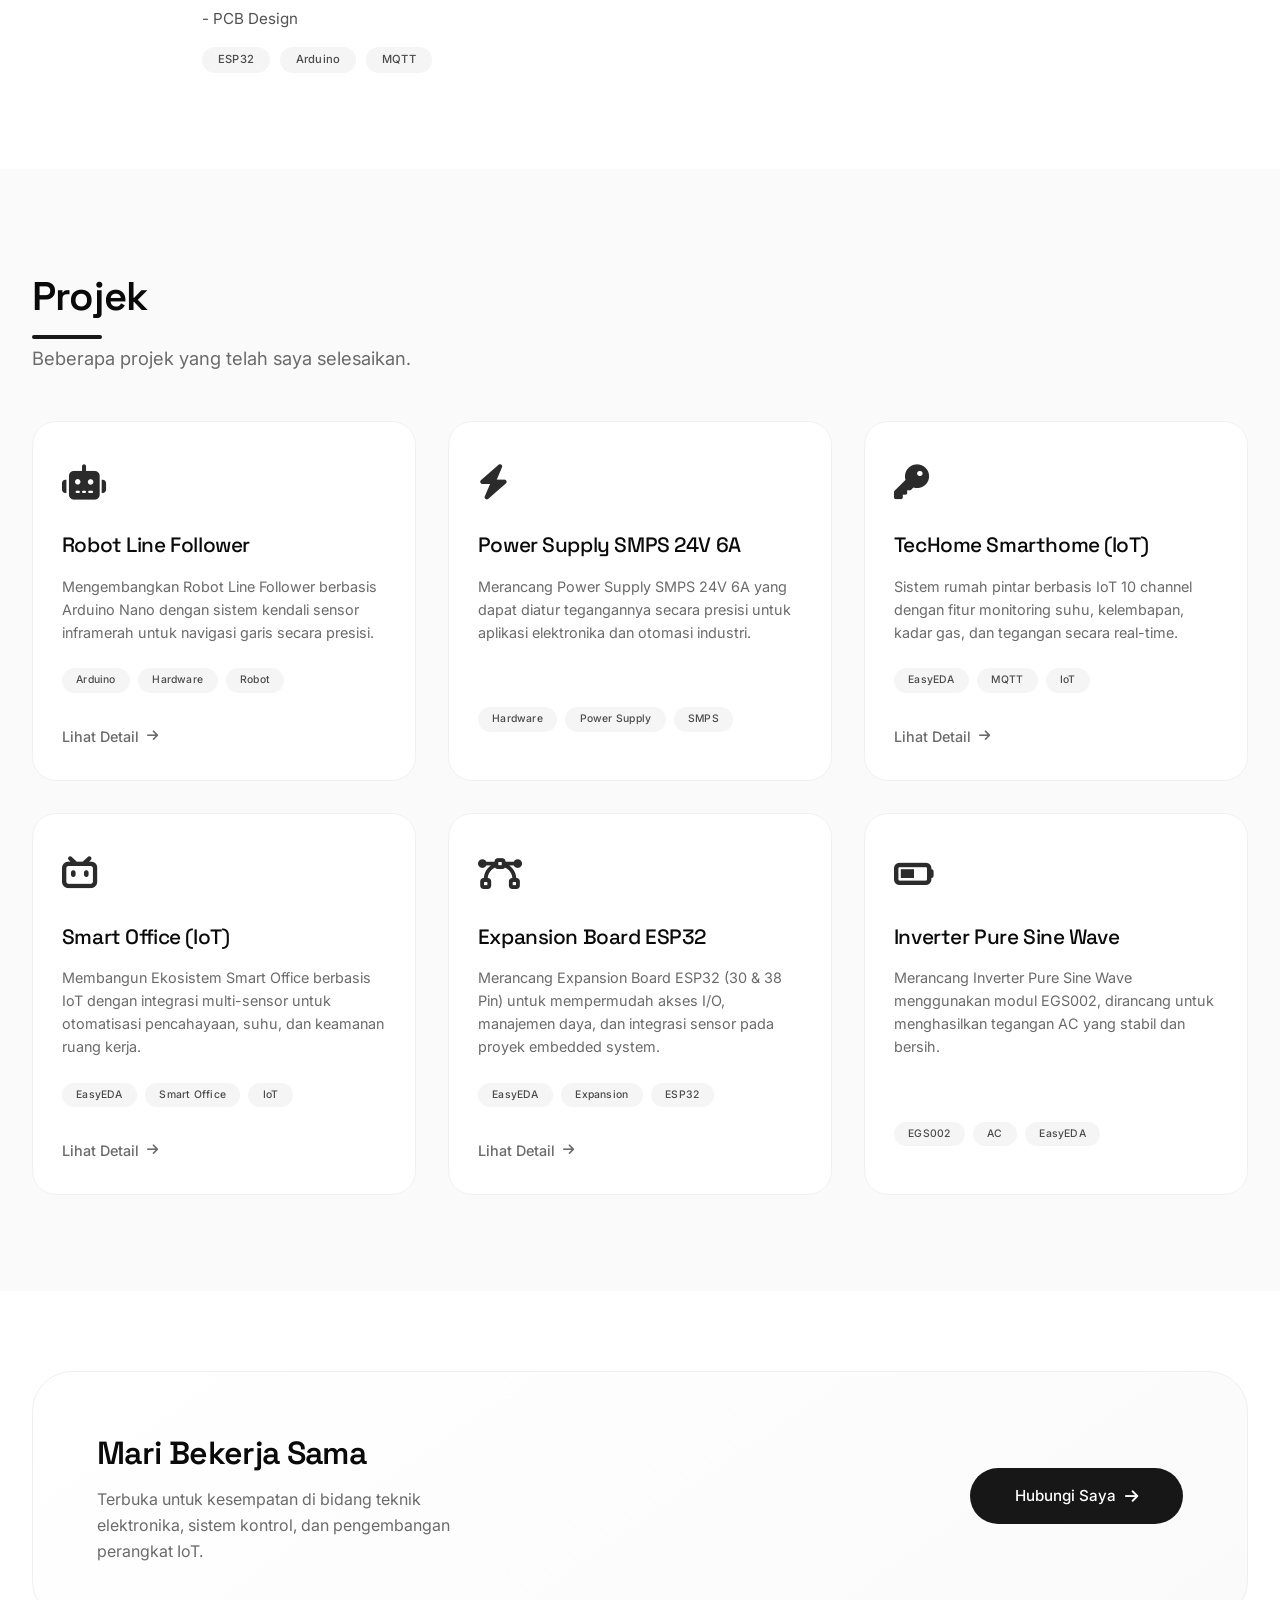
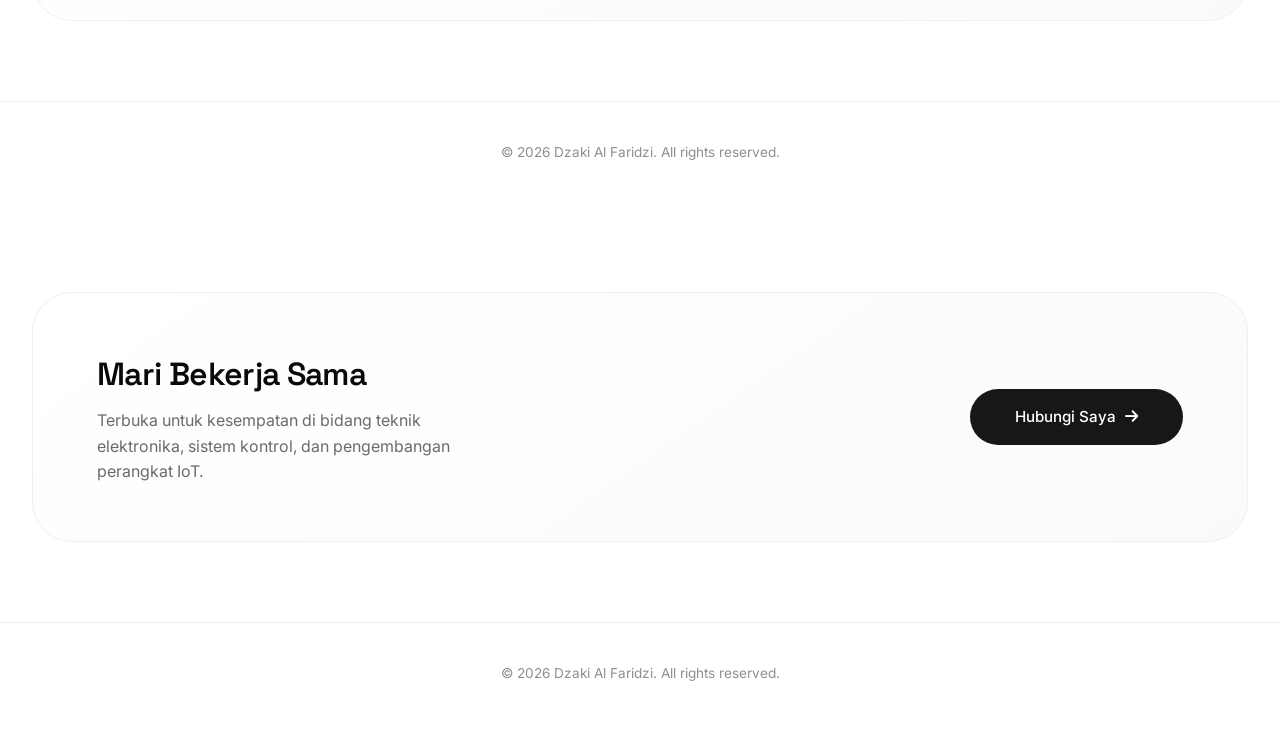
==== commit 0b15968d: "Update index.html" ====
--- a/index.html
+++ b/index.html
@@ -55,7 +55,7 @@
                 Hi, I'm <span class="highlight">Dzaki</span>
               </h1>
               <p class="hero-description">
-                Saya adalah seorang Lulusan baru Teknik Elektronika yang
+                Saya adalah seorang Lulusan baru Teknik Elektronika Industri yang
                 berfokus pada embedded systems dan otomasi industri. Memiliki
                 keahlian dalam perancangan PCB serta pemrograman mikrokontroler.
                 Pribadi yang disiplin, adaptif, dan siap berinovasi untuk
